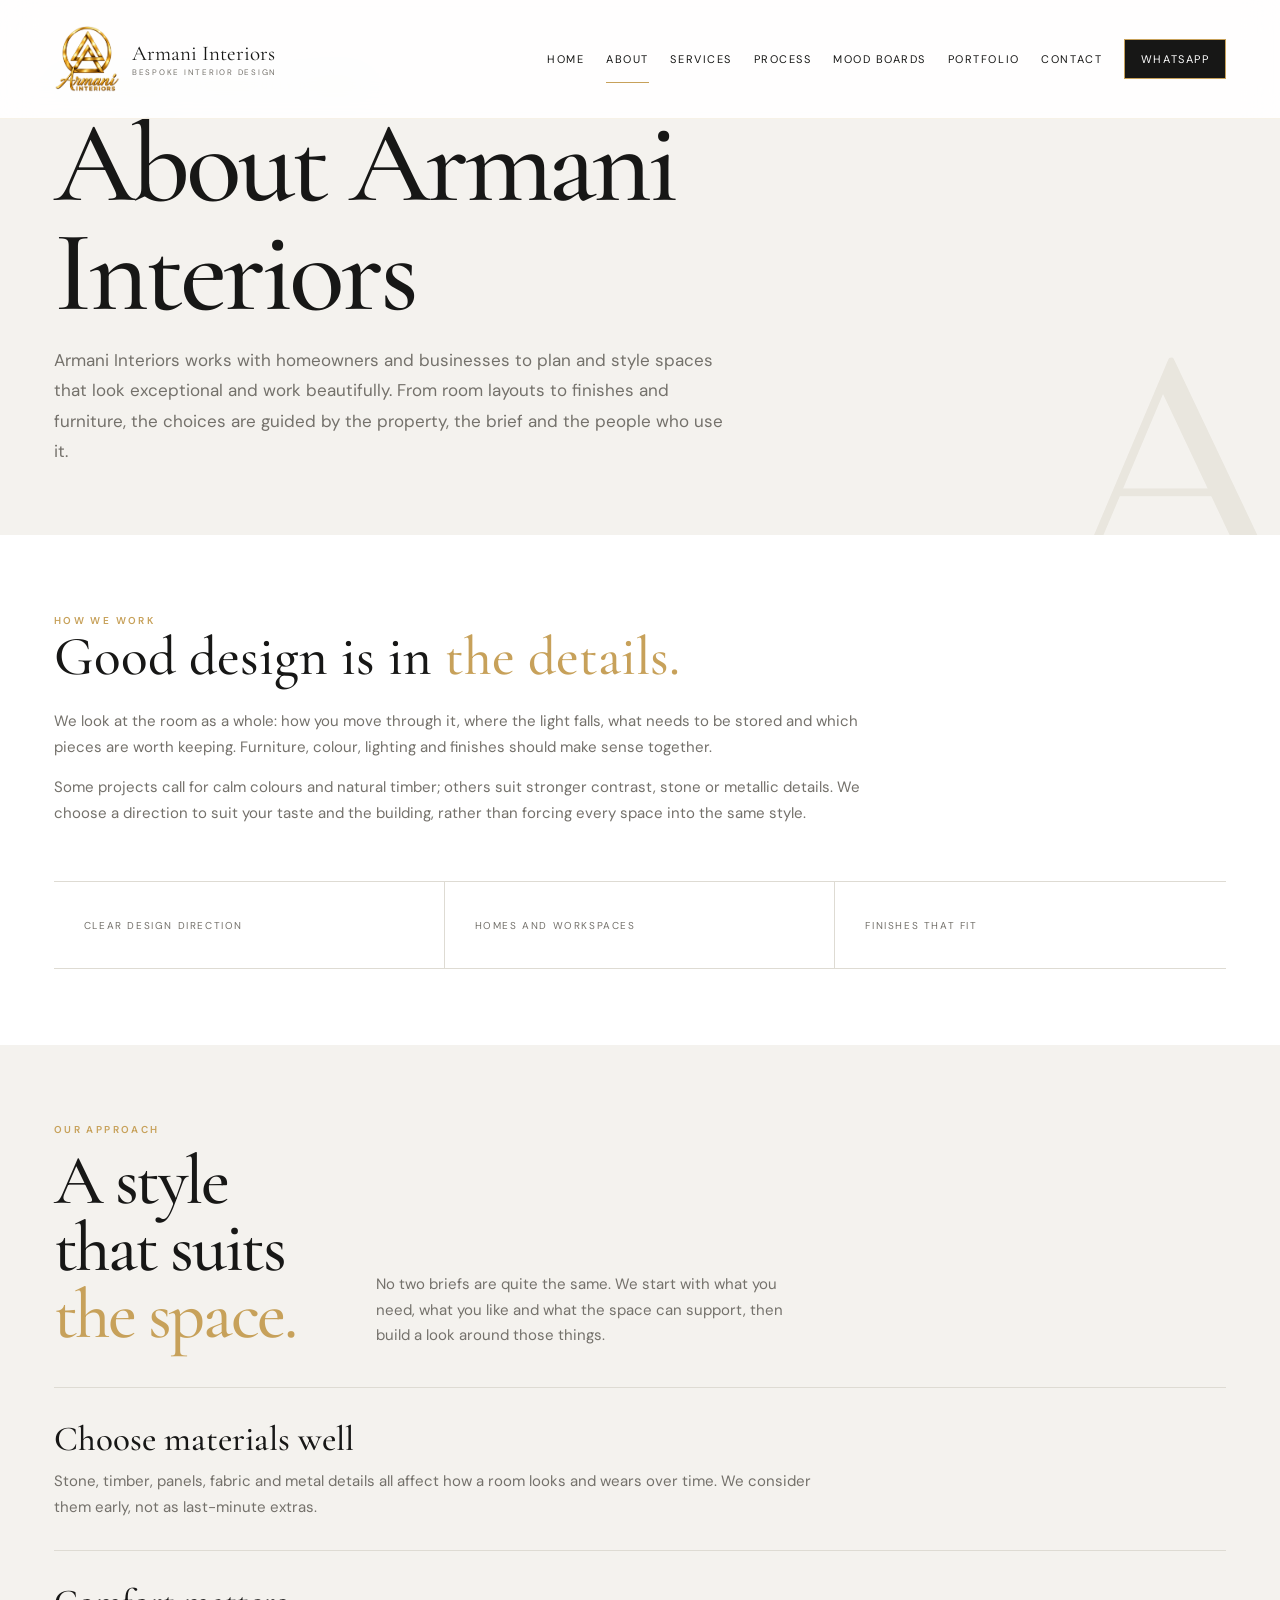
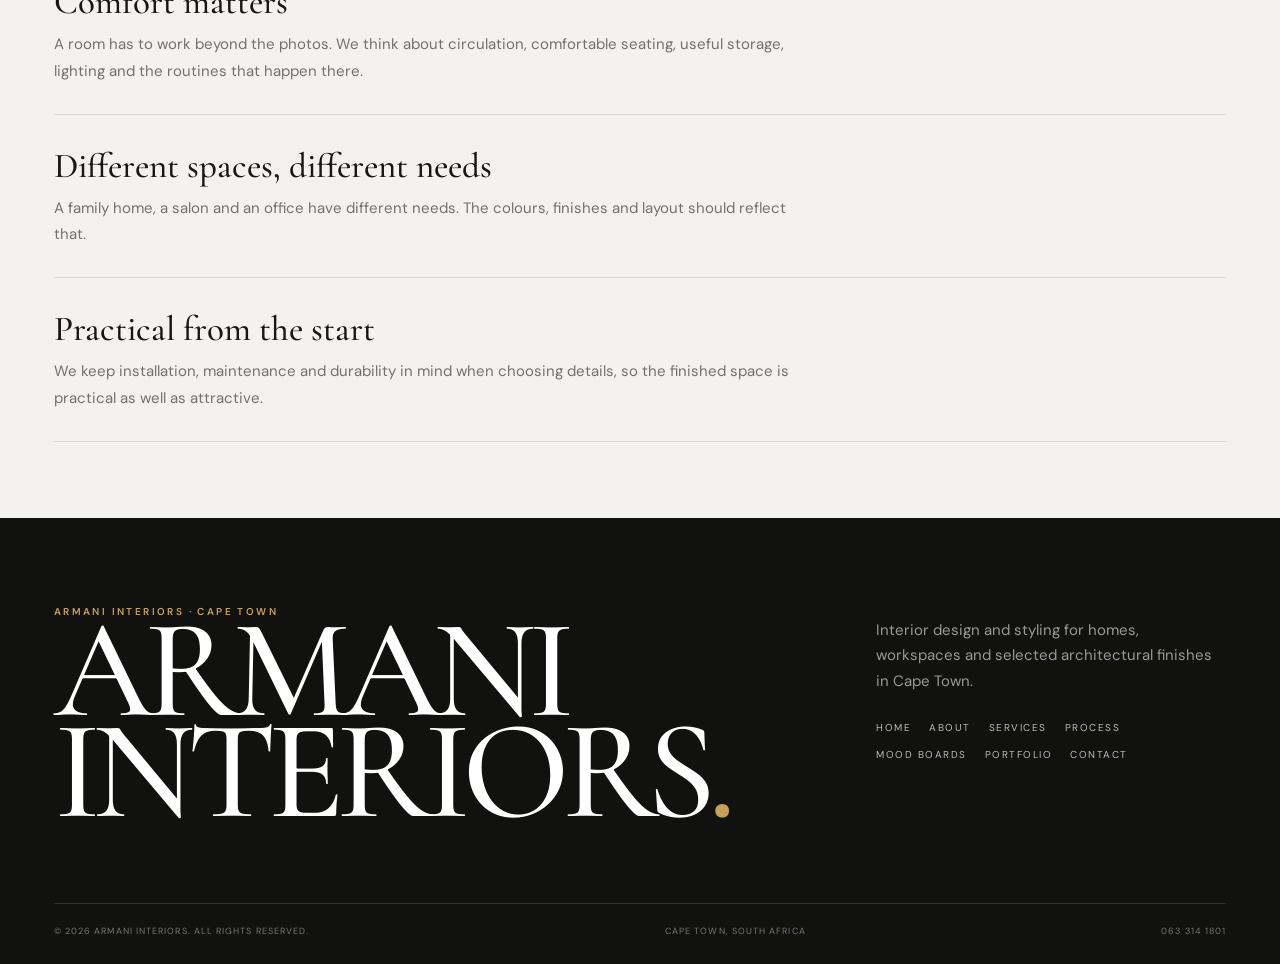
==== about.html @ ec84c80f "Add files via upload" ====
<!doctype html><html lang="en"><head><meta charset="utf-8"><meta name="viewport" content="width=device-width,initial-scale=1"><meta name="theme-color" content="#171716">
<link rel="stylesheet" href="styles.css"><link rel="icon" href="assets/armani-logo-gold.png">
<title>About | Armani Interiors</title><meta name="description" content="Meet Armani Interiors, premium residential and commercial interior design, considered finishes and tailored spaces."></head><body><header class="site-header"><div class="wrap nav"><a class="brand" href="index.html" aria-label="Armani Interiors home"><img src="assets/armani-logo-gold.png" alt="Armani Interiors logo"><span class="brand-text">Armani Interiors<small>Bespoke Interior Design</small></span></a><nav class="nav-links" aria-label="Primary navigation"><a class="" href="index.html">Home</a><a class="active" href="about.html">About</a><a class="" href="services.html">Services</a><a class="" href="process.html">Process</a><a class="" href="mood-boards.html">Mood Boards</a><a class="" href="portfolio.html">Portfolio</a><a class="" href="contact.html">Contact</a><a class="nav-cta" data-whatsapp target="_blank" rel="noopener">WhatsApp</a></nav><button class="menu-btn" aria-label="Open menu" aria-expanded="false"><span></span><span></span></button></div><nav class="mobile-menu" aria-label="Mobile navigation"><a href="index.html">Home</a><a href="about.html">About</a><a href="services.html">Services</a><a href="process.html">Process</a><a href="mood-boards.html">Mood Boards</a><a href="portfolio.html">Portfolio</a><a href="contact.html">Contact</a><a data-whatsapp target="_blank" rel="noopener">WhatsApp</a></nav></header><main><section class="page-hero"><div class="wrap"><div class="eyebrow">Interior Design · Thoughtfully Designed</div><h1 class="display">About Armani Interiors</h1><p>Armani Interiors works with homeowners and businesses to plan and style spaces that look exceptional and work beautifully. From room layouts to finishes and furniture, the choices are guided by the property, the brief and the people who use it.</p></div><div class="ghost">A</div></section><section class="section"><div class="wrap"><div class="rich-copy reveal"><div class="eyebrow">How we work</div><h2>Good design is in <span class="gold">the details.</span></h2><p>We look at the room as a whole: how you move through it, where the light falls, what needs to be stored and which pieces are worth keeping. Furniture, colour, lighting and finishes should make sense together.</p><p>Some projects call for calm colours and natural timber; others suit stronger contrast, stone or metallic details. We choose a direction to suit your taste and the building, rather than forcing every space into the same style.</p></div><div class="stats"><div class="stat reveal"><span>Clear design direction</span></div><div class="stat reveal delay-1"><span>Homes and workspaces</span></div><div class="stat reveal delay-2"><span>Finishes that fit</span></div></div></div></section><section class="section-sm" style="background:var(--soft)"><div class="wrap"><div class="section-head reveal"><div><div class="eyebrow">Our approach</div><h2 class="display">A style that suits <span class="gold">the space.</span></h2></div><p>No two briefs are quite the same. We start with what you need, what you like and what the space can support, then build a look around those things.</p></div><div class="detail-list"><div class="detail-row reveal"><div><h3>Choose materials well</h3><p>Stone, timber, panels, fabric and metal details all affect how a room looks and wears over time. We consider them early, not as last-minute extras.</p></div></div><div class="detail-row reveal delay-1"><div><h3>Comfort matters</h3><p>A room has to work beyond the photos. We think about circulation, comfortable seating, useful storage, lighting and the routines that happen there.</p></div></div><div class="detail-row reveal delay-2"><div><h3>Different spaces, different needs</h3><p>A family home, a salon and an office have different needs. The colours, finishes and layout should reflect that.</p></div></div><div class="detail-row reveal delay-3"><div><h3>Practical from the start</h3><p>We keep installation, maintenance and durability in mind when choosing details, so the finished space is practical as well as attractive.</p></div></div></div></div></section></main><footer class="footer"><div class="wrap"><div class="footer-top"><div><div class="eyebrow">Armani Interiors · Cape Town</div><h2>ARMANI INTERIORS<span>.</span></h2></div><div class="footer-copy"><p>Interior design and styling for homes, workspaces and selected architectural finishes in Cape Town.</p><div class="footer-links"><a href="index.html">Home</a><a href="about.html">About</a><a href="services.html">Services</a><a href="process.html">Process</a><a href="mood-boards.html">Mood Boards</a><a href="portfolio.html">Portfolio</a><a href="contact.html">Contact</a></div></div></div><div class="footer-bottom"><span>© 2026 Armani Interiors. All rights reserved.</span><span>Cape Town, South Africa</span><span>063 314 1801</span></div></div></footer><script src="script.js"></script></body></html>
---- styles.css ----
@import url('https://fonts.googleapis.com/css2?family=Cormorant+Garamond:wght@400;500;600;700&family=DM+Sans:wght@400;500;600&display=swap');
:root{--gold:#c7a15a;--gold2:#e1c07b;--ink:#171716;--gray:#74716b;--soft:#f4f2ee;--line:#dedbd3;--white:#fff;--serif:'Cormorant Garamond',Georgia,serif;--sans:'DM Sans',Arial,sans-serif;--max:1320px}
*{box-sizing:border-box}html{scroll-behavior:smooth}body{margin:0;background:var(--white);color:var(--ink);font-family:var(--sans);font-size:15px;line-height:1.7}body:before{content:'';position:fixed;inset:0;pointer-events:none;z-index:9999;opacity:0;background:#fff;transition:opacity .45s}body.page-leave:before{opacity:1}img{max-width:100%;display:block}a{color:inherit;text-decoration:none}button,input,select,textarea{font:inherit}.wrap{width:min(calc(100% - 64px),var(--max));margin:auto}.eyebrow{font-size:10px;letter-spacing:.24em;text-transform:uppercase;color:var(--gold);font-weight:600}.display{font-family:var(--serif);font-weight:500;letter-spacing:-.035em;line-height:.95}.gold{color:var(--gold)}
.site-header{position:fixed;z-index:1000;top:0;left:0;right:0;padding:18px 0;background:rgba(255,255,255,.92);backdrop-filter:blur(18px);border-bottom:1px solid rgba(199,161,90,.14);transition:.35s}.site-header.scrolled{padding:10px 0;box-shadow:0 8px 30px rgba(0,0,0,.05)}.nav{display:flex;align-items:center;justify-content:space-between;gap:28px}.brand{display:flex;align-items:center;gap:12px}.brand img{width:66px;height:66px;object-fit:contain;flex-shrink:0}.brand-text{font-family:var(--serif);font-size:21px;line-height:1}.brand-text small{display:block;font-family:var(--sans);font-size:8px;letter-spacing:.22em;text-transform:uppercase;color:var(--gray);margin-top:4px}.nav-links{display:flex;gap:28px;align-items:center}.nav-links a{font-size:11px;text-transform:uppercase;letter-spacing:.14em;position:relative;padding:8px 0}.nav-links a:after{content:'';position:absolute;bottom:1px;left:0;width:0;height:1px;background:var(--gold);transition:.3s}.nav-links a:hover:after,.nav-links a.active:after{width:100%}.nav-cta{border:1px solid var(--gold);padding:10px 16px!important;background:var(--ink);color:#fff}.nav-cta:after{display:none!important}.menu-btn{display:none;background:none;border:0;width:42px;height:42px;position:relative}.menu-btn span{position:absolute;left:10px;width:22px;height:1px;background:var(--ink);transition:.3s}.menu-btn span:first-child{top:16px}.menu-btn span:last-child{top:25px}.mobile-menu{display:none}
.hero{min-height:82vh;position:relative;display:grid;align-items:end;overflow:hidden;padding:170px 0 78px;background:#222}.hero-media{position:absolute;inset:0}.hero-media img{width:100%;height:100%;object-fit:cover;filter:saturate(.82)}.hero:after{content:'';position:absolute;inset:0;background:linear-gradient(90deg,rgba(8,8,8,.76),rgba(8,8,8,.25) 58%,rgba(8,8,8,.25))}.hero-content{position:relative;z-index:2;color:white;max-width:780px}.hero h1{font-size:clamp(62px,9vw,138px);margin:15px 0 24px}.hero p{font-size:17px;max-width:570px;color:rgba(255,255,255,.82)}.hero-actions{display:flex;gap:12px;flex-wrap:wrap;margin-top:30px}.btn{display:inline-flex;align-items:center;justify-content:center;gap:10px;padding:13px 20px;border:1px solid var(--gold);font-size:10px;letter-spacing:.15em;text-transform:uppercase;transition:.3s;cursor:pointer}.btn.gold-btn{background:var(--gold);color:#171716}.btn.ghost{background:transparent;color:#fff;border-color:rgba(255,255,255,.45)}.btn:hover{transform:translateY(-2px);box-shadow:0 12px 24px rgba(0,0,0,.14)}.btn.gold-btn:hover{background:var(--gold2)}.hero-meta{position:absolute;z-index:3;right:32px;bottom:40px;color:#fff;writing-mode:vertical-rl;letter-spacing:.2em;text-transform:uppercase;font-size:9px;opacity:.75}
.section{padding:110px 0}.section-sm{padding:76px 0}.section-head{display:flex;justify-content:space-between;gap:40px;align-items:end;margin-bottom:46px}.section-head h2{font-size:clamp(44px,5.5vw,78px);margin:10px 0 0}.section-head p{max-width:470px;color:var(--gray);margin:0}.intro{display:grid;grid-template-columns:1.05fr .95fr;gap:80px;align-items:center}.intro h2{font-size:clamp(50px,6vw,86px);margin:14px 0 24px}.intro p{color:var(--gray);max-width:620px}.line{width:90px;height:1px;background:var(--gold);margin:24px 0}.image-frame{position:relative;overflow:hidden;background:#ddd}.image-frame:before{content:'';position:absolute;inset:0;border:1px solid rgba(255,255,255,.3);z-index:2;pointer-events:none}.image-frame img{width:100%;height:100%;object-fit:cover;transition:transform .8s cubic-bezier(.2,.7,.2,1)}.image-frame:hover img{transform:scale(1.035)}
.services-grid{display:grid;grid-template-columns:repeat(2,1fr);gap:1px;background:var(--line);border-top:1px solid var(--line);border-left:1px solid var(--line)}.service-card{background:#fff;min-height:330px;padding:34px;display:flex;flex-direction:column;justify-content:space-between;transition:.35s}.service-card:hover{background:#f9f7f2}.service-no{font-size:11px;color:var(--gold);letter-spacing:.2em}.service-card h3{font-family:var(--serif);font-size:39px;font-weight:500;margin:35px 0 10px}.service-card p{color:var(--gray);max-width:500px}.arrow{font-size:19px;color:var(--gold)}
.editorial{display:grid;grid-template-columns:1.2fr .8fr;gap:20px;align-items:stretch}.editorial .large{min-height:650px}.editorial .stack{display:grid;grid-template-rows:1fr 1fr;gap:20px}.editorial .small{min-height:315px}.caption{padding:15px 0;display:flex;justify-content:space-between;gap:20px;border-bottom:1px solid var(--line)}.caption span{font-size:10px;letter-spacing:.18em;text-transform:uppercase;color:var(--gray)}
.process{background:var(--ink);color:#fff}.process .section-head p{color:#aaa}.process-grid{display:grid;grid-template-columns:repeat(3,1fr);border-top:1px solid rgba(255,255,255,.18)}.process-item{padding:34px 28px 30px;border-right:1px solid rgba(255,255,255,.18)}.process-item:last-child{border-right:0}.process-item .num{font-family:var(--serif);font-size:48px;color:var(--gold)}.process-item h3{font-family:var(--serif);font-size:32px;font-weight:500;margin:10px 0}.process-item p{color:#aaa}
.mini-board{display:grid;grid-template-columns:1.1fr .9fr;gap:20px;align-items:center}.mini-board .board-visual{background:#ece9e1;padding:20px;display:grid;grid-template-columns:1.25fr .75fr;gap:10px}.mini-board .board-visual img{height:240px;object-fit:cover}.swatches{display:grid;grid-template-columns:repeat(3,1fr);gap:6px}.swatch{min-height:100px;padding:9px;display:flex;align-items:end;font-size:8px;letter-spacing:.12em;text-transform:uppercase;color:#fff}.cta-band{background:var(--soft);text-align:center;padding:100px 20px}.cta-band h2{font-size:clamp(52px,7vw,100px);margin:12px auto 25px;max-width:900px}.cta-band p{max-width:560px;margin:0 auto 30px;color:var(--gray)}
.page-hero{padding:190px 0 80px;background:var(--soft);position:relative;overflow:hidden}.page-hero .ghost{position:absolute;right:-30px;bottom:-80px;font-family:var(--serif);font-size:30vw;color:#e9e6de;line-height:.7;pointer-events:none}.page-hero h1{font-size:clamp(65px,9vw,130px);margin:15px 0}.page-hero p{max-width:610px;color:var(--gray);font-size:17px;position:relative;z-index:1}.page-hero-image{height:50vh;min-height:380px;margin-top:55px;position:relative;overflow:hidden}.page-hero-image img{width:100%;height:100%;object-fit:cover}
.rich-copy{max-width:820px}.rich-copy h2{font-family:var(--serif);font-size:55px;font-weight:500;line-height:1;margin:0 0 25px}.rich-copy p{color:var(--gray)}.stats{display:grid;grid-template-columns:repeat(3,1fr);border-top:1px solid var(--line);border-bottom:1px solid var(--line);margin-top:55px}.stat{padding:30px;border-right:1px solid var(--line)}.stat:last-child{border-right:0}.stat strong{font-family:var(--serif);font-size:48px;color:var(--gold);font-weight:500;display:block}.stat span{font-size:10px;text-transform:uppercase;letter-spacing:.16em;color:var(--gray)}
.detail-list{display:grid;grid-template-columns:1fr 1fr;gap:0;border-top:1px solid var(--line)}.detail-row{padding:28px 0;border-bottom:1px solid var(--line);display:grid;grid-template-columns:80px 1fr;gap:18px}.detail-row .no{color:var(--gold);font-size:10px;letter-spacing:.15em}.detail-row h3{font-family:var(--serif);font-size:35px;font-weight:500;margin:0 0 5px}.detail-row p{color:var(--gray);margin:0;max-width:520px}
.filters{display:flex;gap:8px;flex-wrap:wrap;margin-bottom:35px}.filter{border:1px solid var(--line);background:#fff;padding:10px 14px;font-size:9px;letter-spacing:.16em;text-transform:uppercase;cursor:pointer;transition:.25s}.filter.active,.filter:hover{border-color:var(--gold);background:var(--ink);color:#fff}.portfolio-grid{display:grid;grid-template-columns:repeat(12,1fr);gap:16px}.portfolio-card{grid-column:span 4;position:relative;overflow:hidden;cursor:pointer}.portfolio-card:nth-child(3n+1){grid-column:span 7}.portfolio-card:nth-child(3n+2){grid-column:span 5}.portfolio-card:nth-child(5n){grid-column:span 6}.portfolio-card .image-frame{height:440px}.portfolio-card:nth-child(3n+1) .image-frame{height:610px}.portfolio-card:nth-child(5n) .image-frame{height:520px}.portfolio-card img{filter:saturate(.9)}.portfolio-overlay{position:absolute;inset:auto 0 0;padding:26px;color:#fff;background:linear-gradient(transparent,rgba(0,0,0,.8));transform:translateY(25px);transition:.35s}.portfolio-card:hover .portfolio-overlay{transform:translateY(0)}.portfolio-overlay small{font-size:9px;letter-spacing:.15em;text-transform:uppercase;color:var(--gold2)}.portfolio-overlay h3{font-family:var(--serif);font-size:33px;font-weight:500;margin:3px 0}.portfolio-card.hidden{display:none}
.boards-intro{display:grid;grid-template-columns:.8fr 1.2fr;gap:80px;align-items:end}.boards-intro h2{font-family:var(--serif);font-size:70px;font-weight:500;line-height:.95;margin:0}.boards-intro p{color:var(--gray);max-width:620px}.boards-grid{display:grid;grid-template-columns:repeat(3,1fr);gap:20px}.board-card{background:#f0eee8;border:1px solid #e2dfd7;padding:14px;cursor:pointer;transition:.35s}.board-card:hover{transform:translateY(-5px);box-shadow:0 22px 50px rgba(0,0,0,.08)}.board-art{height:330px;display:grid;grid-template-columns:1.1fr .9fr;grid-template-rows:1fr .65fr;gap:7px;position:relative;overflow:hidden;background:#ddd}.board-art img{width:100%;height:100%;object-fit:cover}.board-art .a{grid-row:span 2}.board-art .b{height:100%}.board-art .swatch-stack{display:grid;grid-template-columns:repeat(3,1fr);gap:5px}.board-meta{padding:18px 3px 5px}.board-meta .eyebrow{font-size:8px}.board-meta h3{font-family:var(--serif);font-size:29px;font-weight:500;margin:5px 0}.board-meta p{font-size:12px;color:var(--gray);margin:0}.board-palette{display:flex;gap:5px;margin-top:13px}.board-palette span{width:24px;height:24px;border-radius:50%;border:1px solid rgba(0,0,0,.1)}
.modal{position:fixed;inset:0;z-index:2000;background:rgba(12,12,11,.88);display:none;align-items:center;justify-content:center;padding:30px}.modal.open{display:flex}.modal-panel{background:#f4f2ec;max-width:1100px;width:100%;max-height:90vh;overflow:auto;position:relative;padding:24px}.modal-close{position:absolute;right:18px;top:16px;border:0;background:var(--ink);color:#fff;width:38px;height:38px;cursor:pointer;z-index:2}.modal-board{display:grid;grid-template-columns:1.15fr .85fr;gap:20px}.modal-board .visual{display:grid;grid-template-columns:1.1fr .9fr;gap:8px;background:#e8e5dc;padding:15px}.modal-board .visual img{height:100%;min-height:420px;object-fit:cover}.modal-board .side{display:grid;grid-template-rows:auto 1fr;gap:20px}.material-list{display:grid;grid-template-columns:1fr 1fr;gap:8px}.material{padding:13px;background:#fff;border:1px solid #e2dfd7}.material strong{font-family:var(--serif);font-size:22px;font-weight:500;display:block}.material span{font-size:9px;color:var(--gray);text-transform:uppercase;letter-spacing:.1em}.modal h2{font-family:var(--serif);font-size:50px;font-weight:500;margin:0 0 10px}.modal p{color:var(--gray)}
.contact-grid{display:grid;grid-template-columns:.8fr 1.2fr;gap:90px}.contact-info h2{font-family:var(--serif);font-size:70px;font-weight:500;line-height:.9;margin:12px 0 30px}.contact-info p{color:var(--gray);max-width:470px}.contact-link{display:flex;gap:15px;align-items:center;padding:18px 0;border-bottom:1px solid var(--line)}.contact-link .icon{width:38px;height:38px;border:1px solid var(--gold);display:grid;place-items:center;color:var(--gold)}.contact-link span{font-size:11px;text-transform:uppercase;letter-spacing:.14em}.form{display:grid;grid-template-columns:1fr 1fr;gap:22px}.field{position:relative}.field.full{grid-column:1/-1}.field label{display:block;font-size:9px;text-transform:uppercase;letter-spacing:.14em;color:var(--gray);margin-bottom:8px}.field input,.field select,.field textarea{width:100%;border:0;border-bottom:1px solid #cfcac0;padding:12px 0;background:transparent;outline:0;border-radius:0}.field input:focus,.field select:focus,.field textarea:focus{border-color:var(--gold)}.field textarea{min-height:130px;resize:vertical}.form-status{grid-column:1/-1;font-size:12px;color:var(--gray);min-height:20px}.form .btn{justify-self:start}
.footer{background:#11110f;color:#fff;padding:85px 0 25px;overflow:hidden}.footer-top{display:flex;justify-content:space-between;gap:40px}.footer h2{font-family:var(--serif);font-size:clamp(60px,11vw,170px);font-weight:500;line-height:.72;letter-spacing:-.06em;margin:0;color:#fff}.footer h2 span{color:var(--gold)}.footer-copy{max-width:350px;color:#999}.footer-links{display:grid;grid-template-columns:repeat(2,1fr);gap:8px 45px;margin-top:25px}.footer-links a{font-size:10px;text-transform:uppercase;letter-spacing:.15em;color:#bbb}.footer-links a:hover{color:var(--gold)}.footer-bottom{margin-top:80px;border-top:1px solid #30302c;padding-top:20px;display:flex;justify-content:space-between;gap:20px;color:#777;font-size:9px;text-transform:uppercase;letter-spacing:.12em}
.reveal{opacity:0;transform:translateY(24px);transition:opacity .7s ease,transform .7s ease}.reveal.in{opacity:1;transform:none}.reveal.delay-1{transition-delay:.08s}.reveal.delay-2{transition-delay:.16s}.reveal.delay-3{transition-delay:.24s}
@media(max-width:900px){.wrap{width:min(calc(100% - 38px),var(--max))}.nav-links,.nav .nav-cta{display:none}.menu-btn{display:block}.mobile-menu{position:absolute;top:100%;left:0;right:0;background:#fff;border-bottom:1px solid var(--line);padding:12px 19px 20px;display:none}.mobile-menu.open{display:block}.mobile-menu a{display:block;padding:12px 0;border-bottom:1px solid #eee;font-size:11px;letter-spacing:.15em;text-transform:uppercase}.intro,.contact-grid,.boards-intro{grid-template-columns:1fr;gap:45px}.editorial{grid-template-columns:1fr}.editorial .large,.editorial .small{min-height:430px}.process-grid{grid-template-columns:1fr}.process-item{border-right:0;border-bottom:1px solid rgba(255,255,255,.18)}.services-grid{grid-template-columns:1fr}.boards-grid{grid-template-columns:1fr 1fr}.portfolio-grid{grid-template-columns:1fr 1fr}.portfolio-card,.portfolio-card:nth-child(3n+1),.portfolio-card:nth-child(3n+2),.portfolio-card:nth-child(5n){grid-column:span 1}.portfolio-card .image-frame,.portfolio-card:nth-child(3n+1) .image-frame,.portfolio-card:nth-child(5n) .image-frame{height:390px}.detail-list{grid-template-columns:1fr}.modal-board{grid-template-columns:1fr}.modal-board .visual img{min-height:300px}.hero{min-height:76vh;padding-bottom:55px}.hero h1{font-size:70px}.stats{grid-template-columns:1fr}.stat{border-right:0;border-bottom:1px solid var(--line)}.stat:last-child{border-bottom:0}.footer-top{flex-direction:column}.footer-bottom{flex-direction:column}}
@media(max-width:560px){.wrap{width:calc(100% - 28px)}.site-header{padding:10px 0}.brand img{width:54px;height:54px}.brand-text{font-size:18px}.hero{padding-top:140px}.hero h1{font-size:57px}.hero p{font-size:15px}.section{padding:75px 0}.section-head{display:block}.section-head p{margin-top:20px}.service-card{min-height:280px;padding:25px}.service-card h3{font-size:34px}.boards-grid,.portfolio-grid{grid-template-columns:1fr}.portfolio-card .image-frame,.portfolio-card:nth-child(3n+1) .image-frame,.portfolio-card:nth-child(5n) .image-frame{height:430px}.mini-board{grid-template-columns:1fr}.mini-board .board-visual{grid-template-columns:1fr}.mini-board .board-visual img{height:220px}.form{grid-template-columns:1fr}.field.full{grid-column:auto}.form-status{grid-column:auto}.page-hero{padding:145px 0 50px}.page-hero h1{font-size:65px}.page-hero-image{height:330px;min-height:0}.boards-intro h2,.contact-info h2{font-size:55px}.modal{padding:10px}.modal-panel{padding:14px}.modal h2{font-size:39px}.modal-board .visual{grid-template-columns:1fr 1fr}.modal-board .visual img{min-height:260px}.footer{padding-top:65px}.footer h2{font-size:86px}.hero-meta{display:none}}
@media(prefers-reduced-motion:reduce){html{scroll-behavior:auto}*,*:before,*:after{animation:none!important;transition:none!important}.reveal{opacity:1;transform:none}}
.home-intro{display:grid;grid-template-columns:1.1fr .9fr auto;gap:55px;align-items:end}.home-intro p{max-width:520px;color:var(--gray);margin:0}.home-gallery-section{padding:100px 0;background:var(--soft)}.home-gallery{display:grid;grid-template-columns:1.15fr .85fr .85fr;grid-template-rows:340px 340px;gap:16px}.home-gallery-item{position:relative;overflow:hidden;margin:0;background:#ddd}.home-gallery-item.tall{grid-row:span 2}.home-gallery-item.wide{grid-column:span 2}.home-gallery-item img{width:100%;height:100%;object-fit:cover;transition:transform .7s ease}.home-gallery-item:hover img{transform:scale(1.035)}.home-gallery-item figcaption,.coastal-grid figcaption,.commercial-grid figcaption{position:absolute;left:0;right:0;bottom:0;padding:55px 22px 20px;color:#fff;background:linear-gradient(transparent,rgba(0,0,0,.78))}.home-gallery-item figcaption strong,.coastal-grid figcaption strong,.commercial-grid figcaption strong{display:block;font-family:var(--serif);font-size:26px;font-weight:500}.home-gallery-item figcaption span,.coastal-grid figcaption span,.commercial-grid figcaption span{font-size:9px;letter-spacing:.14em;text-transform:uppercase;color:var(--gold2)}.coastal-grid,.commercial-grid{display:grid;grid-template-columns:1.35fr .65fr;gap:16px}.coastal-grid figure,.commercial-grid figure{position:relative;overflow:hidden;margin:0;min-height:590px;background:#ddd}.coastal-grid figure img,.commercial-grid figure img{width:100%;height:100%;min-height:590px;object-fit:cover;transition:transform .7s ease}.coastal-grid figure:hover img,.commercial-grid figure:hover img{transform:scale(1.025)}.coastal-side img,.commercial-side img{object-position:center}.home-commercial{background:#fff}
@media(max-width:900px){.home-intro{grid-template-columns:1fr;gap:22px}.home-gallery{grid-template-columns:1fr 1fr;grid-template-rows:340px 340px 340px}.home-gallery-item.tall{grid-row:span 2}.home-gallery-item.wide{grid-column:span 2}.coastal-grid,.commercial-grid{grid-template-columns:1fr}.coastal-grid figure,.commercial-grid figure,.coastal-grid figure img,.commercial-grid figure img{min-height:440px;height:440px}}
@media(max-width:560px){.home-gallery{display:grid;grid-template-columns:1fr;grid-template-rows:repeat(4,330px)}.home-gallery-item.tall,.home-gallery-item.wide{grid-column:auto;grid-row:auto}.home-gallery-item figcaption strong,.coastal-grid figcaption strong,.commercial-grid figcaption strong{font-size:23px}.coastal-grid figure,.commercial-grid figure,.coastal-grid figure img,.commercial-grid figure img{min-height:360px;height:360px}}
.coastal-grid-three{grid-template-columns:1.25fr .875fr .875fr}
.coastal-grid-three .coastal-main,.coastal-grid-three .coastal-side{min-height:560px}
.coastal-grid-three figure img{height:100%;object-fit:cover}
.sample-art{grid-template-columns:1.12fr .88fr;grid-template-rows:1fr 48px;gap:7px;padding:0;background:#ddd8cc}
.sample-art .a{grid-row:span 2}
.sample-art .b{grid-row:auto}
.sample-strip{grid-column:2;display:grid;grid-template-columns:repeat(3,1fr);gap:5px;background:#eeeae1;padding:5px}
.sample-strip span{display:block;min-width:0}
@media(max-width:900px){.coastal-grid-three{grid-template-columns:1fr 1fr}.coastal-grid-three .coastal-main{grid-column:span 2}.coastal-grid-three .coastal-main,.coastal-grid-three .coastal-side{min-height:440px}}
@media(max-width:560px){.coastal-grid-three{grid-template-columns:1fr}.coastal-grid-three .coastal-main{grid-column:auto}.coastal-grid-three .coastal-main,.coastal-grid-three .coastal-side{min-height:420px}}

/* Photographed material-board presentation */
.boards-grid{display:grid;grid-template-columns:repeat(3,1fr);gap:42px 24px}
.photographic-board{cursor:pointer}
.physical-board{background:#ece8de;padding:12px 12px 16px;box-shadow:0 18px 45px rgba(25,24,21,.10);transition:transform .45s ease,box-shadow .45s ease;position:relative}
.photographic-board:hover .physical-board,.photographic-board:focus-visible .physical-board{transform:translateY(-7px) rotate(-.25deg);box-shadow:0 28px 55px rgba(25,24,21,.16)}
.board-photo-wrap{height:330px;background:#d9d3c8;position:relative;overflow:hidden}
.board-photo{width:100%;height:100%;object-fit:cover;display:block;transition:transform .7s ease}
.photographic-board:hover .board-photo{transform:scale(1.035)}
.board-photo-wrap.image-fallback{background:linear-gradient(135deg,#e7dfd1,#b9a991 48%,#61574c);}
.board-stamp{position:absolute;right:12px;top:12px;background:rgba(255,255,255,.92);padding:7px 9px;font-size:7px;letter-spacing:.16em;text-transform:uppercase;color:#4e493f}
.board-paper{background:#f7f4ec;padding:20px 18px 16px;border-top:1px solid rgba(0,0,0,.06)}
.board-paper-top{display:flex;justify-content:space-between;gap:12px;font-size:7px;letter-spacing:.16em;text-transform:uppercase;color:#8b8275;margin-bottom:18px}
.board-paper h3{font-family:var(--serif);font-size:31px;line-height:1;margin:0 0 9px;font-weight:500}
.board-paper p{font-size:11px;line-height:1.55;color:var(--gray);margin:0 0 17px;min-height:52px}
.swatch-row{display:grid;grid-template-columns:repeat(4,1fr);height:38px;gap:3px;margin-bottom:10px}
.swatch-row span{display:block}
.material-labels{display:grid;grid-template-columns:repeat(2,1fr);gap:5px 12px;font-size:7px;letter-spacing:.1em;text-transform:uppercase;color:#756d61}
.material-labels span{border-top:1px solid #ddd7cb;padding-top:6px}
.modal-board .visual{display:block;background:#e8e5dc;padding:14px}
.modal-photo-wrap{position:relative;background:#d8d2c7;min-height:540px;overflow:hidden}
.modal-photo-wrap img{width:100%;height:540px;object-fit:cover;display:block}
.modal-photo-wrap.image-fallback{background:linear-gradient(135deg,#e7dfd1,#b9a991 48%,#61574c)}
.modal-photo-wrap>span{position:absolute;left:16px;bottom:16px;background:rgba(255,255,255,.92);padding:8px 10px;font-size:8px;letter-spacing:.16em;color:#514b42}
@media(max-width:900px){.boards-grid{grid-template-columns:repeat(2,1fr)}.board-photo-wrap{height:300px}}
@media(max-width:560px){.boards-grid{grid-template-columns:1fr}.board-photo-wrap{height:350px}.modal-photo-wrap,.modal-photo-wrap img{min-height:340px;height:340px}}
/* Mood board refinement: one image per board, editorial material-study presentation. */
.photographic-board .physical-board{background:#ece8df;padding:0;box-shadow:0 18px 45px rgba(0,0,0,.07)}
.photographic-board .board-photo-wrap{height:390px;position:relative;overflow:hidden;background:#d9d4ca}
.photographic-board .board-photo{width:100%;height:100%;object-fit:cover;display:block;transition:transform .7s cubic-bezier(.2,.7,.2,1)}
.photographic-board:hover .board-photo{transform:scale(1.035)}
.photographic-board .board-stamp{position:absolute;left:16px;bottom:15px;background:rgba(255,255,255,.9);padding:8px 10px;font-size:8px;letter-spacing:.16em;text-transform:uppercase;color:#302d28}
.photographic-board .board-paper{padding:20px 18px 18px;background:#f5f1e8}
.photographic-board .board-paper-top{display:flex;justify-content:space-between;gap:12px;font-size:8px;letter-spacing:.13em;text-transform:uppercase;color:#81786d}
.photographic-board .board-paper h3{margin:12px 0 7px;font-family:var(--serif);font-size:30px;font-weight:500}
.photographic-board .board-paper p{font-size:12px;line-height:1.6;color:var(--gray);margin:0;min-height:58px}
.photographic-board .swatch-row{display:flex;gap:5px;margin-top:16px}
.photographic-board .swatch-row span{height:24px;flex:1;border:1px solid rgba(0,0,0,.08)}
.photographic-board .material-labels{display:grid;grid-template-columns:1fr 1fr;gap:5px 12px;margin-top:13px}
.photographic-board .material-labels span{font-size:8px;letter-spacing:.1em;text-transform:uppercase;color:#736b61}
.modal-board{grid-template-columns:1fr .55fr}
.modal-board .visual{display:block;padding:0;background:#e8e5dc}
.modal-photo-wrap{height:100%;min-height:500px;position:relative;overflow:hidden}
.modal-photo-wrap img{width:100%;height:100%;min-height:500px;object-fit:cover;display:block}
.modal-photo-wrap>span{position:absolute;left:16px;bottom:16px;background:rgba(255,255,255,.92);padding:9px 11px;font-size:8px;letter-spacing:.14em;text-transform:uppercase}
@media(max-width:900px){.modal-board{grid-template-columns:1fr}.modal-photo-wrap,.modal-photo-wrap img{min-height:380px;height:380px}}
@media(max-width:560px){.photographic-board .board-photo-wrap{height:350px}.modal-photo-wrap,.modal-photo-wrap img{min-height:300px;height:300px}}


/* Final mood-board correction: one image only per board. No paper, collage, swatches, stamps or secondary imagery. */
.boards-grid{grid-template-columns:repeat(3,minmax(0,1fr));gap:54px 28px}
.photographic-board{background:transparent!important;border:0!important;padding:0!important;box-shadow:none!important}
.photographic-board .physical-board,.photographic-board .board-paper,.photographic-board .board-stamp,.photographic-board .board-paper-top,.photographic-board .swatch-row,.photographic-board .material-labels{display:none!important}
.board-single-image{height:420px;position:relative;overflow:hidden;background:#e8e4db}
.board-single-image .board-photo{width:100%;height:100%;display:block;object-fit:cover;transition:transform .8s cubic-bezier(.2,.7,.2,1)}
.photographic-board:hover .board-single-image .board-photo{transform:scale(1.025)}
.board-open{position:absolute;right:14px;bottom:14px;background:rgba(255,255,255,.94);padding:8px 10px;font-size:8px;letter-spacing:.14em;text-transform:uppercase;color:#39352f;opacity:0;transform:translateY(5px);transition:.35s}
.photographic-board:hover .board-open,.photographic-board:focus-visible .board-open{opacity:1;transform:none}
.board-meta-single{padding:19px 0 0}
.board-meta-single h3{font-family:var(--serif);font-size:30px;line-height:1.05;font-weight:500;margin:0 0 8px}
.board-meta-single p{font-size:12px;line-height:1.6;color:var(--gray);max-width:520px;margin:0 0 9px}
.board-palette-text{font-size:9px;line-height:1.5;text-transform:uppercase;letter-spacing:.12em;color:#7a7267}
.modal-board{display:grid;grid-template-columns:1fr;gap:18px}
.modal-board .visual{display:block;background:transparent;padding:0}
.modal-board .side{display:none!important}
.modal-photo-wrap{min-height:0!important;background:#e8e4db}
.modal-photo-wrap img{width:100%;height:min(64vh,680px)!important;min-height:0!important;object-fit:cover;display:block}
.modal-board-copy{padding:2px 4px 12px}
.modal-palette-text{font-size:11px;line-height:1.6;color:var(--gray);margin:0!important}
.modal-palette-text strong{font-size:8px;text-transform:uppercase;letter-spacing:.14em;color:#7a7267}
@media(max-width:900px){.boards-grid{grid-template-columns:repeat(2,minmax(0,1fr))}.board-single-image{height:360px}}
@media(max-width:560px){.boards-grid{grid-template-columns:1fr;gap:42px}.board-single-image{height:390px}.modal-photo-wrap img{height:52vh!important}}

/* Single-image mood boards: image first, colour shown only as visual swatches. */
.board-single-image{height:420px;position:relative;overflow:hidden;background:#ddd}.board-single-image .board-photo{width:100%;height:100%;object-fit:cover;display:block}.board-meta-single{padding:18px 3px 6px}.board-meta-single h3{font-family:var(--serif);font-size:29px;font-weight:500;margin:5px 0}.board-meta-single p{font-size:12px;color:var(--gray);margin:0;max-width:42ch}.palette-swatches,.modal-palette-swatches{display:flex;gap:6px;margin-top:14px}.palette-swatch{width:24px;height:24px;border-radius:50%;display:block;border:1px solid rgba(0,0,0,.12);box-shadow:inset 0 0 0 1px rgba(255,255,255,.12)}.modal-palette-swatches .palette-swatch{width:34px;height:34px}.modal-board-copy{padding-top:10px}.modal-palette-text,.board-palette-text{display:none}.modal-board-copy .eyebrow{display:none}
@media(max-width:900px){.board-single-image{height:360px}}
@media(max-width:620px){.board-single-image{height:300px}.board-meta-single h3{font-size:25px}}

/* Mood-board palette: visual colour only — no colour-name labels. */
.photographic-board .board-meta-single{padding-top:18px}
.photographic-board .palette-swatches{display:flex;gap:5px;margin-top:16px;width:100%;height:30px}
.photographic-board .palette-swatch{flex:1;width:auto;height:30px;border-radius:0;border:1px solid rgba(0,0,0,.09);box-shadow:none}
.photographic-board .palette-swatch:first-child{border-left:0}
.photographic-board .palette-swatch:last-child{border-right:0}
.modal-palette-swatches{display:flex;gap:5px;margin-top:14px;height:38px}
.modal-palette-swatches .palette-swatch{flex:1;width:auto;height:38px;border-radius:0;border:1px solid rgba(0,0,0,.09);box-shadow:none}
@media(max-width:620px){.photographic-board .palette-swatches{height:26px}.photographic-board .palette-swatch{height:26px}.modal-palette-swatches,.modal-palette-swatches .palette-swatch{height:32px}}

/* Armani interaction refinement — richer motion without changing the existing visual system. */
@media (hover:hover) and (pointer:fine){
  .site-header .brand img{transition:transform .55s cubic-bezier(.2,.8,.2,1),filter .35s ease}
  .site-header .brand:hover img{transform:rotate(-3deg) scale(1.05);filter:drop-shadow(0 6px 12px rgba(199,161,90,.18))}
  .nav-links a{transition:color .3s ease,transform .3s ease}
  .nav-links a:hover{color:var(--gold);transform:translateY(-1px)}
  .nav-cta{position:relative;overflow:hidden;transition:transform .3s ease,box-shadow .3s ease,background .3s ease!important}
  .nav-cta:before,.btn:before{content:'';position:absolute;top:0;bottom:0;left:-120%;width:70%;background:linear-gradient(100deg,transparent,rgba(255,255,255,.28),transparent);transform:skewX(-18deg);transition:left .7s ease;pointer-events:none}
  .nav-cta:hover,.btn:hover{transform:translateY(-3px)!important;box-shadow:0 14px 30px rgba(0,0,0,.13)}
  .nav-cta:hover:before,.btn:hover:before{left:140%}
  .image-frame:after,.board-single-image:after{content:'';position:absolute;inset:0;background:linear-gradient(115deg,transparent 20%,rgba(255,255,255,.12) 48%,transparent 62%);transform:translateX(-120%);transition:transform .9s ease;pointer-events:none;z-index:3}
  .image-frame:hover:after,.board-single-image:hover:after{transform:translateX(120%)}
  .service-card{position:relative;overflow:hidden;transform:translateZ(0);transition:transform .45s cubic-bezier(.2,.8,.2,1),background .35s ease,box-shadow .45s ease}
  .service-card:after{content:'';position:absolute;left:0;bottom:0;width:100%;height:2px;background:var(--gold);transform:scaleX(0);transform-origin:left;transition:transform .45s ease}
  .service-card:hover{transform:translateY(-7px);box-shadow:0 20px 42px rgba(0,0,0,.08);z-index:2}
  .service-card:hover:after{transform:scaleX(1)}
  .service-card h3,.service-card .arrow{transition:transform .4s ease,color .3s ease}
  .service-card:hover h3{transform:translateX(5px)}
  .service-card:hover .arrow{transform:translateX(7px)}
  .portfolio-card{transition:transform .5s cubic-bezier(.2,.8,.2,1),box-shadow .5s ease}
  .portfolio-card:hover{transform:translateY(-7px);box-shadow:0 24px 48px rgba(0,0,0,.12);z-index:2}
  .portfolio-card .image-frame img{transition:transform 1s cubic-bezier(.2,.8,.2,1),filter .6s ease}
  .portfolio-card:hover .image-frame img{transform:scale(1.055);filter:saturate(1)}
  .portfolio-overlay{transition:transform .45s cubic-bezier(.2,.8,.2,1),padding .45s ease}
  .portfolio-card:hover .portfolio-overlay{padding-bottom:32px}
  .contact-link{transition:transform .35s ease,border-color .35s ease}
  .contact-link:hover{transform:translateX(7px);border-color:var(--gold)}
  .contact-link .icon{transition:transform .35s ease,background .35s ease,color .35s ease}
  .contact-link:hover .icon{transform:rotate(5deg) scale(1.06);background:var(--gold);color:var(--ink)}
  .filter{transition:transform .3s ease,background .25s ease,border-color .25s ease,color .25s ease}
  .filter:hover{transform:translateY(-2px)}
  .footer-links a{transition:color .3s ease,transform .3s ease}
  .footer-links a:hover{transform:translateX(5px)}
  .page-hero-image{transition:transform .7s cubic-bezier(.2,.8,.2,1)}
  .page-hero-image:hover{transform:translateY(-4px)}
}

/* Subtle ambient motion used only where it strengthens the existing cinematic feel. */
.hero-media img{animation:heroBreath 12s ease-in-out infinite alternate}
@keyframes heroBreath{from{transform:scale(1.015)}to{transform:scale(1.045)}}
.hero-content .gold{display:inline-block;animation:goldFloat 4s ease-in-out infinite}
@keyframes goldFloat{0%,100%{transform:translateY(0)}50%{transform:translateY(-2px)}}
.reveal.in{animation:revealSettle .75s cubic-bezier(.2,.8,.2,1) both}
@keyframes revealSettle{from{filter:blur(2px)}to{filter:blur(0)}}
@media(prefers-reduced-motion:reduce){.hero-media img,.hero-content .gold,.reveal.in{animation:none!important}}


/* Final interaction pass — stronger feedback, same layout and visual language. */
@media (hover:hover) and (pointer:fine){
  .home-gallery-item,.coastal-grid figure,.commercial-grid figure,.image-frame,.page-hero-image{
    isolation:isolate;
  }
  .home-gallery-item:before,.coastal-grid figure:before,.commercial-grid figure:before,.image-frame:before,.page-hero-image:before{
    content:'';position:absolute;inset:0;border:1px solid transparent;z-index:4;pointer-events:none;transition:border-color .45s ease,box-shadow .45s ease;
  }
  .home-gallery-item:hover:before,.coastal-grid figure:hover:before,.commercial-grid figure:hover:before,.image-frame:hover:before,.page-hero-image:hover:before{
    border-color:rgba(201,166,95,.48);box-shadow:inset 0 0 0 1px rgba(255,255,255,.08);
  }
  .home-gallery-item figcaption,.coastal-grid figcaption,.commercial-grid figcaption{
    transform:translateY(10px);opacity:.86;transition:transform .45s cubic-bezier(.2,.8,.2,1),opacity .45s ease;
  }
  .home-gallery-item:hover figcaption,.coastal-grid figure:hover figcaption,.commercial-grid figure:hover figcaption{
    transform:translateY(0);opacity:1;
  }
  .home-gallery-item:hover,.coastal-grid figure:hover,.commercial-grid figure:hover{
    box-shadow:0 18px 42px rgba(0,0,0,.12);transform:translateY(-4px);transition:transform .5s cubic-bezier(.2,.8,.2,1),box-shadow .5s ease;
  }
  .home-gallery-item:not(:hover),.coastal-grid figure:not(:hover),.commercial-grid figure:not(:hover){transition:transform .5s cubic-bezier(.2,.8,.2,1),box-shadow .5s ease}
  .home-gallery-item img,.coastal-grid figure img,.commercial-grid figure img{transition:transform 1s cubic-bezier(.16,.8,.2,1),filter .6s ease}
  .home-gallery-item:hover img,.coastal-grid figure:hover img,.commercial-grid figure:hover img{transform:scale(1.065);filter:saturate(1.06)}
  .nav-links a:not(.nav-cta){position:relative}
  .nav-links a:not(.nav-cta):after{content:'';position:absolute;left:0;right:100%;bottom:-7px;height:1px;background:var(--gold);transition:right .35s ease}
  .nav-links a:not(.nav-cta):hover:after,.nav-links a.active:not(.nav-cta):after{right:0}
  .filter.active{box-shadow:0 7px 20px rgba(0,0,0,.08)}
  .board-card{transition:transform .5s cubic-bezier(.2,.8,.2,1),box-shadow .5s ease}
  .board-card:hover{transform:translateY(-8px);box-shadow:0 20px 40px rgba(0,0,0,.09)}
  .board-card .board-meta-single{transition:transform .45s ease}
  .board-card:hover .board-meta-single{transform:translateY(-2px)}
  .board-single-image .board-photo{transition:transform 1s cubic-bezier(.16,.8,.2,1),filter .6s ease}
  .board-card:hover .board-photo{transform:scale(1.055);filter:saturate(1.05)}
}

/* Gentle cinematic entrance for sections while preserving the existing geometry. */
.section,.section-sm,.home-gallery-section,.cta-band{animation:sectionAppear .9s ease both;}
@keyframes sectionAppear{from{opacity:.72}to{opacity:1}}
@media(prefers-reduced-motion:reduce){.section,.section-sm,.home-gallery-section,.cta-band{animation:none!important}}

/* Coastal visual-content enhancement — additive only; existing geometry and components remain unchanged. */
.coastal-inset{
  position:absolute;
  z-index:3;
  width:clamp(145px,23%,260px);
  aspect-ratio:1.38;
  right:18px;
  top:18px;
  overflow:hidden;
  border:1px solid rgba(255,255,255,.72);
  box-shadow:0 14px 34px rgba(0,0,0,.24);
  background:#fff;
  transform:translateY(0);
  transition:transform .5s cubic-bezier(.2,.8,.2,1),box-shadow .5s ease;
}
.coastal-inset img{display:block;width:100%!important;height:100%!important;min-height:0!important;object-fit:cover;transition:transform .7s ease}
.coastal-inset span{
  position:absolute;left:0;right:0;bottom:0;
  padding:24px 10px 8px;
  color:#fff;font-size:8px;letter-spacing:.12em;text-transform:uppercase;
  background:linear-gradient(transparent,rgba(0,0,0,.72));
}
.coastal-main:hover .coastal-inset,.coastal-side:hover .coastal-inset{transform:translateY(-4px);box-shadow:0 20px 42px rgba(0,0,0,.3)}
.coastal-main:hover .coastal-inset img,.coastal-side:hover .coastal-inset img{transform:scale(1.045)}
.patio-inset{width:clamp(180px,30%,330px);aspect-ratio:1.5;top:20px;right:20px}
.service-image-inset,.portfolio-image-inset{
  position:absolute;z-index:3;right:18px;bottom:18px;
  width:clamp(150px,25%,270px);aspect-ratio:1.38;overflow:hidden;
  border:1px solid rgba(255,255,255,.8);box-shadow:0 14px 34px rgba(0,0,0,.22);
  background:#fff;transition:transform .5s cubic-bezier(.2,.8,.2,1),box-shadow .5s ease;
}
.service-image-inset img,.portfolio-image-inset img{width:100%!important;height:100%!important;object-fit:cover;display:block;transition:transform .7s ease}
.service-image-inset span,.portfolio-image-inset span{
  position:absolute;left:0;right:0;bottom:0;padding:22px 9px 7px;
  color:#fff;font-size:8px;letter-spacing:.12em;text-transform:uppercase;
  background:linear-gradient(transparent,rgba(0,0,0,.72));
}
.service-image-inset:hover,.portfolio-image-inset:hover{transform:translateY(-5px);box-shadow:0 20px 42px rgba(0,0,0,.28)}
.service-image-inset:hover img,.portfolio-image-inset:hover img{transform:scale(1.05)}
@media(max-width:560px){
  .coastal-inset{width:42%;right:10px;top:10px}
  .patio-inset{width:52%}
  .service-image-inset,.portfolio-image-inset{width:42%;right:10px;bottom:10px}
}


/* About page: mobile readability fix for Design Language detail rows. */
@media (max-width: 560px) {
  .detail-list { grid-template-columns: minmax(0, 1fr); width: 100%; min-width: 0; }
  .detail-row { grid-template-columns: minmax(0, 1fr); gap: 8px; padding: 22px 0; min-width: 0; }
  .detail-row > div { min-width: 0; width: 100%; }
  .detail-row h3 { font-size: clamp(27px, 7vw, 32px); line-height: 1.18; overflow-wrap: anywhere; }
  .detail-row p { max-width: none; width: 100%; font-size: 15px; line-height: 1.7; overflow-wrap: break-word; word-break: normal; }
}


/* Robust mobile layout correction for About > Design Language. */
@media screen and (max-width: 600px) {
  .detail-list {
    display: grid !important;
    grid-template-columns: minmax(0, 1fr) !important;
    gap: 0 !important;
    width: 100% !important;
    max-width: 100% !important;
    min-width: 0 !important;
  }
  .detail-list .detail-row {
    display: block !important;
    grid-template-columns: minmax(0, 1fr) !important;
    width: 100% !important;
    max-width: 100% !important;
    min-width: 0 !important;
    height: auto !important;
    min-height: 0 !important;
    padding: 20px 0 !important;
    overflow: visible !important;
  }
  .detail-list .detail-row > div,
  .detail-list .detail-row h3,
  .detail-list .detail-row p {
    display: block !important;
    width: 100% !important;
    max-width: 100% !important;
    min-width: 0 !important;
    height: auto !important;
    white-space: normal !important;
    overflow: visible !important;
    text-overflow: clip !important;
    word-break: normal !important;
    overflow-wrap: anywhere !important;
  }
  .detail-list .detail-row h3 {
    font-size: clamp(25px, 7vw, 31px) !important;
    line-height: 1.2 !important;
    margin: 0 0 8px !important;
  }
  .detail-list .detail-row p {
    font-size: 15px !important;
    line-height: 1.7 !important;
    margin: 0 !important;
  }
  .detail-list .detail-row::before,
  .detail-list .detail-row::after { max-width: 100%; }
}

/* Keep the copyright notice readable and visible in every page footer on phones. */
@media screen and (max-width: 600px) {
  .footer-bottom { display:flex; flex-wrap:wrap; gap:10px 16px; align-items:center; }
  .footer-bottom span { max-width:100%; white-space:normal; overflow-wrap:anywhere; }
}

/* Process page */
.process-grid{display:grid;grid-template-columns:repeat(3,minmax(0,1fr));gap:18px;margin-top:34px}
.process-step{min-width:0;padding:26px;border:1px solid rgba(184,145,77,.28);background:rgba(255,255,255,.025)}
.step-number{display:inline-block;color:var(--gold,#b9955b);font-size:13px;letter-spacing:.16em;margin-bottom:22px}
.process-step h3{font-size:clamp(20px,2vw,27px);line-height:1.25;margin:0 0 12px}
.process-step p,.fee-panel p,.fee-panel li{line-height:1.75}
.process-fee-section{padding-top:10px}
.fee-panel{display:grid;grid-template-columns:minmax(0,1.6fr) minmax(220px,.8fr);gap:36px;align-items:center;padding:clamp(24px,5vw,54px);background:#f1eee8;color:#252421}
.fee-panel h2{margin:10px 0 14px}.fee-panel ul{padding-left:20px}.fee-note{font-size:13px;opacity:.78}.fee-price{display:flex;flex-direction:column;gap:12px;padding:26px;border-left:1px solid rgba(0,0,0,.16)}
.fee-price span{font-size:13px;text-transform:uppercase;letter-spacing:.12em}.fee-price strong{font-size:clamp(38px,5vw,56px);font-weight:500;line-height:1.1}.fee-price .btn{align-self:flex-start}.closing-panel{display:flex;justify-content:space-between;align-items:center;gap:24px;padding:30px 0}.closing-panel p{max-width:600px}
@media(max-width:800px){.process-grid{grid-template-columns:repeat(2,minmax(0,1fr))}.fee-panel{grid-template-columns:1fr;gap:18px}.fee-price{border-left:0;border-top:1px solid rgba(0,0,0,.16);padding:22px 0 0}.closing-panel{align-items:flex-start;flex-direction:column}}
@media(max-width:520px){.process-grid{grid-template-columns:minmax(0,1fr);gap:12px}.process-step{padding:22px}.step-number{margin-bottom:12px}.fee-panel{padding:22px}.fee-price .btn{width:100%;justify-content:center}.closing-panel{padding:12px 0}}

/* Services page: detailed service lists, matching the existing editorial system */
.service-detail-grid{grid-template-columns:repeat(2,minmax(0,1fr));gap:1px}
.service-detail-card{min-height:0;padding:34px;justify-content:space-between}
.service-detail-card h3{font-size:clamp(30px,3vw,39px);line-height:1.15;margin:24px 0 22px;max-width:520px}
.service-includes{list-style:none;margin:0;padding:0;border-top:1px solid var(--line)}
.service-includes li{position:relative;padding:10px 0 10px 19px;border-bottom:1px solid var(--line);font-size:14px;line-height:1.5;color:var(--gray)}
.service-includes li:before{content:'—';position:absolute;left:0;color:var(--gold)}
.service-card-link{display:flex;align-items:center;justify-content:space-between;gap:18px;margin-top:25px;padding-top:16px;border-top:1px solid var(--line);font-size:11px;letter-spacing:.15em;text-transform:uppercase}
.service-card-link .arrow{font-size:19px}
@media(max-width:900px){.service-detail-grid{grid-template-columns:1fr}}


/* Refinement: About page design-language copy must read as full-width editorial rows
   on desktop and mobile. This overrides legacy grid rules without changing the site theme. */
.detail-list {
  display: grid;
  grid-template-columns: minmax(0, 1fr);
  width: 100%;
  max-width: 100%;
  min-width: 0;
}
.detail-list .detail-row {
  display: block;
  width: 100%;
  max-width: 100%;
  min-width: 0;
  padding: clamp(20px, 2.5vw, 30px) 0;
}
.detail-list .detail-row > div {
  width: 100%;
  max-width: 100%;
  min-width: 0;
}
.detail-list .detail-row h3 {
  max-width: 100%;
  font-size: clamp(27px, 3vw, 35px);
  line-height: 1.2;
  margin: 0 0 8px;
  overflow-wrap: normal;
  word-break: normal;
}
.detail-list .detail-row p {
  width: 100%;
  max-width: 760px;
  font-size: 15px;
  line-height: 1.75;
  margin: 0;
  overflow-wrap: break-word;
  word-break: normal;
}
@media (max-width: 760px) {
  .detail-list { grid-template-columns: minmax(0, 1fr); }
  .detail-list .detail-row { padding: 20px 0; }
  .detail-list .detail-row h3 { font-size: clamp(25px, 6vw, 31px); }
  .detail-list .detail-row p { font-size: 15px; line-height: 1.7; }
}
@media (max-width: 420px) {
  .detail-list .detail-row h3 { font-size: 25px; }
  .detail-list .detail-row p { font-size: 14px; line-height: 1.7; }
}


/* October 2026 responsive portfolio refinements */
img { max-width: 100%; }
.portfolio-grid, .portfolio-gallery, .home-gallery, .home-gallery-grid { min-width: 0; }
.portfolio-card { min-width: 0; overflow: hidden; }
.portfolio-card img { display: block; width: 100%; height: 100%; object-fit: cover; }
@media (max-width: 760px) {
  .portfolio-grid { grid-template-columns: repeat(2, minmax(0, 1fr)); gap: 12px; }
  .portfolio-card { width: 100%; min-width: 0; }
  .portfolio-card h3 { overflow-wrap: anywhere; }
}
@media (max-width: 420px) {
  .portfolio-grid { grid-template-columns: minmax(0, 1fr); }
}

/* Portfolio layout correction: consistent image frames prevent cards from colliding. */
.portfolio-grid { align-items: stretch; }
.portfolio-card { min-width: 0; isolation: isolate; }
.portfolio-card .image-frame,
.portfolio-card:nth-child(3n+1) .image-frame,
.portfolio-card:nth-child(5n) .image-frame { height: 390px; }
.portfolio-card .image-frame img { display:block; width:100%; height:100%; object-fit:cover; object-position:center; }
.portfolio-overlay { z-index: 4; padding: 22px; transform: none; }
.portfolio-overlay h3 { font-size: clamp(23px, 2.3vw, 32px); line-height: 1.15; overflow-wrap: anywhere; }
@media (max-width: 900px) {
  .portfolio-grid { grid-template-columns: repeat(2, minmax(0, 1fr)); gap: 14px; }
  .portfolio-card,
  .portfolio-card:nth-child(3n+1),
  .portfolio-card:nth-child(3n+2),
  .portfolio-card:nth-child(5n) { grid-column: span 1; }
  .portfolio-card .image-frame,
  .portfolio-card:nth-child(3n+1) .image-frame,
  .portfolio-card:nth-child(5n) .image-frame { height: 270px; }
  .portfolio-overlay { padding: 14px; }
  .portfolio-overlay h3 { font-size: clamp(19px, 2.5vw, 25px); }
}
@media (max-width: 560px) {
  .portfolio-grid { grid-template-columns: repeat(2, minmax(0, 1fr)); gap: 10px; }
  .portfolio-card .image-frame,
  .portfolio-card:nth-child(3n+1) .image-frame,
  .portfolio-card:nth-child(5n) .image-frame { height: clamp(145px, 43vw, 205px); }
  .portfolio-overlay { padding: 10px; background: linear-gradient(transparent 0%, rgba(0,0,0,.78) 100%); }
  .portfolio-overlay small { font-size: 8px; letter-spacing: .09em; }
  .portfolio-overlay h3 { font-size: clamp(15px, 4vw, 19px); line-height: 1.12; }
  .filters { gap: 6px; margin-bottom: 20px; }
  .filter { padding: 9px 10px; font-size: 8px; }
  .section:has(.portfolio-grid) { padding-top: 32px; }
}
@media (max-width: 360px) {
  .portfolio-grid { grid-template-columns: minmax(0, 1fr); }
  .portfolio-card .image-frame,
  .portfolio-card:nth-child(3n+1) .image-frame,
  .portfolio-card:nth-child(5n) .image-frame { height: 220px; }
}


/* Site-wide layout refinement: more editorial spacing, consistent cards and responsive media */
:root { --layout-gutter: clamp(18px, 4.2vw, 68px); }
html { scroll-padding-top: 90px; }
body { overflow-x: clip; }
.wrap { width: min(1280px, calc(100% - var(--layout-gutter)*2)); }
.site-header { backdrop-filter: blur(16px); }
.nav { min-height: 82px; gap: clamp(14px, 2vw, 30px); }
.brand img { max-height: 66px; width: auto; object-fit: contain; }
.nav-links { gap: clamp(12px, 1.7vw, 27px); }
.nav-links a { white-space: nowrap; }
.page-hero { padding: clamp(40px, 6vw, 82px) 0 clamp(28px, 4vw, 54px); }
.page-hero .wrap { position: relative; z-index: 1; }
.page-hero h1, .hero h1 { max-width: 900px; text-wrap: balance; }
.page-hero p, .lead { max-width: 680px; line-height: 1.8; }
.page-hero-image { margin-top: clamp(24px, 4vw, 46px); max-height: 390px; overflow: hidden; border-radius: 3px; }
.page-hero-image img { width: 100%; height: clamp(190px, 29vw, 390px); object-fit: cover; display:block; }
.section { padding-block: clamp(42px, 6vw, 84px); }
.section-head { max-width: 760px; margin-bottom: clamp(22px, 3vw, 38px); }
.editorial, .hero { gap: clamp(24px, 4vw, 64px); }
.service-card, .process-item, .board-card, .portfolio-card { min-width: 0; }
.service-card { padding: clamp(18px, 2.5vw, 30px); }
.service-card img, .service-card .image-frame img { display:block; width:100%; object-fit:cover; }
.commercial-grid, .boards-grid, .process-grid { gap: clamp(12px, 2vw, 24px); }
.portfolio-grid { display:grid; grid-template-columns: repeat(3, minmax(0,1fr)); gap: clamp(14px, 2vw, 26px); align-items:stretch; }
.portfolio-card { position:relative; display:flex; flex-direction:column; overflow:hidden; background:#f3f0eb; }
.portfolio-card .image-frame { aspect-ratio: 4 / 3; height:auto; overflow:hidden; margin:0; }
.portfolio-card .image-frame img { width:100%; height:100%; object-fit:cover; object-position:center; display:block; transition:transform .55s ease; }
.portfolio-card:hover .image-frame img { transform:scale(1.035); }
.portfolio-overlay { position:relative; inset:auto; padding:14px 16px 17px; background:#f7f5f1; color:#1b1a18; }
.portfolio-overlay small { color:#9b6b24; letter-spacing:.14em; }
.portfolio-overlay h3 { margin:5px 0 0; font-size:clamp(16px, 1.35vw, 21px); line-height:1.25; }
/* Dedicated bedroom framing: keep the headboard and fluted wall in frame; title stays outside the image. */
.bedroom-feature-image { aspect-ratio: 4 / 3 !important; }
.bedroom-feature-image img { object-position:center 52% !important; }
.filters { display:flex; flex-wrap:wrap; gap:10px; margin-bottom:clamp(22px,3vw,34px); }
.filter { min-height:40px; padding:10px 18px; }
.footer { margin-top:0; }
.footer-top { gap:clamp(24px,4vw,60px); }
.footer-links { display:flex; flex-wrap:wrap; gap:10px 18px; }
.form, .contact-info { min-width:0; }
input, textarea, select { max-width:100%; }
img { max-width:100%; }
@media (min-width: 1200px) {
 .portfolio-grid { grid-template-columns:repeat(3,minmax(0,1fr)); }
 .portfolio-card:first-child, .portfolio-card:nth-child(2), .portfolio-card:nth-child(3) { grid-column:auto; }
}
@media (max-width: 900px) {
 .wrap { width:calc(100% - 36px); }
 .nav { min-height:72px; }
 .brand img { max-height:56px; }
 .portfolio-grid { grid-template-columns:repeat(2,minmax(0,1fr)); gap:14px; }
 .portfolio-card .image-frame { aspect-ratio: 5 / 4; }
 .portfolio-overlay { padding:11px 12px 13px; }
 .portfolio-overlay h3 { font-size:clamp(15px,2.1vw,19px); }
 .hero, .editorial { grid-template-columns:1fr; }
 .home-gallery { gap:12px; }
 .footer-top { grid-template-columns:1fr; }
}
@media (max-width: 560px) {
 :root { --layout-gutter: 16px; }
 .wrap { width:calc(100% - 32px); }
 .nav { min-height:64px; }
 .brand img { max-height:48px; }
 .brand-text { display:none; }
 .page-hero { padding:30px 0 24px; }
 .page-hero-image { margin-top:20px; }
 .page-hero-image img { height:180px; }
 .section { padding-block:34px; }
 .section-head { margin-bottom:20px; }
 .portfolio-grid { grid-template-columns:repeat(2,minmax(0,1fr)); gap:10px; }
 .portfolio-card .image-frame { aspect-ratio: 1 / 1; }
 .portfolio-overlay { padding:9px 9px 11px; }
 .portfolio-overlay small { font-size:9px; letter-spacing:.09em; }
 .portfolio-overlay h3 { font-size:14px; line-height:1.2; }
 .filters { gap:7px; margin-bottom:18px; }
 .filter { min-height:34px; padding:8px 10px; font-size:10px; }
 .service-card { padding:16px; }
 .process-grid, .boards-grid, .commercial-grid { gap:12px; }
 .contact-info, .form { width:100%; }
 .footer { padding-top:32px; }
 .footer-bottom { display:flex; flex-wrap:wrap; gap:8px 14px; }
}
@media (max-width: 360px) {
 .portfolio-grid { grid-template-columns:1fr; }
 .portfolio-card .image-frame { aspect-ratio: 4 / 3; }
 .portfolio-overlay h3 { font-size:16px; }
}


/* Homepage-only mobile compact layout: preserve desktop and all other pages. */
@media (max-width: 560px) {
  .home-page .hero { min-height: 570px; padding: 112px 0 38px; }
  .home-page .hero h1 { font-size: clamp(42px, 11vw, 54px); line-height: 1.02; margin: 10px 0 14px; }
  .home-page .hero p { font-size: 14px; line-height: 1.55; max-width: 330px; }
  .home-page .hero-actions { gap: 8px; margin-top: 18px; }
  .home-page .hero-actions .btn { padding: 10px 12px; font-size: 9px; letter-spacing: .1em; }
  .home-page .hero-meta { display: none; }
  .home-page .section-sm { padding-block: 30px; }
  .home-page .home-intro { gap: 12px; }
  .home-page .home-intro .display,
  .home-page .section-head .display { font-size: clamp(30px, 8vw, 40px); line-height: 1.12; }
  .home-page .home-intro p,
  .home-page .section-head p { font-size: 13px; line-height: 1.6; margin-top: 10px; }
  .home-page .home-intro .btn { justify-self: start; padding: 10px 13px; }
  .home-page .home-gallery-section { padding: 34px 0; }
  .home-page .home-gallery { grid-template-columns: repeat(2, minmax(0, 1fr)); grid-template-rows: none; grid-auto-rows: 148px; gap: 9px; }
  .home-page .home-gallery-item.tall,
  .home-page .home-gallery-item.wide { grid-column: auto; grid-row: auto; }
  .home-page .home-gallery-item img { min-height: 0; }
  .home-page .home-gallery-item figcaption { padding: 30px 9px 9px; }
  .home-page .home-gallery-item figcaption strong { font-size: 13px; line-height: 1.2; }
  .home-page .editorial { gap: 10px; }
  .home-page .editorial .large,
  .home-page .editorial .small { min-height: 0; height: 185px; }
  .home-page .editorial .image-frame img { height: 100%; object-fit: cover; }
  .home-page .image-led-home { gap: 9px; }
  .home-page .home-commercial { padding-block: 32px; }
  .home-page .commercial-grid { gap: 10px; }
  .home-page .commercial-grid figure,
  .home-page .commercial-grid figure img { min-height: 0; height: 205px; }
  .home-page .commercial-grid figcaption { padding: 36px 12px 12px; }
  .home-page .commercial-grid figcaption strong { font-size: 16px; }
  .home-page .mini-board { gap: 20px; }
  .home-page .mini-board .board-visual { gap: 8px; }
  .home-page .mini-board .board-visual img { height: 175px; }
  .home-page .mini-board h2.display { font-size: clamp(34px, 9vw, 46px) !important; line-height: 1.1; }
  .home-page .cta-band { padding: 38px 18px; }
  .home-page .cta-band h2 { font-size: clamp(31px, 8vw, 42px); line-height: 1.12; }
  .home-page .cta-band p { font-size: 13px; }
}
@media (max-width: 380px) {
  .home-page .hero { min-height: 530px; }
  .home-page .hero-actions .btn { padding: 9px 10px; font-size: 8px; }
  .home-page .home-gallery { grid-auto-rows: 128px; }
  .home-page .home-gallery-item figcaption strong { font-size: 12px; }
  .home-page .editorial .large,
  .home-page .editorial .small { height: 155px; }
  .home-page .commercial-grid figure,
  .home-page .commercial-grid figure img { height: 175px; }
}
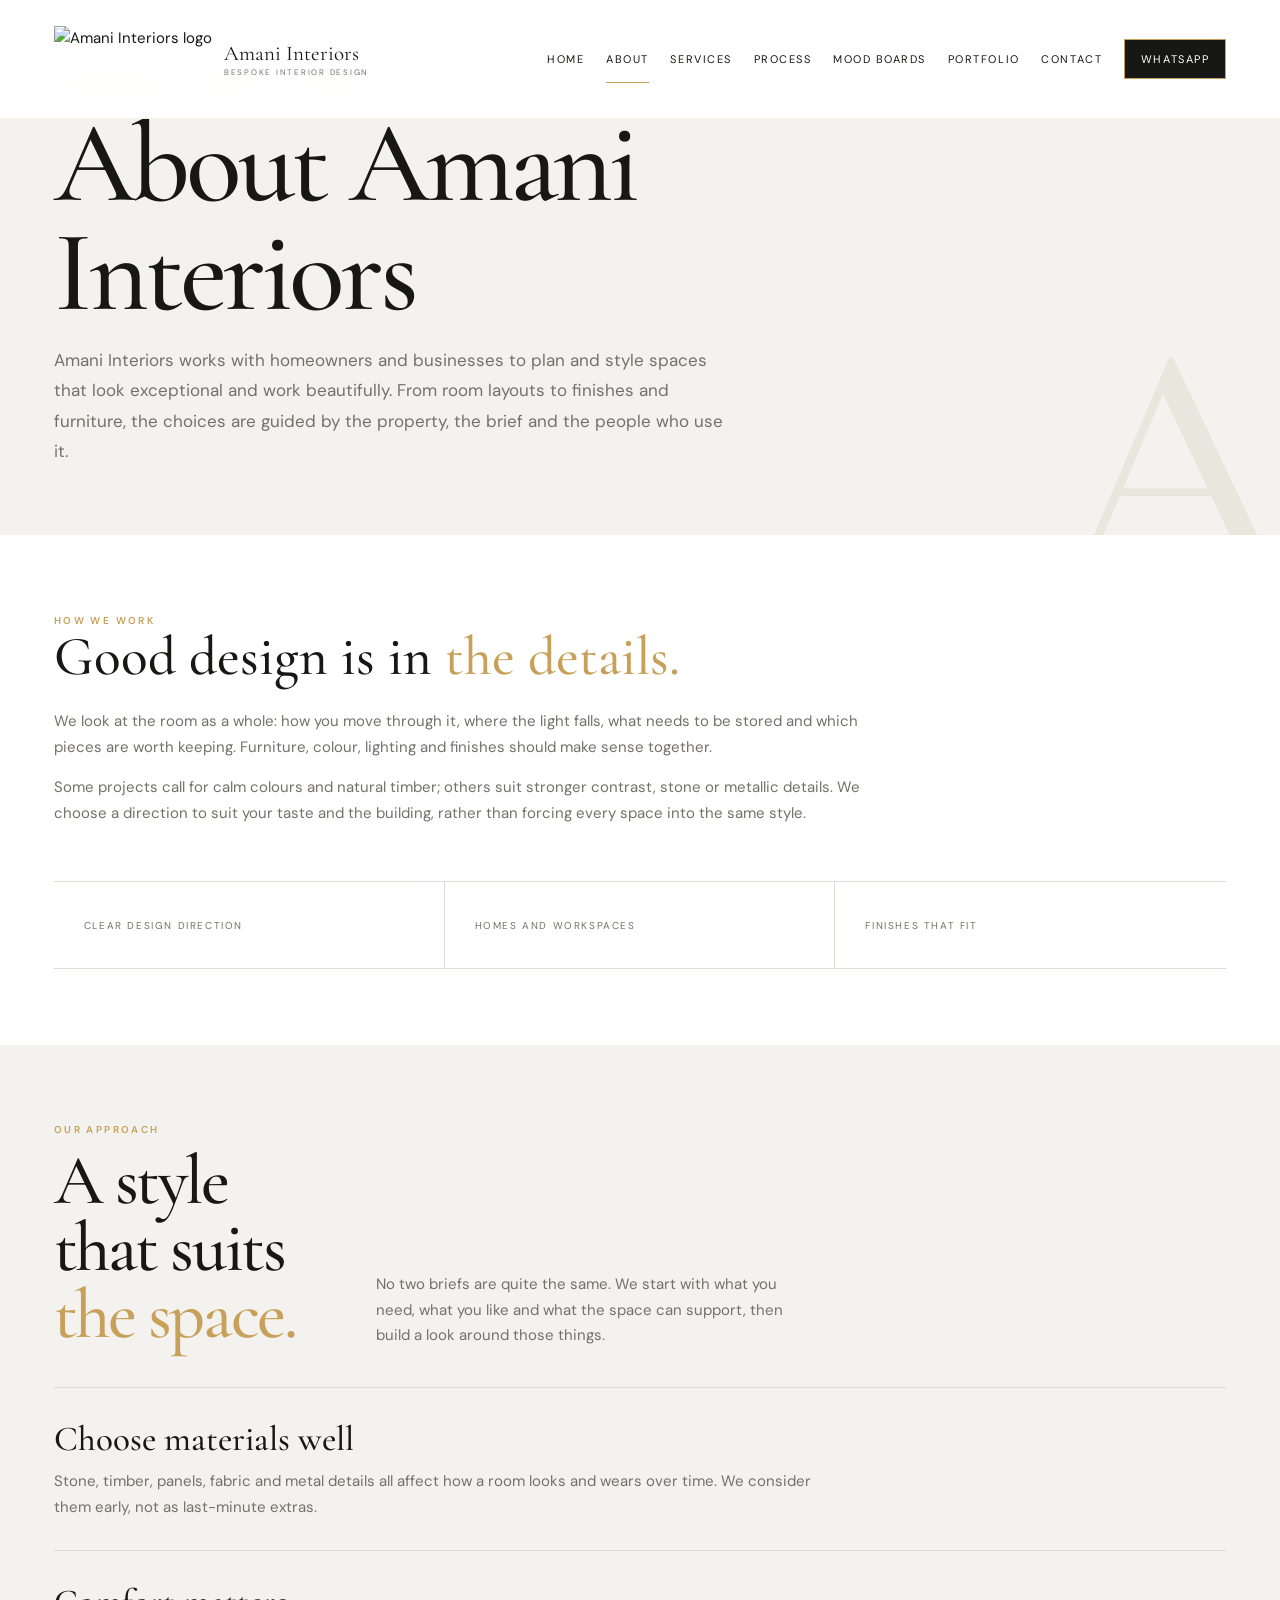
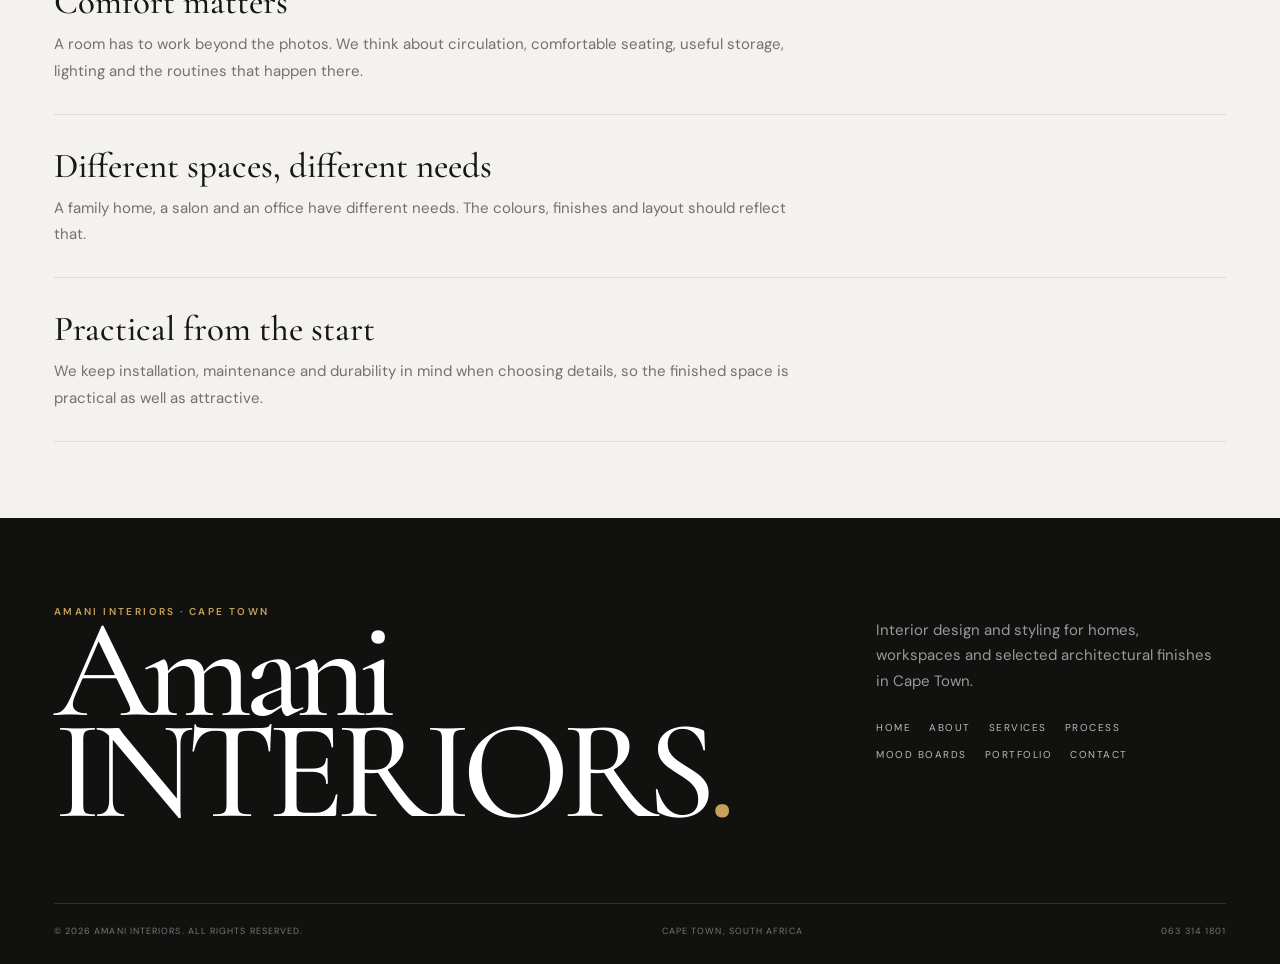
==== commit b71c7849: "Add files via upload" ====
--- a/about.html
+++ b/about.html
@@ -1,3 +1,3 @@
 <!doctype html><html lang="en"><head><meta charset="utf-8"><meta name="viewport" content="width=device-width,initial-scale=1"><meta name="theme-color" content="#171716">
-<link rel="stylesheet" href="styles.css"><link rel="icon" href="assets/armani-logo-gold.png">
-<title>About | Armani Interiors</title><meta name="description" content="Meet Armani Interiors, premium residential and commercial interior design, considered finishes and tailored spaces."></head><body><header class="site-header"><div class="wrap nav"><a class="brand" href="index.html" aria-label="Armani Interiors home"><img src="assets/armani-logo-gold.png" alt="Armani Interiors logo"><span class="brand-text">Armani Interiors<small>Bespoke Interior Design</small></span></a><nav class="nav-links" aria-label="Primary navigation"><a class="" href="index.html">Home</a><a class="active" href="about.html">About</a><a class="" href="services.html">Services</a><a class="" href="process.html">Process</a><a class="" href="mood-boards.html">Mood Boards</a><a class="" href="portfolio.html">Portfolio</a><a class="" href="contact.html">Contact</a><a class="nav-cta" data-whatsapp target="_blank" rel="noopener">WhatsApp</a></nav><button class="menu-btn" aria-label="Open menu" aria-expanded="false"><span></span><span></span></button></div><nav class="mobile-menu" aria-label="Mobile navigation"><a href="index.html">Home</a><a href="about.html">About</a><a href="services.html">Services</a><a href="process.html">Process</a><a href="mood-boards.html">Mood Boards</a><a href="portfolio.html">Portfolio</a><a href="contact.html">Contact</a><a data-whatsapp target="_blank" rel="noopener">WhatsApp</a></nav></header><main><section class="page-hero"><div class="wrap"><div class="eyebrow">Interior Design · Thoughtfully Designed</div><h1 class="display">About Armani Interiors</h1><p>Armani Interiors works with homeowners and businesses to plan and style spaces that look exceptional and work beautifully. From room layouts to finishes and furniture, the choices are guided by the property, the brief and the people who use it.</p></div><div class="ghost">A</div></section><section class="section"><div class="wrap"><div class="rich-copy reveal"><div class="eyebrow">How we work</div><h2>Good design is in <span class="gold">the details.</span></h2><p>We look at the room as a whole: how you move through it, where the light falls, what needs to be stored and which pieces are worth keeping. Furniture, colour, lighting and finishes should make sense together.</p><p>Some projects call for calm colours and natural timber; others suit stronger contrast, stone or metallic details. We choose a direction to suit your taste and the building, rather than forcing every space into the same style.</p></div><div class="stats"><div class="stat reveal"><span>Clear design direction</span></div><div class="stat reveal delay-1"><span>Homes and workspaces</span></div><div class="stat reveal delay-2"><span>Finishes that fit</span></div></div></div></section><section class="section-sm" style="background:var(--soft)"><div class="wrap"><div class="section-head reveal"><div><div class="eyebrow">Our approach</div><h2 class="display">A style that suits <span class="gold">the space.</span></h2></div><p>No two briefs are quite the same. We start with what you need, what you like and what the space can support, then build a look around those things.</p></div><div class="detail-list"><div class="detail-row reveal"><div><h3>Choose materials well</h3><p>Stone, timber, panels, fabric and metal details all affect how a room looks and wears over time. We consider them early, not as last-minute extras.</p></div></div><div class="detail-row reveal delay-1"><div><h3>Comfort matters</h3><p>A room has to work beyond the photos. We think about circulation, comfortable seating, useful storage, lighting and the routines that happen there.</p></div></div><div class="detail-row reveal delay-2"><div><h3>Different spaces, different needs</h3><p>A family home, a salon and an office have different needs. The colours, finishes and layout should reflect that.</p></div></div><div class="detail-row reveal delay-3"><div><h3>Practical from the start</h3><p>We keep installation, maintenance and durability in mind when choosing details, so the finished space is practical as well as attractive.</p></div></div></div></div></section></main><footer class="footer"><div class="wrap"><div class="footer-top"><div><div class="eyebrow">Armani Interiors · Cape Town</div><h2>ARMANI INTERIORS<span>.</span></h2></div><div class="footer-copy"><p>Interior design and styling for homes, workspaces and selected architectural finishes in Cape Town.</p><div class="footer-links"><a href="index.html">Home</a><a href="about.html">About</a><a href="services.html">Services</a><a href="process.html">Process</a><a href="mood-boards.html">Mood Boards</a><a href="portfolio.html">Portfolio</a><a href="contact.html">Contact</a></div></div></div><div class="footer-bottom"><span>© 2026 Armani Interiors. All rights reserved.</span><span>Cape Town, South Africa</span><span>063 314 1801</span></div></div></footer><script src="script.js"></script></body></html>+<link rel="stylesheet" href="styles.css"><link rel="icon" href="assets/amani-logo-gold.png">
+<title>About | Amani Interiors</title><meta name="description" content="Meet Amani Interiors, premium residential and commercial interior design, considered finishes and tailored spaces."></head><body><header class="site-header"><div class="wrap nav"><a class="brand" href="index.html" aria-label="Amani Interiors home"><img src="assets/amani-logo-gold.png" alt="Amani Interiors logo"><span class="brand-text">Amani Interiors<small>Bespoke Interior Design</small></span></a><nav class="nav-links" aria-label="Primary navigation"><a class="" href="index.html">Home</a><a class="active" href="about.html">About</a><a class="" href="services.html">Services</a><a class="" href="process.html">Process</a><a class="" href="mood-boards.html">Mood Boards</a><a class="" href="portfolio.html">Portfolio</a><a class="" href="contact.html">Contact</a><a class="nav-cta" data-whatsapp target="_blank" rel="noopener">WhatsApp</a></nav><button class="menu-btn" aria-label="Open menu" aria-expanded="false"><span></span><span></span></button></div><nav class="mobile-menu" aria-label="Mobile navigation"><a href="index.html">Home</a><a href="about.html">About</a><a href="services.html">Services</a><a href="process.html">Process</a><a href="mood-boards.html">Mood Boards</a><a href="portfolio.html">Portfolio</a><a href="contact.html">Contact</a><a data-whatsapp target="_blank" rel="noopener">WhatsApp</a></nav></header><main><section class="page-hero"><div class="wrap"><div class="eyebrow">Interior Design · Thoughtfully Designed</div><h1 class="display">About Amani Interiors</h1><p>Amani Interiors works with homeowners and businesses to plan and style spaces that look exceptional and work beautifully. From room layouts to finishes and furniture, the choices are guided by the property, the brief and the people who use it.</p></div><div class="ghost">A</div></section><section class="section"><div class="wrap"><div class="rich-copy reveal"><div class="eyebrow">How we work</div><h2>Good design is in <span class="gold">the details.</span></h2><p>We look at the room as a whole: how you move through it, where the light falls, what needs to be stored and which pieces are worth keeping. Furniture, colour, lighting and finishes should make sense together.</p><p>Some projects call for calm colours and natural timber; others suit stronger contrast, stone or metallic details. We choose a direction to suit your taste and the building, rather than forcing every space into the same style.</p></div><div class="stats"><div class="stat reveal"><span>Clear design direction</span></div><div class="stat reveal delay-1"><span>Homes and workspaces</span></div><div class="stat reveal delay-2"><span>Finishes that fit</span></div></div></div></section><section class="section-sm" style="background:var(--soft)"><div class="wrap"><div class="section-head reveal"><div><div class="eyebrow">Our approach</div><h2 class="display">A style that suits <span class="gold">the space.</span></h2></div><p>No two briefs are quite the same. We start with what you need, what you like and what the space can support, then build a look around those things.</p></div><div class="detail-list"><div class="detail-row reveal"><div><h3>Choose materials well</h3><p>Stone, timber, panels, fabric and metal details all affect how a room looks and wears over time. We consider them early, not as last-minute extras.</p></div></div><div class="detail-row reveal delay-1"><div><h3>Comfort matters</h3><p>A room has to work beyond the photos. We think about circulation, comfortable seating, useful storage, lighting and the routines that happen there.</p></div></div><div class="detail-row reveal delay-2"><div><h3>Different spaces, different needs</h3><p>A family home, a salon and an office have different needs. The colours, finishes and layout should reflect that.</p></div></div><div class="detail-row reveal delay-3"><div><h3>Practical from the start</h3><p>We keep installation, maintenance and durability in mind when choosing details, so the finished space is practical as well as attractive.</p></div></div></div></div></section></main><footer class="footer"><div class="wrap"><div class="footer-top"><div><div class="eyebrow">Amani Interiors · Cape Town</div><h2>Amani INTERIORS<span>.</span></h2></div><div class="footer-copy"><p>Interior design and styling for homes, workspaces and selected architectural finishes in Cape Town.</p><div class="footer-links"><a href="index.html">Home</a><a href="about.html">About</a><a href="services.html">Services</a><a href="process.html">Process</a><a href="mood-boards.html">Mood Boards</a><a href="portfolio.html">Portfolio</a><a href="contact.html">Contact</a></div></div></div><div class="footer-bottom"><span>© 2026 Amani Interiors. All rights reserved.</span><span>Cape Town, South Africa</span><span>063 314 1801</span></div></div></footer><script src="script.js"></script></body></html>
--- a/styles.css
+++ b/styles.css
@@ -121,7 +121,7 @@
 .modal-palette-swatches .palette-swatch{flex:1;width:auto;height:38px;border-radius:0;border:1px solid rgba(0,0,0,.09);box-shadow:none}
 @media(max-width:620px){.photographic-board .palette-swatches{height:26px}.photographic-board .palette-swatch{height:26px}.modal-palette-swatches,.modal-palette-swatches .palette-swatch{height:32px}}
 
-/* Armani interaction refinement — richer motion without changing the existing visual system. */
+/* Amani interaction refinement — richer motion without changing the existing visual system. */
 @media (hover:hover) and (pointer:fine){
   .site-header .brand img{transition:transform .55s cubic-bezier(.2,.8,.2,1),filter .35s ease}
   .site-header .brand:hover img{transform:rotate(-3deg) scale(1.05);filter:drop-shadow(0 6px 12px rgba(199,161,90,.18))}
@@ -589,3 +589,12 @@
   .home-page .commercial-grid figure,
   .home-page .commercial-grid figure img { height: 175px; }
 }
+
+/* Premium homepage image treatment refresh */
+.home-gallery-item, .image-frame, .commercial-grid figure { box-shadow: 0 18px 42px rgba(30,24,18,.09); }
+.home-gallery-item img, .image-frame img, .commercial-grid figure img { filter: saturate(1.04) contrast(1.02); }
+.home-gallery-item:after { content:""; position:absolute; inset:0; pointer-events:none; background:linear-gradient(180deg,rgba(20,17,13,.02) 35%,rgba(20,17,13,.22)); opacity:.8; transition:opacity .45s ease; }
+.home-gallery-item:hover:after { opacity:.35; }
+.home-gallery-item figcaption { z-index:1; }
+@media(min-width:901px){ .home-gallery { grid-template-rows:minmax(300px, 29vw) minmax(260px, 24vw); gap:18px; } .home-gallery-item img { object-position:center; } }
+@media(max-width:560px){ .home-gallery-item { border-radius:2px; } .home-gallery-item figcaption { padding:38px 12px 11px; } .home-gallery-item figcaption strong { font-size:14px; } }
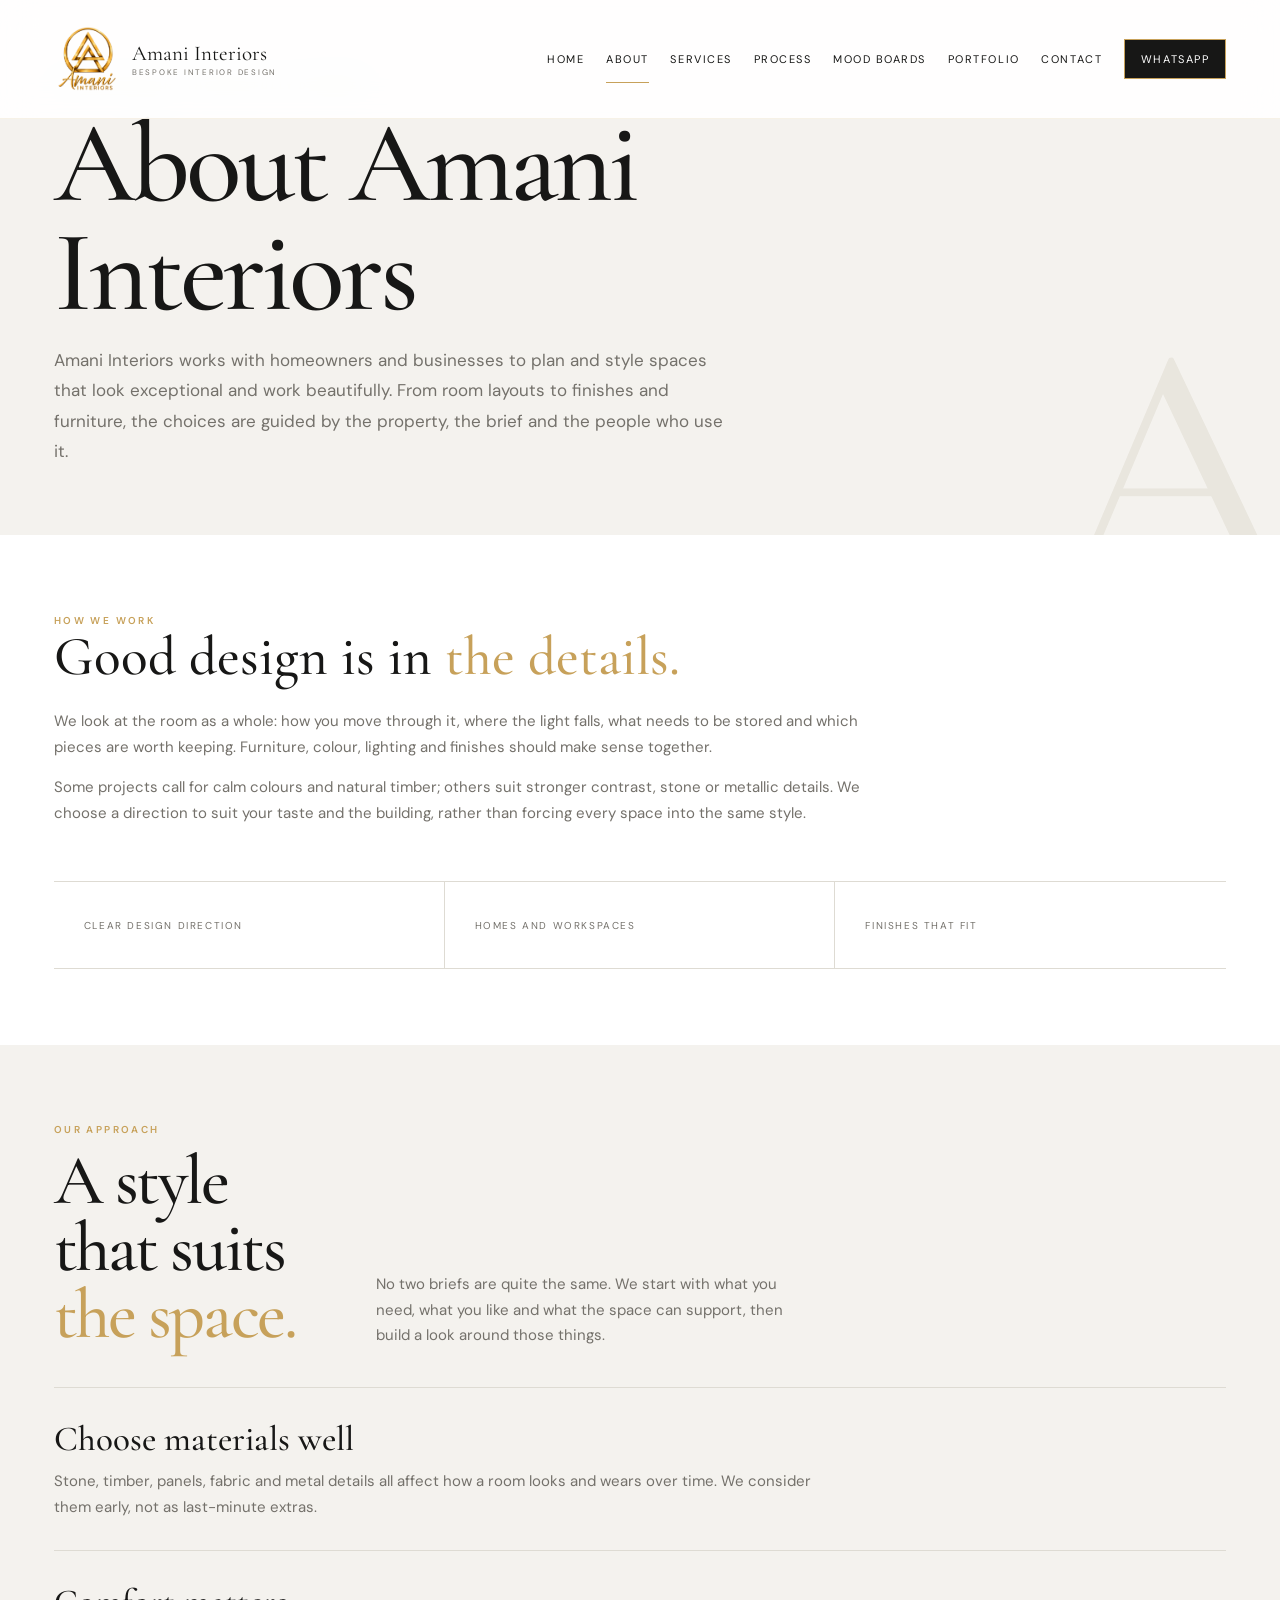
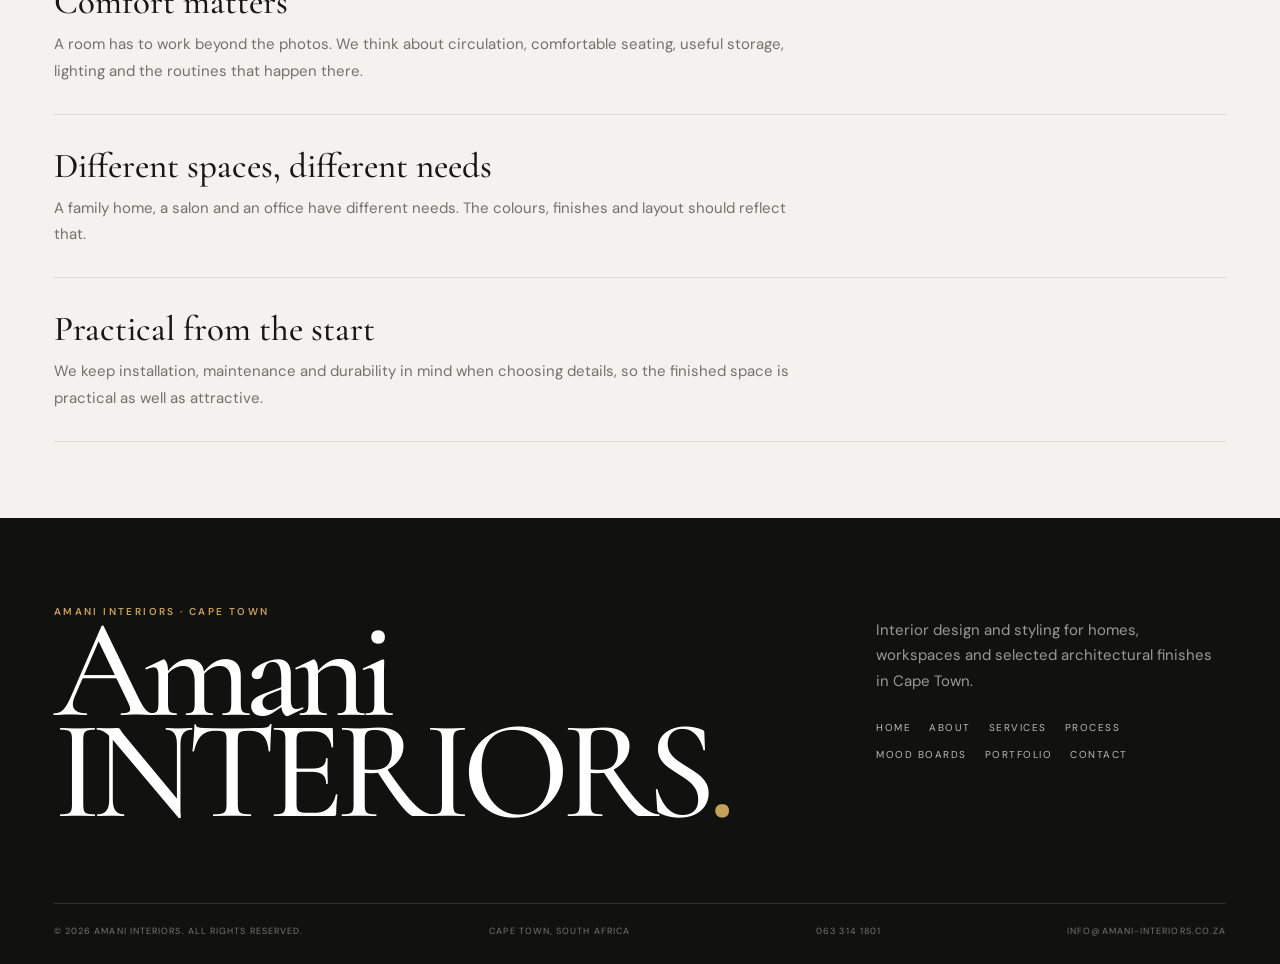
==== commit 380ec347: "Add files via upload" ====
--- a/about.html
+++ b/about.html
@@ -1,3 +1,17 @@
 <!doctype html><html lang="en"><head><meta charset="utf-8"><meta name="viewport" content="width=device-width,initial-scale=1"><meta name="theme-color" content="#171716">
 <link rel="stylesheet" href="styles.css"><link rel="icon" href="assets/amani-logo-gold.png">
-<title>About | Amani Interiors</title><meta name="description" content="Meet Amani Interiors, premium residential and commercial interior design, considered finishes and tailored spaces."></head><body><header class="site-header"><div class="wrap nav"><a class="brand" href="index.html" aria-label="Amani Interiors home"><img src="assets/amani-logo-gold.png" alt="Amani Interiors logo"><span class="brand-text">Amani Interiors<small>Bespoke Interior Design</small></span></a><nav class="nav-links" aria-label="Primary navigation"><a class="" href="index.html">Home</a><a class="active" href="about.html">About</a><a class="" href="services.html">Services</a><a class="" href="process.html">Process</a><a class="" href="mood-boards.html">Mood Boards</a><a class="" href="portfolio.html">Portfolio</a><a class="" href="contact.html">Contact</a><a class="nav-cta" data-whatsapp target="_blank" rel="noopener">WhatsApp</a></nav><button class="menu-btn" aria-label="Open menu" aria-expanded="false"><span></span><span></span></button></div><nav class="mobile-menu" aria-label="Mobile navigation"><a href="index.html">Home</a><a href="about.html">About</a><a href="services.html">Services</a><a href="process.html">Process</a><a href="mood-boards.html">Mood Boards</a><a href="portfolio.html">Portfolio</a><a href="contact.html">Contact</a><a data-whatsapp target="_blank" rel="noopener">WhatsApp</a></nav></header><main><section class="page-hero"><div class="wrap"><div class="eyebrow">Interior Design · Thoughtfully Designed</div><h1 class="display">About Amani Interiors</h1><p>Amani Interiors works with homeowners and businesses to plan and style spaces that look exceptional and work beautifully. From room layouts to finishes and furniture, the choices are guided by the property, the brief and the people who use it.</p></div><div class="ghost">A</div></section><section class="section"><div class="wrap"><div class="rich-copy reveal"><div class="eyebrow">How we work</div><h2>Good design is in <span class="gold">the details.</span></h2><p>We look at the room as a whole: how you move through it, where the light falls, what needs to be stored and which pieces are worth keeping. Furniture, colour, lighting and finishes should make sense together.</p><p>Some projects call for calm colours and natural timber; others suit stronger contrast, stone or metallic details. We choose a direction to suit your taste and the building, rather than forcing every space into the same style.</p></div><div class="stats"><div class="stat reveal"><span>Clear design direction</span></div><div class="stat reveal delay-1"><span>Homes and workspaces</span></div><div class="stat reveal delay-2"><span>Finishes that fit</span></div></div></div></section><section class="section-sm" style="background:var(--soft)"><div class="wrap"><div class="section-head reveal"><div><div class="eyebrow">Our approach</div><h2 class="display">A style that suits <span class="gold">the space.</span></h2></div><p>No two briefs are quite the same. We start with what you need, what you like and what the space can support, then build a look around those things.</p></div><div class="detail-list"><div class="detail-row reveal"><div><h3>Choose materials well</h3><p>Stone, timber, panels, fabric and metal details all affect how a room looks and wears over time. We consider them early, not as last-minute extras.</p></div></div><div class="detail-row reveal delay-1"><div><h3>Comfort matters</h3><p>A room has to work beyond the photos. We think about circulation, comfortable seating, useful storage, lighting and the routines that happen there.</p></div></div><div class="detail-row reveal delay-2"><div><h3>Different spaces, different needs</h3><p>A family home, a salon and an office have different needs. The colours, finishes and layout should reflect that.</p></div></div><div class="detail-row reveal delay-3"><div><h3>Practical from the start</h3><p>We keep installation, maintenance and durability in mind when choosing details, so the finished space is practical as well as attractive.</p></div></div></div></div></section></main><footer class="footer"><div class="wrap"><div class="footer-top"><div><div class="eyebrow">Amani Interiors · Cape Town</div><h2>Amani INTERIORS<span>.</span></h2></div><div class="footer-copy"><p>Interior design and styling for homes, workspaces and selected architectural finishes in Cape Town.</p><div class="footer-links"><a href="index.html">Home</a><a href="about.html">About</a><a href="services.html">Services</a><a href="process.html">Process</a><a href="mood-boards.html">Mood Boards</a><a href="portfolio.html">Portfolio</a><a href="contact.html">Contact</a></div></div></div><div class="footer-bottom"><span>© 2026 Amani Interiors. All rights reserved.</span><span>Cape Town, South Africa</span><span>063 314 1801</span></div></div></footer><script src="script.js"></script></body></html>+<title>About Amani Interiors | Bespoke Interior Design Cape Town</title><meta name="description" content="Learn about Amani Interiors, a Cape Town interior design studio creating refined residential and workspace interiors with considered materials and finishes.">
+<link rel="canonical" href="https://amani-interiors.co.za/about.html">
+<meta property="og:type" content="website">
+<meta property="og:site_name" content="Amani Interiors">
+<meta property="og:title" content="About Amani Interiors | Bespoke Interior Design Cape Town">
+<meta property="og:description" content="Learn about Amani Interiors, a Cape Town interior design studio creating refined residential and workspace interiors with considered materials and finishes.">
+<meta property="og:url" content="https://amani-interiors.co.za/about.html">
+<meta property="og:image" content="https://amani-interiors.co.za/assets/amani-logo-gold.png">
+<meta name="twitter:card" content="summary_large_image">
+<meta name="twitter:title" content="About Amani Interiors | Bespoke Interior Design Cape Town">
+<meta name="twitter:description" content="Learn about Amani Interiors, a Cape Town interior design studio creating refined residential and workspace interiors with considered materials and finishes.">
+<meta name="twitter:image" content="https://amani-interiors.co.za/assets/amani-logo-gold.png">
+<meta name="robots" content="index, follow, max-image-preview:large">
+<script type="application/ld+json">{"@context":"https://schema.org","@type":"ProfessionalService","name":"Amani Interiors","url":"https://amani-interiors.co.za","email":"info@amani-interiors.co.za","telephone":"+27 63 314 1801","areaServed":{"@type":"City","name":"Cape Town"},"description":"Learn about Amani Interiors, a Cape Town interior design studio creating refined residential and workspace interiors with considered materials and finishes.","image":"https://amani-interiors.co.za/assets/amani-logo-gold.png","mainEntityOfPage":"https://amani-interiors.co.za/about.html"}</script>
+</head><body><header class="site-header"><div class="wrap nav"><a class="brand" href="index.html" aria-label="Amani Interiors home"><img src="assets/amani-logo-gold.png" alt="Amani Interiors logo"><span class="brand-text">Amani Interiors<small>Bespoke Interior Design</small></span></a><nav class="nav-links" aria-label="Primary navigation"><a class="" href="index.html">Home</a><a class="active" href="about.html">About</a><a class="" href="services.html">Services</a><a class="" href="process.html">Process</a><a class="" href="mood-boards.html">Mood Boards</a><a class="" href="portfolio.html">Portfolio</a><a class="" href="contact.html">Contact</a><a class="nav-cta" data-whatsapp target="_blank" rel="noopener">WhatsApp</a></nav><button class="menu-btn" aria-label="Open menu" aria-expanded="false"><span></span><span></span></button></div><nav class="mobile-menu" aria-label="Mobile navigation"><a href="index.html">Home</a><a href="about.html">About</a><a href="services.html">Services</a><a href="process.html">Process</a><a href="mood-boards.html">Mood Boards</a><a href="portfolio.html">Portfolio</a><a href="contact.html">Contact</a><a data-whatsapp target="_blank" rel="noopener">WhatsApp</a></nav></header><main><section class="page-hero"><div class="wrap"><div class="eyebrow">Interior Design · Thoughtfully Designed</div><h1 class="display">About Amani Interiors</h1><p>Amani Interiors works with homeowners and businesses to plan and style spaces that look exceptional and work beautifully. From room layouts to finishes and furniture, the choices are guided by the property, the brief and the people who use it.</p></div><div class="ghost">A</div></section><section class="section"><div class="wrap"><div class="rich-copy reveal"><div class="eyebrow">How we work</div><h2>Good design is in <span class="gold">the details.</span></h2><p>We look at the room as a whole: how you move through it, where the light falls, what needs to be stored and which pieces are worth keeping. Furniture, colour, lighting and finishes should make sense together.</p><p>Some projects call for calm colours and natural timber; others suit stronger contrast, stone or metallic details. We choose a direction to suit your taste and the building, rather than forcing every space into the same style.</p></div><div class="stats"><div class="stat reveal"><span>Clear design direction</span></div><div class="stat reveal delay-1"><span>Homes and workspaces</span></div><div class="stat reveal delay-2"><span>Finishes that fit</span></div></div></div></section><section class="section-sm" style="background:var(--soft)"><div class="wrap"><div class="section-head reveal"><div><div class="eyebrow">Our approach</div><h2 class="display">A style that suits <span class="gold">the space.</span></h2></div><p>No two briefs are quite the same. We start with what you need, what you like and what the space can support, then build a look around those things.</p></div><div class="detail-list"><div class="detail-row reveal"><div><h3>Choose materials well</h3><p>Stone, timber, panels, fabric and metal details all affect how a room looks and wears over time. We consider them early, not as last-minute extras.</p></div></div><div class="detail-row reveal delay-1"><div><h3>Comfort matters</h3><p>A room has to work beyond the photos. We think about circulation, comfortable seating, useful storage, lighting and the routines that happen there.</p></div></div><div class="detail-row reveal delay-2"><div><h3>Different spaces, different needs</h3><p>A family home, a salon and an office have different needs. The colours, finishes and layout should reflect that.</p></div></div><div class="detail-row reveal delay-3"><div><h3>Practical from the start</h3><p>We keep installation, maintenance and durability in mind when choosing details, so the finished space is practical as well as attractive.</p></div></div></div></div></section></main><footer class="footer"><div class="wrap"><div class="footer-top"><div><div class="eyebrow">Amani Interiors · Cape Town</div><h2>Amani INTERIORS<span>.</span></h2></div><div class="footer-copy"><p>Interior design and styling for homes, workspaces and selected architectural finishes in Cape Town.</p><div class="footer-links"><a href="index.html">Home</a><a href="about.html">About</a><a href="services.html">Services</a><a href="process.html">Process</a><a href="mood-boards.html">Mood Boards</a><a href="portfolio.html">Portfolio</a><a href="contact.html">Contact</a></div></div></div><div class="footer-bottom"><span>© 2026 Amani Interiors. All rights reserved.</span><span>Cape Town, South Africa</span><span>063 314 1801</span><span><a href="mailto:info@amani-interiors.co.za">info@amani-interiors.co.za</a></span></div></div></footer><script src="script.js"></script></body></html>
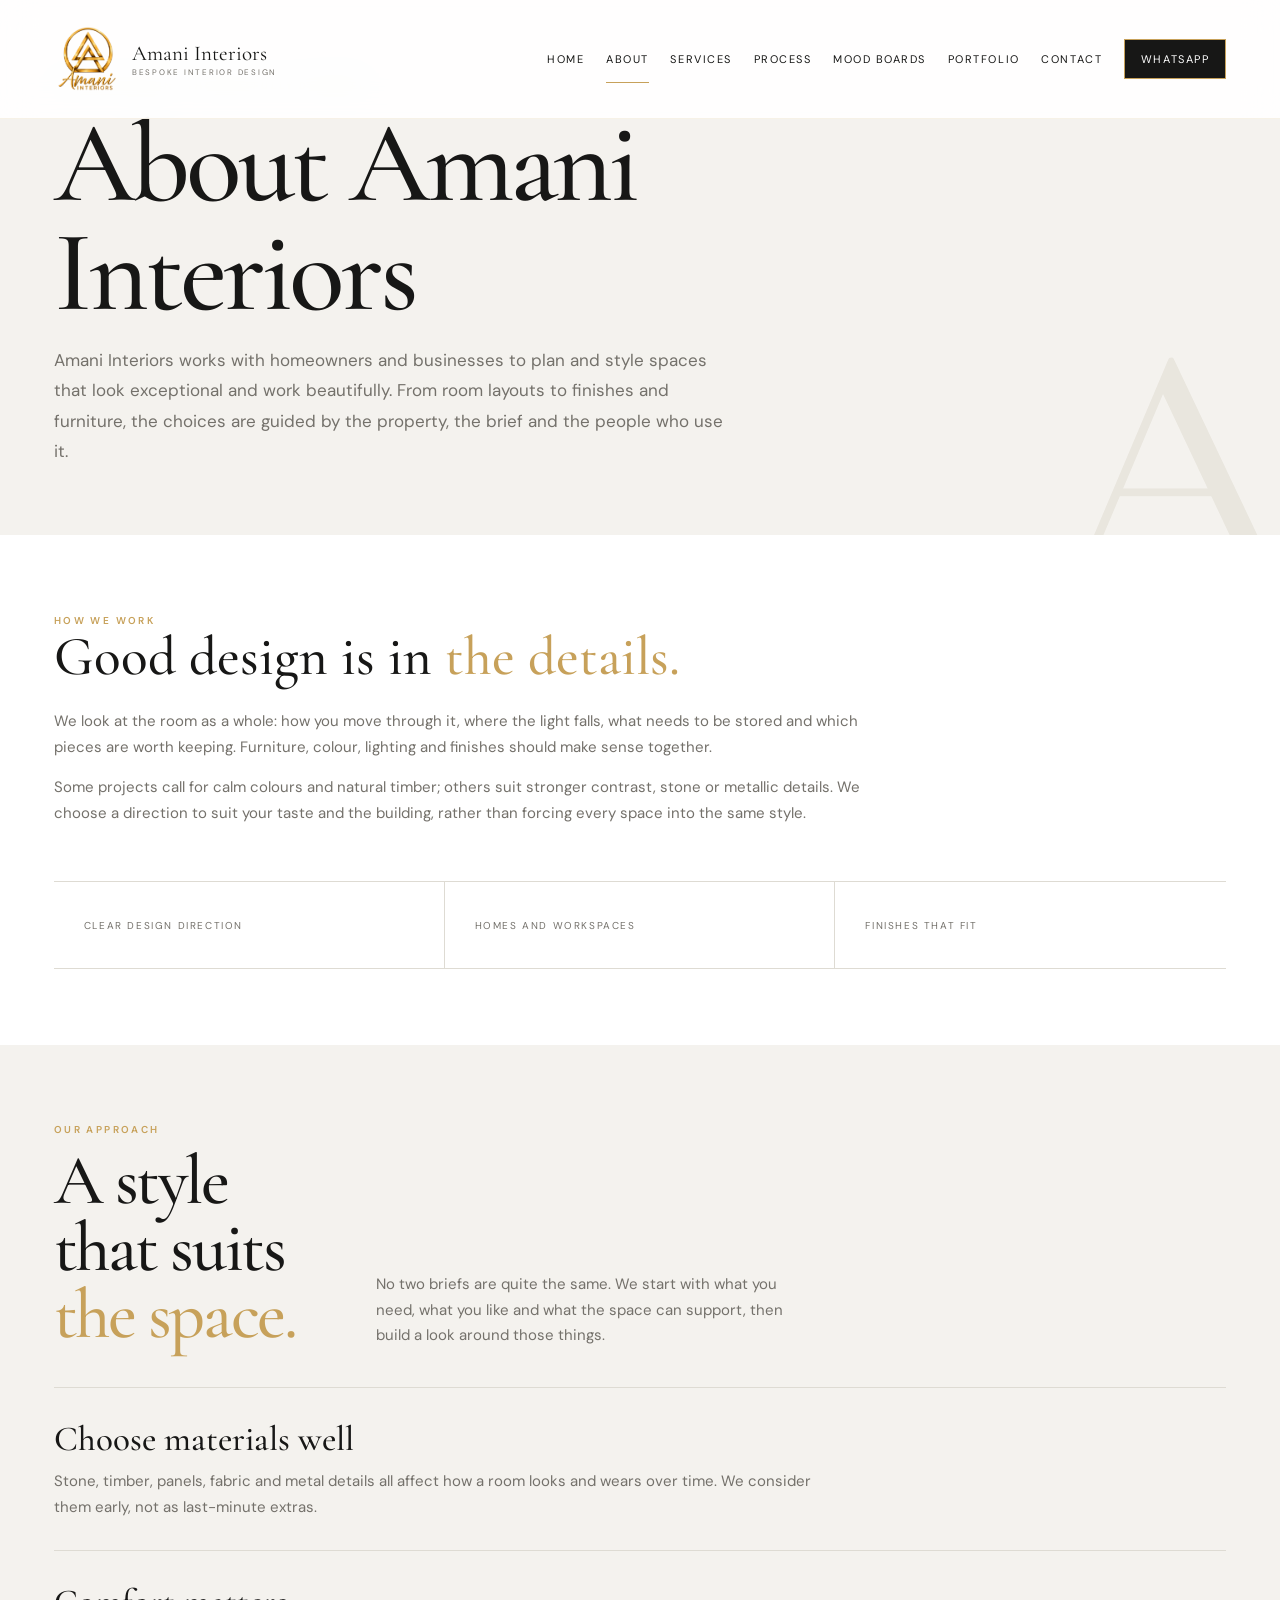
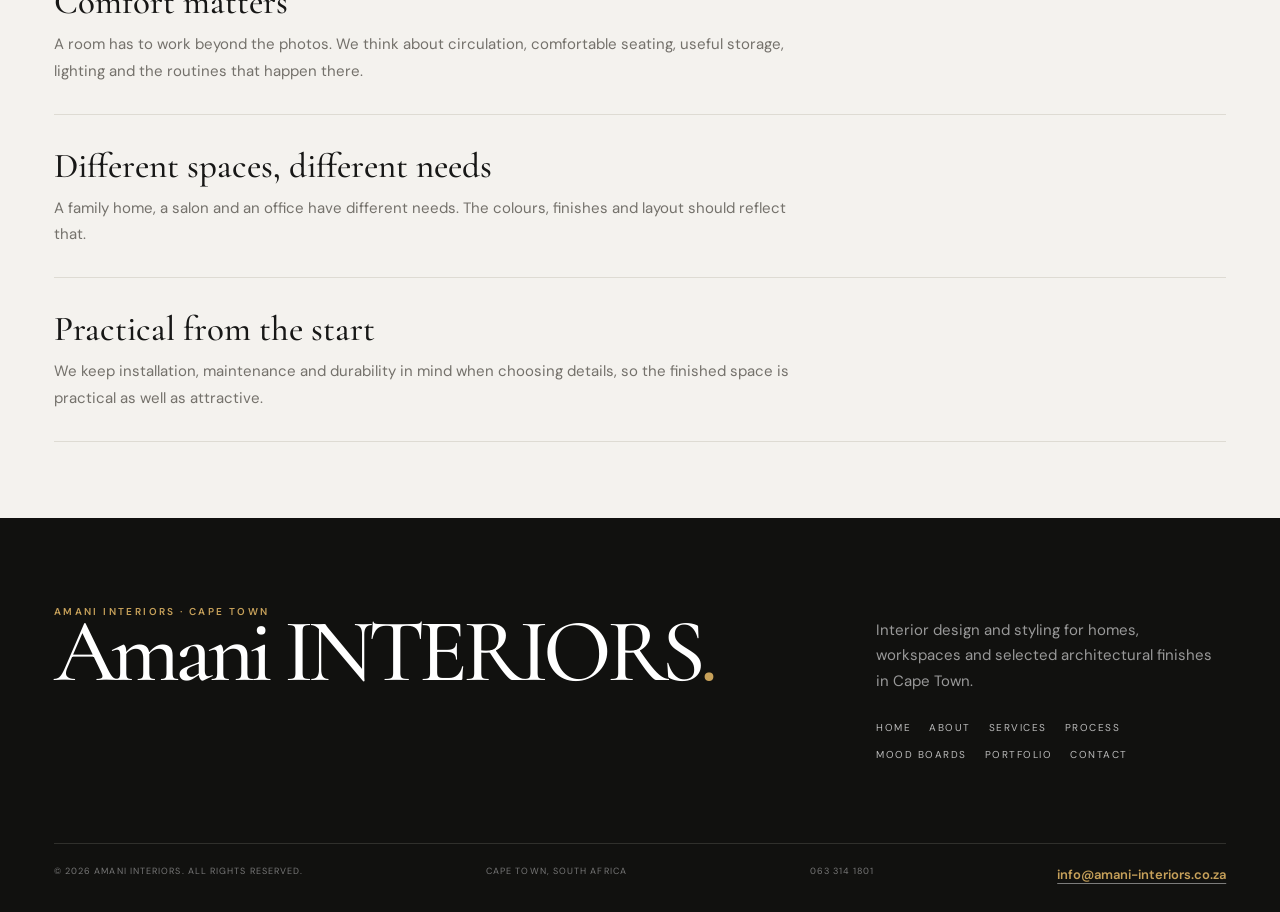
==== commit 38beaf52: "Add files via upload" ====
--- a/about.html
+++ b/about.html
@@ -14,4 +14,4 @@
 <meta name="twitter:image" content="https://amani-interiors.co.za/assets/amani-logo-gold.png">
 <meta name="robots" content="index, follow, max-image-preview:large">
 <script type="application/ld+json">{"@context":"https://schema.org","@type":"ProfessionalService","name":"Amani Interiors","url":"https://amani-interiors.co.za","email":"info@amani-interiors.co.za","telephone":"+27 63 314 1801","areaServed":{"@type":"City","name":"Cape Town"},"description":"Learn about Amani Interiors, a Cape Town interior design studio creating refined residential and workspace interiors with considered materials and finishes.","image":"https://amani-interiors.co.za/assets/amani-logo-gold.png","mainEntityOfPage":"https://amani-interiors.co.za/about.html"}</script>
-</head><body><header class="site-header"><div class="wrap nav"><a class="brand" href="index.html" aria-label="Amani Interiors home"><img src="assets/amani-logo-gold.png" alt="Amani Interiors logo"><span class="brand-text">Amani Interiors<small>Bespoke Interior Design</small></span></a><nav class="nav-links" aria-label="Primary navigation"><a class="" href="index.html">Home</a><a class="active" href="about.html">About</a><a class="" href="services.html">Services</a><a class="" href="process.html">Process</a><a class="" href="mood-boards.html">Mood Boards</a><a class="" href="portfolio.html">Portfolio</a><a class="" href="contact.html">Contact</a><a class="nav-cta" data-whatsapp target="_blank" rel="noopener">WhatsApp</a></nav><button class="menu-btn" aria-label="Open menu" aria-expanded="false"><span></span><span></span></button></div><nav class="mobile-menu" aria-label="Mobile navigation"><a href="index.html">Home</a><a href="about.html">About</a><a href="services.html">Services</a><a href="process.html">Process</a><a href="mood-boards.html">Mood Boards</a><a href="portfolio.html">Portfolio</a><a href="contact.html">Contact</a><a data-whatsapp target="_blank" rel="noopener">WhatsApp</a></nav></header><main><section class="page-hero"><div class="wrap"><div class="eyebrow">Interior Design · Thoughtfully Designed</div><h1 class="display">About Amani Interiors</h1><p>Amani Interiors works with homeowners and businesses to plan and style spaces that look exceptional and work beautifully. From room layouts to finishes and furniture, the choices are guided by the property, the brief and the people who use it.</p></div><div class="ghost">A</div></section><section class="section"><div class="wrap"><div class="rich-copy reveal"><div class="eyebrow">How we work</div><h2>Good design is in <span class="gold">the details.</span></h2><p>We look at the room as a whole: how you move through it, where the light falls, what needs to be stored and which pieces are worth keeping. Furniture, colour, lighting and finishes should make sense together.</p><p>Some projects call for calm colours and natural timber; others suit stronger contrast, stone or metallic details. We choose a direction to suit your taste and the building, rather than forcing every space into the same style.</p></div><div class="stats"><div class="stat reveal"><span>Clear design direction</span></div><div class="stat reveal delay-1"><span>Homes and workspaces</span></div><div class="stat reveal delay-2"><span>Finishes that fit</span></div></div></div></section><section class="section-sm" style="background:var(--soft)"><div class="wrap"><div class="section-head reveal"><div><div class="eyebrow">Our approach</div><h2 class="display">A style that suits <span class="gold">the space.</span></h2></div><p>No two briefs are quite the same. We start with what you need, what you like and what the space can support, then build a look around those things.</p></div><div class="detail-list"><div class="detail-row reveal"><div><h3>Choose materials well</h3><p>Stone, timber, panels, fabric and metal details all affect how a room looks and wears over time. We consider them early, not as last-minute extras.</p></div></div><div class="detail-row reveal delay-1"><div><h3>Comfort matters</h3><p>A room has to work beyond the photos. We think about circulation, comfortable seating, useful storage, lighting and the routines that happen there.</p></div></div><div class="detail-row reveal delay-2"><div><h3>Different spaces, different needs</h3><p>A family home, a salon and an office have different needs. The colours, finishes and layout should reflect that.</p></div></div><div class="detail-row reveal delay-3"><div><h3>Practical from the start</h3><p>We keep installation, maintenance and durability in mind when choosing details, so the finished space is practical as well as attractive.</p></div></div></div></div></section></main><footer class="footer"><div class="wrap"><div class="footer-top"><div><div class="eyebrow">Amani Interiors · Cape Town</div><h2>Amani INTERIORS<span>.</span></h2></div><div class="footer-copy"><p>Interior design and styling for homes, workspaces and selected architectural finishes in Cape Town.</p><div class="footer-links"><a href="index.html">Home</a><a href="about.html">About</a><a href="services.html">Services</a><a href="process.html">Process</a><a href="mood-boards.html">Mood Boards</a><a href="portfolio.html">Portfolio</a><a href="contact.html">Contact</a></div></div></div><div class="footer-bottom"><span>© 2026 Amani Interiors. All rights reserved.</span><span>Cape Town, South Africa</span><span>063 314 1801</span><span><a href="mailto:info@amani-interiors.co.za">info@amani-interiors.co.za</a></span></div></div></footer><script src="script.js"></script></body></html>+</head><body><header class="site-header"><div class="wrap nav"><a class="brand" href="index.html" aria-label="Amani Interiors home"><img src="assets/amani-logo-gold.png" alt="Amani Interiors logo"><span class="brand-text">Amani Interiors<small>Bespoke Interior Design</small></span></a><nav class="nav-links" aria-label="Primary navigation"><a class="" href="index.html">Home</a><a class="active" href="about.html">About</a><a class="" href="services.html">Services</a><a class="" href="process.html">Process</a><a class="" href="mood-boards.html">Mood Boards</a><a class="" href="portfolio.html">Portfolio</a><a class="" href="contact.html">Contact</a><a class="nav-cta" data-whatsapp target="_blank" rel="noopener">WhatsApp</a></nav><button class="menu-btn" aria-label="Open menu" aria-expanded="false"><span></span><span></span></button></div><nav class="mobile-menu" aria-label="Mobile navigation"><a href="index.html">Home</a><a href="about.html">About</a><a href="services.html">Services</a><a href="process.html">Process</a><a href="mood-boards.html">Mood Boards</a><a href="portfolio.html">Portfolio</a><a href="contact.html">Contact</a><a data-whatsapp target="_blank" rel="noopener">WhatsApp</a></nav></header><main><section class="page-hero"><div class="wrap"><div class="eyebrow">Interior Design · Thoughtfully Designed</div><h1 class="display">About Amani Interiors</h1><p>Amani Interiors works with homeowners and businesses to plan and style spaces that look exceptional and work beautifully. From room layouts to finishes and furniture, the choices are guided by the property, the brief and the people who use it.</p></div><div class="ghost">A</div></section><section class="section"><div class="wrap"><div class="rich-copy reveal"><div class="eyebrow">How we work</div><h2>Good design is in <span class="gold">the details.</span></h2><p>We look at the room as a whole: how you move through it, where the light falls, what needs to be stored and which pieces are worth keeping. Furniture, colour, lighting and finishes should make sense together.</p><p>Some projects call for calm colours and natural timber; others suit stronger contrast, stone or metallic details. We choose a direction to suit your taste and the building, rather than forcing every space into the same style.</p></div><div class="stats"><div class="stat reveal"><span>Clear design direction</span></div><div class="stat reveal delay-1"><span>Homes and workspaces</span></div><div class="stat reveal delay-2"><span>Finishes that fit</span></div></div></div></section><section class="section-sm" style="background:var(--soft)"><div class="wrap"><div class="section-head reveal"><div><div class="eyebrow">Our approach</div><h2 class="display">A style that suits <span class="gold">the space.</span></h2></div><p>No two briefs are quite the same. We start with what you need, what you like and what the space can support, then build a look around those things.</p></div><div class="detail-list"><div class="detail-row reveal"><div><h3>Choose materials well</h3><p>Stone, timber, panels, fabric and metal details all affect how a room looks and wears over time. We consider them early, not as last-minute extras.</p></div></div><div class="detail-row reveal delay-1"><div><h3>Comfort matters</h3><p>A room has to work beyond the photos. We think about circulation, comfortable seating, useful storage, lighting and the routines that happen there.</p></div></div><div class="detail-row reveal delay-2"><div><h3>Different spaces, different needs</h3><p>A family home, a salon and an office have different needs. The colours, finishes and layout should reflect that.</p></div></div><div class="detail-row reveal delay-3"><div><h3>Practical from the start</h3><p>We keep installation, maintenance and durability in mind when choosing details, so the finished space is practical as well as attractive.</p></div></div></div></div></section></main><footer class="footer"><div class="wrap"><div class="footer-top"><div><div class="eyebrow">Amani Interiors · Cape Town</div><h2>Amani INTERIORS<span>.</span></h2></div><div class="footer-copy"><p>Interior design and styling for homes, workspaces and selected architectural finishes in Cape Town.</p><div class="footer-links"><a href="index.html">Home</a><a href="about.html">About</a><a href="services.html">Services</a><a href="process.html">Process</a><a href="mood-boards.html">Mood Boards</a><a href="portfolio.html">Portfolio</a><a href="contact.html">Contact</a></div></div></div><div class="footer-bottom"><span>© 2026 Amani Interiors. All rights reserved.</span><span>Cape Town, South Africa</span><span>063 314 1801</span><span><a class="footer-email" href="mailto:info@amani-interiors.co.za">info@amani-interiors.co.za</a></span></div></div></footer><script src="script.js"></script></body></html>
--- a/styles.css
+++ b/styles.css
@@ -15,10 +15,10 @@
 .boards-intro{display:grid;grid-template-columns:.8fr 1.2fr;gap:80px;align-items:end}.boards-intro h2{font-family:var(--serif);font-size:70px;font-weight:500;line-height:.95;margin:0}.boards-intro p{color:var(--gray);max-width:620px}.boards-grid{display:grid;grid-template-columns:repeat(3,1fr);gap:20px}.board-card{background:#f0eee8;border:1px solid #e2dfd7;padding:14px;cursor:pointer;transition:.35s}.board-card:hover{transform:translateY(-5px);box-shadow:0 22px 50px rgba(0,0,0,.08)}.board-art{height:330px;display:grid;grid-template-columns:1.1fr .9fr;grid-template-rows:1fr .65fr;gap:7px;position:relative;overflow:hidden;background:#ddd}.board-art img{width:100%;height:100%;object-fit:cover}.board-art .a{grid-row:span 2}.board-art .b{height:100%}.board-art .swatch-stack{display:grid;grid-template-columns:repeat(3,1fr);gap:5px}.board-meta{padding:18px 3px 5px}.board-meta .eyebrow{font-size:8px}.board-meta h3{font-family:var(--serif);font-size:29px;font-weight:500;margin:5px 0}.board-meta p{font-size:12px;color:var(--gray);margin:0}.board-palette{display:flex;gap:5px;margin-top:13px}.board-palette span{width:24px;height:24px;border-radius:50%;border:1px solid rgba(0,0,0,.1)}
 .modal{position:fixed;inset:0;z-index:2000;background:rgba(12,12,11,.88);display:none;align-items:center;justify-content:center;padding:30px}.modal.open{display:flex}.modal-panel{background:#f4f2ec;max-width:1100px;width:100%;max-height:90vh;overflow:auto;position:relative;padding:24px}.modal-close{position:absolute;right:18px;top:16px;border:0;background:var(--ink);color:#fff;width:38px;height:38px;cursor:pointer;z-index:2}.modal-board{display:grid;grid-template-columns:1.15fr .85fr;gap:20px}.modal-board .visual{display:grid;grid-template-columns:1.1fr .9fr;gap:8px;background:#e8e5dc;padding:15px}.modal-board .visual img{height:100%;min-height:420px;object-fit:cover}.modal-board .side{display:grid;grid-template-rows:auto 1fr;gap:20px}.material-list{display:grid;grid-template-columns:1fr 1fr;gap:8px}.material{padding:13px;background:#fff;border:1px solid #e2dfd7}.material strong{font-family:var(--serif);font-size:22px;font-weight:500;display:block}.material span{font-size:9px;color:var(--gray);text-transform:uppercase;letter-spacing:.1em}.modal h2{font-family:var(--serif);font-size:50px;font-weight:500;margin:0 0 10px}.modal p{color:var(--gray)}
 .contact-grid{display:grid;grid-template-columns:.8fr 1.2fr;gap:90px}.contact-info h2{font-family:var(--serif);font-size:70px;font-weight:500;line-height:.9;margin:12px 0 30px}.contact-info p{color:var(--gray);max-width:470px}.contact-link{display:flex;gap:15px;align-items:center;padding:18px 0;border-bottom:1px solid var(--line)}.contact-link .icon{width:38px;height:38px;border:1px solid var(--gold);display:grid;place-items:center;color:var(--gold)}.contact-link span{font-size:11px;text-transform:uppercase;letter-spacing:.14em}.form{display:grid;grid-template-columns:1fr 1fr;gap:22px}.field{position:relative}.field.full{grid-column:1/-1}.field label{display:block;font-size:9px;text-transform:uppercase;letter-spacing:.14em;color:var(--gray);margin-bottom:8px}.field input,.field select,.field textarea{width:100%;border:0;border-bottom:1px solid #cfcac0;padding:12px 0;background:transparent;outline:0;border-radius:0}.field input:focus,.field select:focus,.field textarea:focus{border-color:var(--gold)}.field textarea{min-height:130px;resize:vertical}.form-status{grid-column:1/-1;font-size:12px;color:var(--gray);min-height:20px}.form .btn{justify-self:start}
-.footer{background:#11110f;color:#fff;padding:85px 0 25px;overflow:hidden}.footer-top{display:flex;justify-content:space-between;gap:40px}.footer h2{font-family:var(--serif);font-size:clamp(60px,11vw,170px);font-weight:500;line-height:.72;letter-spacing:-.06em;margin:0;color:#fff}.footer h2 span{color:var(--gold)}.footer-copy{max-width:350px;color:#999}.footer-links{display:grid;grid-template-columns:repeat(2,1fr);gap:8px 45px;margin-top:25px}.footer-links a{font-size:10px;text-transform:uppercase;letter-spacing:.15em;color:#bbb}.footer-links a:hover{color:var(--gold)}.footer-bottom{margin-top:80px;border-top:1px solid #30302c;padding-top:20px;display:flex;justify-content:space-between;gap:20px;color:#777;font-size:9px;text-transform:uppercase;letter-spacing:.12em}
+.footer{background:#11110f;color:#fff;padding:85px 0 25px;overflow:hidden}.footer-top{display:flex;justify-content:space-between;gap:40px}.footer h2{font-family:var(--serif);font-size:clamp(44px,7vw,104px);font-weight:500;line-height:.72;letter-spacing:-.06em;margin:0;color:#fff}.footer h2 span{color:var(--gold)}.footer-copy{max-width:350px;color:#999}.footer-links{display:grid;grid-template-columns:repeat(2,1fr);gap:8px 45px;margin-top:25px}.footer-links a{font-size:10px;text-transform:uppercase;letter-spacing:.15em;color:#bbb}.footer-links a:hover{color:var(--gold)}.footer-bottom{margin-top:80px;border-top:1px solid #30302c;padding-top:20px;display:flex;justify-content:space-between;gap:20px;color:#777;font-size:9px;text-transform:uppercase;letter-spacing:.12em}
 .reveal{opacity:0;transform:translateY(24px);transition:opacity .7s ease,transform .7s ease}.reveal.in{opacity:1;transform:none}.reveal.delay-1{transition-delay:.08s}.reveal.delay-2{transition-delay:.16s}.reveal.delay-3{transition-delay:.24s}
 @media(max-width:900px){.wrap{width:min(calc(100% - 38px),var(--max))}.nav-links,.nav .nav-cta{display:none}.menu-btn{display:block}.mobile-menu{position:absolute;top:100%;left:0;right:0;background:#fff;border-bottom:1px solid var(--line);padding:12px 19px 20px;display:none}.mobile-menu.open{display:block}.mobile-menu a{display:block;padding:12px 0;border-bottom:1px solid #eee;font-size:11px;letter-spacing:.15em;text-transform:uppercase}.intro,.contact-grid,.boards-intro{grid-template-columns:1fr;gap:45px}.editorial{grid-template-columns:1fr}.editorial .large,.editorial .small{min-height:430px}.process-grid{grid-template-columns:1fr}.process-item{border-right:0;border-bottom:1px solid rgba(255,255,255,.18)}.services-grid{grid-template-columns:1fr}.boards-grid{grid-template-columns:1fr 1fr}.portfolio-grid{grid-template-columns:1fr 1fr}.portfolio-card,.portfolio-card:nth-child(3n+1),.portfolio-card:nth-child(3n+2),.portfolio-card:nth-child(5n){grid-column:span 1}.portfolio-card .image-frame,.portfolio-card:nth-child(3n+1) .image-frame,.portfolio-card:nth-child(5n) .image-frame{height:390px}.detail-list{grid-template-columns:1fr}.modal-board{grid-template-columns:1fr}.modal-board .visual img{min-height:300px}.hero{min-height:76vh;padding-bottom:55px}.hero h1{font-size:70px}.stats{grid-template-columns:1fr}.stat{border-right:0;border-bottom:1px solid var(--line)}.stat:last-child{border-bottom:0}.footer-top{flex-direction:column}.footer-bottom{flex-direction:column}}
-@media(max-width:560px){.wrap{width:calc(100% - 28px)}.site-header{padding:10px 0}.brand img{width:54px;height:54px}.brand-text{font-size:18px}.hero{padding-top:140px}.hero h1{font-size:57px}.hero p{font-size:15px}.section{padding:75px 0}.section-head{display:block}.section-head p{margin-top:20px}.service-card{min-height:280px;padding:25px}.service-card h3{font-size:34px}.boards-grid,.portfolio-grid{grid-template-columns:1fr}.portfolio-card .image-frame,.portfolio-card:nth-child(3n+1) .image-frame,.portfolio-card:nth-child(5n) .image-frame{height:430px}.mini-board{grid-template-columns:1fr}.mini-board .board-visual{grid-template-columns:1fr}.mini-board .board-visual img{height:220px}.form{grid-template-columns:1fr}.field.full{grid-column:auto}.form-status{grid-column:auto}.page-hero{padding:145px 0 50px}.page-hero h1{font-size:65px}.page-hero-image{height:330px;min-height:0}.boards-intro h2,.contact-info h2{font-size:55px}.modal{padding:10px}.modal-panel{padding:14px}.modal h2{font-size:39px}.modal-board .visual{grid-template-columns:1fr 1fr}.modal-board .visual img{min-height:260px}.footer{padding-top:65px}.footer h2{font-size:86px}.hero-meta{display:none}}
+@media(max-width:560px){.wrap{width:calc(100% - 28px)}.site-header{padding:10px 0}.brand img{width:54px;height:54px}.brand-text{font-size:18px}.hero{padding-top:140px}.hero h1{font-size:57px}.hero p{font-size:15px}.section{padding:75px 0}.section-head{display:block}.section-head p{margin-top:20px}.service-card{min-height:280px;padding:25px}.service-card h3{font-size:34px}.boards-grid,.portfolio-grid{grid-template-columns:1fr}.portfolio-card .image-frame,.portfolio-card:nth-child(3n+1) .image-frame,.portfolio-card:nth-child(5n) .image-frame{height:430px}.mini-board{grid-template-columns:1fr}.mini-board .board-visual{grid-template-columns:1fr}.mini-board .board-visual img{height:220px}.form{grid-template-columns:1fr}.field.full{grid-column:auto}.form-status{grid-column:auto}.page-hero{padding:145px 0 50px}.page-hero h1{font-size:65px}.page-hero-image{height:330px;min-height:0}.boards-intro h2,.contact-info h2{font-size:55px}.modal{padding:10px}.modal-panel{padding:14px}.modal h2{font-size:39px}.modal-board .visual{grid-template-columns:1fr 1fr}.modal-board .visual img{min-height:260px}.footer{padding-top:65px}.footer h2{font-size:52px;line-height:.95;letter-spacing:-.04em}.hero-meta{display:none}}
 @media(prefers-reduced-motion:reduce){html{scroll-behavior:auto}*,*:before,*:after{animation:none!important;transition:none!important}.reveal{opacity:1;transform:none}}
 .home-intro{display:grid;grid-template-columns:1.1fr .9fr auto;gap:55px;align-items:end}.home-intro p{max-width:520px;color:var(--gray);margin:0}.home-gallery-section{padding:100px 0;background:var(--soft)}.home-gallery{display:grid;grid-template-columns:1.15fr .85fr .85fr;grid-template-rows:340px 340px;gap:16px}.home-gallery-item{position:relative;overflow:hidden;margin:0;background:#ddd}.home-gallery-item.tall{grid-row:span 2}.home-gallery-item.wide{grid-column:span 2}.home-gallery-item img{width:100%;height:100%;object-fit:cover;transition:transform .7s ease}.home-gallery-item:hover img{transform:scale(1.035)}.home-gallery-item figcaption,.coastal-grid figcaption,.commercial-grid figcaption{position:absolute;left:0;right:0;bottom:0;padding:55px 22px 20px;color:#fff;background:linear-gradient(transparent,rgba(0,0,0,.78))}.home-gallery-item figcaption strong,.coastal-grid figcaption strong,.commercial-grid figcaption strong{display:block;font-family:var(--serif);font-size:26px;font-weight:500}.home-gallery-item figcaption span,.coastal-grid figcaption span,.commercial-grid figcaption span{font-size:9px;letter-spacing:.14em;text-transform:uppercase;color:var(--gold2)}.coastal-grid,.commercial-grid{display:grid;grid-template-columns:1.35fr .65fr;gap:16px}.coastal-grid figure,.commercial-grid figure{position:relative;overflow:hidden;margin:0;min-height:590px;background:#ddd}.coastal-grid figure img,.commercial-grid figure img{width:100%;height:100%;min-height:590px;object-fit:cover;transition:transform .7s ease}.coastal-grid figure:hover img,.commercial-grid figure:hover img{transform:scale(1.025)}.coastal-side img,.commercial-side img{object-position:center}.home-commercial{background:#fff}
 @media(max-width:900px){.home-intro{grid-template-columns:1fr;gap:22px}.home-gallery{grid-template-columns:1fr 1fr;grid-template-rows:340px 340px 340px}.home-gallery-item.tall{grid-row:span 2}.home-gallery-item.wide{grid-column:span 2}.coastal-grid,.commercial-grid{grid-template-columns:1fr}.coastal-grid figure,.commercial-grid figure,.coastal-grid figure img,.commercial-grid figure img{min-height:440px;height:440px}}
@@ -598,3 +598,11 @@
 .home-gallery-item figcaption { z-index:1; }
 @media(min-width:901px){ .home-gallery { grid-template-rows:minmax(300px, 29vw) minmax(260px, 24vw); gap:18px; } .home-gallery-item img { object-position:center; } }
 @media(max-width:560px){ .home-gallery-item { border-radius:2px; } .home-gallery-item figcaption { padding:38px 12px 11px; } .home-gallery-item figcaption strong { font-size:14px; } }
+
+/* Keep the contact email in its intended lowercase form in the footer. */
+.footer-bottom a{ text-transform:none; letter-spacing:normal; }
+
+/* Footer refinements: reduce the oversized wordmark and make the contact email easy to spot. */
+.footer-email{display:inline-block;color:var(--gold)!important;font-size:13px;font-weight:600;letter-spacing:.02em;text-transform:none;text-decoration:underline;text-decoration-color:rgba(255,255,255,.45);text-underline-offset:4px;overflow-wrap:anywhere}
+.footer-email:hover{color:#fff!important;text-decoration-color:var(--gold)}
+@media(max-width:560px){.footer-email{font-size:14px}}
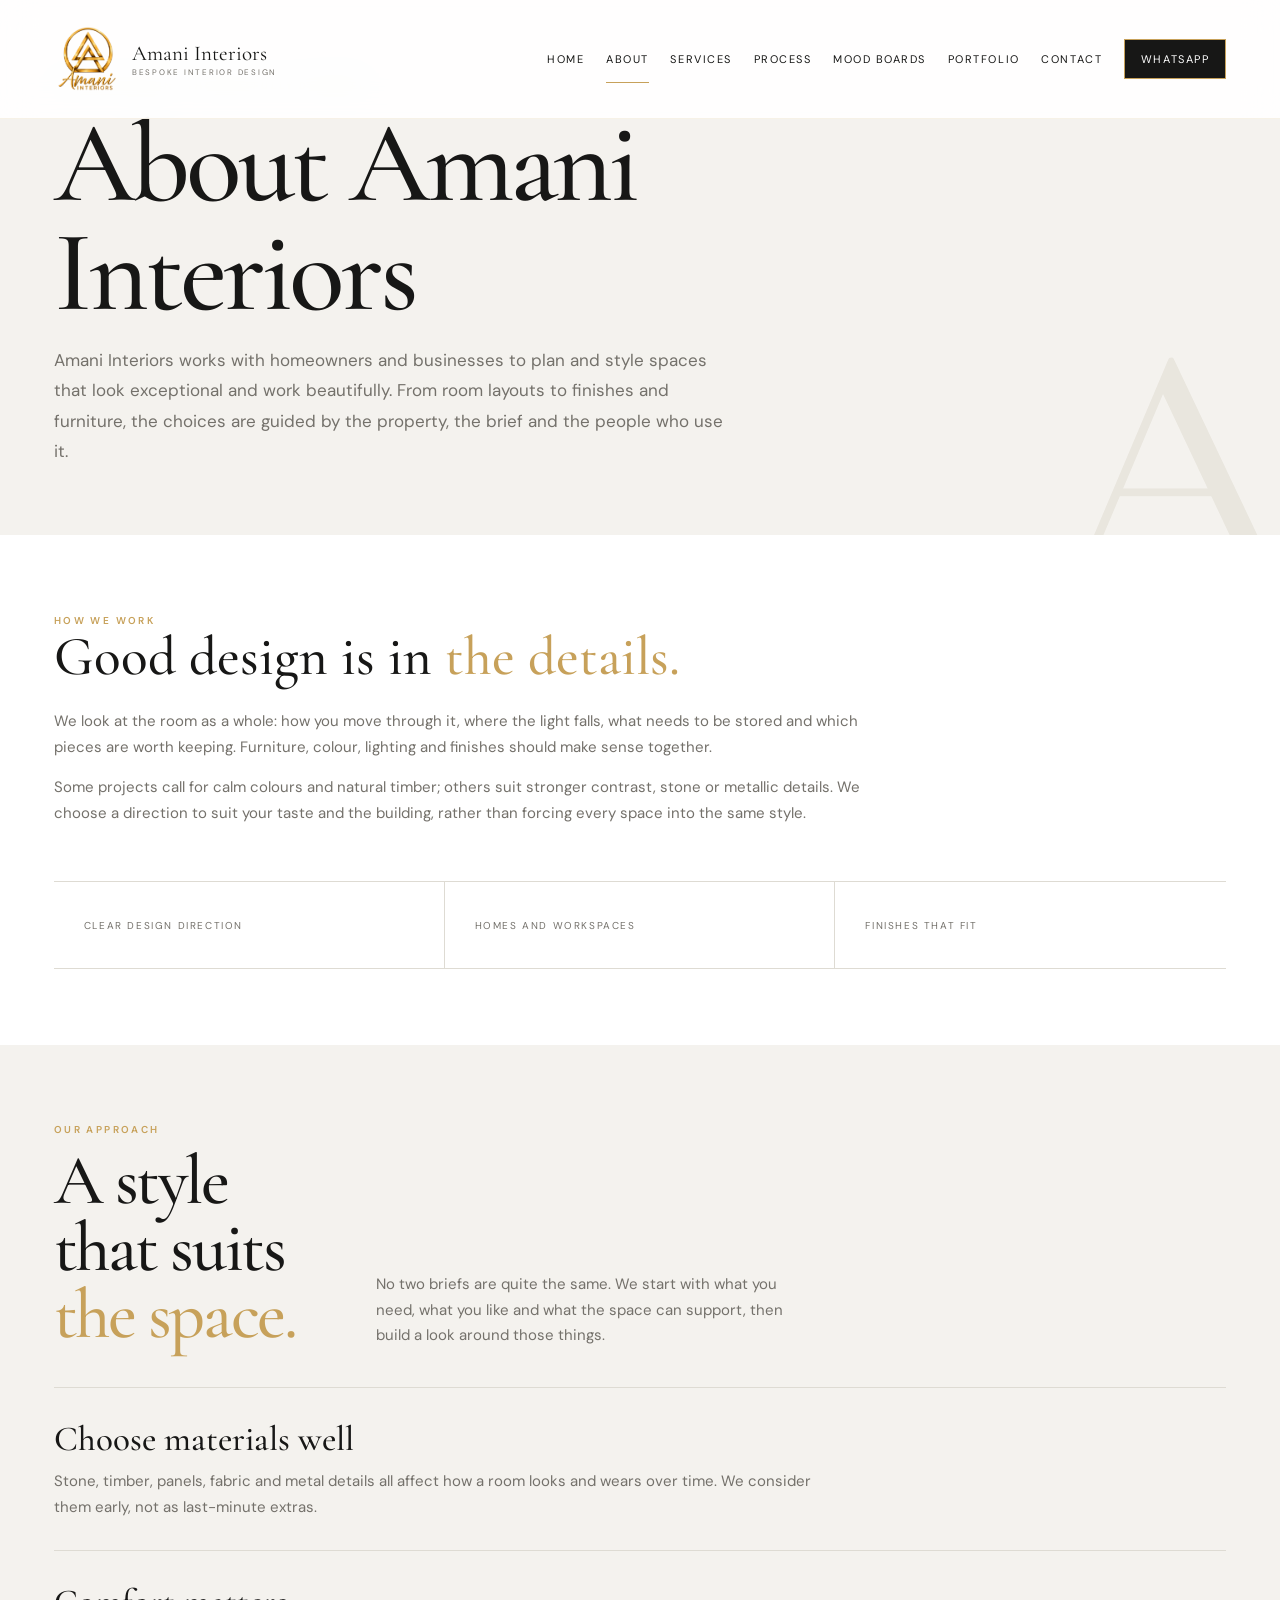
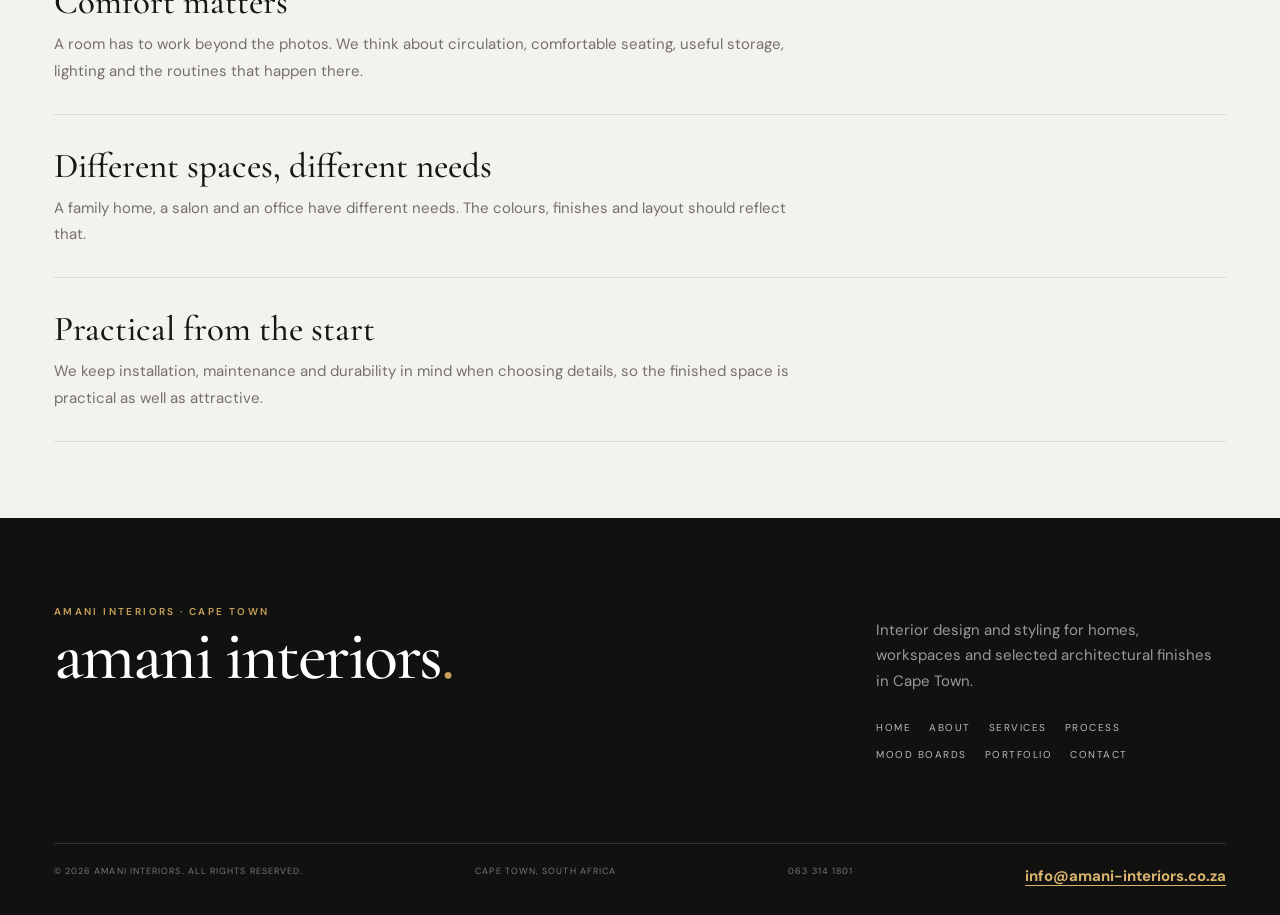
==== commit b11ba794: "Add files via upload" ====
--- a/about.html
+++ b/about.html
@@ -14,4 +14,4 @@
 <meta name="twitter:image" content="https://amani-interiors.co.za/assets/amani-logo-gold.png">
 <meta name="robots" content="index, follow, max-image-preview:large">
 <script type="application/ld+json">{"@context":"https://schema.org","@type":"ProfessionalService","name":"Amani Interiors","url":"https://amani-interiors.co.za","email":"info@amani-interiors.co.za","telephone":"+27 63 314 1801","areaServed":{"@type":"City","name":"Cape Town"},"description":"Learn about Amani Interiors, a Cape Town interior design studio creating refined residential and workspace interiors with considered materials and finishes.","image":"https://amani-interiors.co.za/assets/amani-logo-gold.png","mainEntityOfPage":"https://amani-interiors.co.za/about.html"}</script>
-</head><body><header class="site-header"><div class="wrap nav"><a class="brand" href="index.html" aria-label="Amani Interiors home"><img src="assets/amani-logo-gold.png" alt="Amani Interiors logo"><span class="brand-text">Amani Interiors<small>Bespoke Interior Design</small></span></a><nav class="nav-links" aria-label="Primary navigation"><a class="" href="index.html">Home</a><a class="active" href="about.html">About</a><a class="" href="services.html">Services</a><a class="" href="process.html">Process</a><a class="" href="mood-boards.html">Mood Boards</a><a class="" href="portfolio.html">Portfolio</a><a class="" href="contact.html">Contact</a><a class="nav-cta" data-whatsapp target="_blank" rel="noopener">WhatsApp</a></nav><button class="menu-btn" aria-label="Open menu" aria-expanded="false"><span></span><span></span></button></div><nav class="mobile-menu" aria-label="Mobile navigation"><a href="index.html">Home</a><a href="about.html">About</a><a href="services.html">Services</a><a href="process.html">Process</a><a href="mood-boards.html">Mood Boards</a><a href="portfolio.html">Portfolio</a><a href="contact.html">Contact</a><a data-whatsapp target="_blank" rel="noopener">WhatsApp</a></nav></header><main><section class="page-hero"><div class="wrap"><div class="eyebrow">Interior Design · Thoughtfully Designed</div><h1 class="display">About Amani Interiors</h1><p>Amani Interiors works with homeowners and businesses to plan and style spaces that look exceptional and work beautifully. From room layouts to finishes and furniture, the choices are guided by the property, the brief and the people who use it.</p></div><div class="ghost">A</div></section><section class="section"><div class="wrap"><div class="rich-copy reveal"><div class="eyebrow">How we work</div><h2>Good design is in <span class="gold">the details.</span></h2><p>We look at the room as a whole: how you move through it, where the light falls, what needs to be stored and which pieces are worth keeping. Furniture, colour, lighting and finishes should make sense together.</p><p>Some projects call for calm colours and natural timber; others suit stronger contrast, stone or metallic details. We choose a direction to suit your taste and the building, rather than forcing every space into the same style.</p></div><div class="stats"><div class="stat reveal"><span>Clear design direction</span></div><div class="stat reveal delay-1"><span>Homes and workspaces</span></div><div class="stat reveal delay-2"><span>Finishes that fit</span></div></div></div></section><section class="section-sm" style="background:var(--soft)"><div class="wrap"><div class="section-head reveal"><div><div class="eyebrow">Our approach</div><h2 class="display">A style that suits <span class="gold">the space.</span></h2></div><p>No two briefs are quite the same. We start with what you need, what you like and what the space can support, then build a look around those things.</p></div><div class="detail-list"><div class="detail-row reveal"><div><h3>Choose materials well</h3><p>Stone, timber, panels, fabric and metal details all affect how a room looks and wears over time. We consider them early, not as last-minute extras.</p></div></div><div class="detail-row reveal delay-1"><div><h3>Comfort matters</h3><p>A room has to work beyond the photos. We think about circulation, comfortable seating, useful storage, lighting and the routines that happen there.</p></div></div><div class="detail-row reveal delay-2"><div><h3>Different spaces, different needs</h3><p>A family home, a salon and an office have different needs. The colours, finishes and layout should reflect that.</p></div></div><div class="detail-row reveal delay-3"><div><h3>Practical from the start</h3><p>We keep installation, maintenance and durability in mind when choosing details, so the finished space is practical as well as attractive.</p></div></div></div></div></section></main><footer class="footer"><div class="wrap"><div class="footer-top"><div><div class="eyebrow">Amani Interiors · Cape Town</div><h2>Amani INTERIORS<span>.</span></h2></div><div class="footer-copy"><p>Interior design and styling for homes, workspaces and selected architectural finishes in Cape Town.</p><div class="footer-links"><a href="index.html">Home</a><a href="about.html">About</a><a href="services.html">Services</a><a href="process.html">Process</a><a href="mood-boards.html">Mood Boards</a><a href="portfolio.html">Portfolio</a><a href="contact.html">Contact</a></div></div></div><div class="footer-bottom"><span>© 2026 Amani Interiors. All rights reserved.</span><span>Cape Town, South Africa</span><span>063 314 1801</span><span><a class="footer-email" href="mailto:info@amani-interiors.co.za">info@amani-interiors.co.za</a></span></div></div></footer><script src="script.js"></script></body></html>+</head><body><header class="site-header"><div class="wrap nav"><a class="brand" href="index.html" aria-label="Amani Interiors home"><img src="assets/amani-logo-gold.png" alt="Amani Interiors logo"><span class="brand-text">Amani Interiors<small>Bespoke Interior Design</small></span></a><nav class="nav-links" aria-label="Primary navigation"><a class="" href="index.html">Home</a><a class="active" href="about.html">About</a><a class="" href="services.html">Services</a><a class="" href="process.html">Process</a><a class="" href="mood-boards.html">Mood Boards</a><a class="" href="portfolio.html">Portfolio</a><a class="" href="contact.html">Contact</a><a class="nav-cta" data-whatsapp target="_blank" rel="noopener">WhatsApp</a></nav><button class="menu-btn" aria-label="Open menu" aria-expanded="false"><span></span><span></span></button></div><nav class="mobile-menu" aria-label="Mobile navigation"><a href="index.html">Home</a><a href="about.html">About</a><a href="services.html">Services</a><a href="process.html">Process</a><a href="mood-boards.html">Mood Boards</a><a href="portfolio.html">Portfolio</a><a href="contact.html">Contact</a><a data-whatsapp target="_blank" rel="noopener">WhatsApp</a></nav></header><main><section class="page-hero"><div class="wrap"><div class="eyebrow">Interior Design · Thoughtfully Designed</div><h1 class="display">About Amani Interiors</h1><p>Amani Interiors works with homeowners and businesses to plan and style spaces that look exceptional and work beautifully. From room layouts to finishes and furniture, the choices are guided by the property, the brief and the people who use it.</p></div><div class="ghost">A</div></section><section class="section"><div class="wrap"><div class="rich-copy reveal"><div class="eyebrow">How we work</div><h2>Good design is in <span class="gold">the details.</span></h2><p>We look at the room as a whole: how you move through it, where the light falls, what needs to be stored and which pieces are worth keeping. Furniture, colour, lighting and finishes should make sense together.</p><p>Some projects call for calm colours and natural timber; others suit stronger contrast, stone or metallic details. We choose a direction to suit your taste and the building, rather than forcing every space into the same style.</p></div><div class="stats"><div class="stat reveal"><span>Clear design direction</span></div><div class="stat reveal delay-1"><span>Homes and workspaces</span></div><div class="stat reveal delay-2"><span>Finishes that fit</span></div></div></div></section><section class="section-sm" style="background:var(--soft)"><div class="wrap"><div class="section-head reveal"><div><div class="eyebrow">Our approach</div><h2 class="display">A style that suits <span class="gold">the space.</span></h2></div><p>No two briefs are quite the same. We start with what you need, what you like and what the space can support, then build a look around those things.</p></div><div class="detail-list"><div class="detail-row reveal"><div><h3>Choose materials well</h3><p>Stone, timber, panels, fabric and metal details all affect how a room looks and wears over time. We consider them early, not as last-minute extras.</p></div></div><div class="detail-row reveal delay-1"><div><h3>Comfort matters</h3><p>A room has to work beyond the photos. We think about circulation, comfortable seating, useful storage, lighting and the routines that happen there.</p></div></div><div class="detail-row reveal delay-2"><div><h3>Different spaces, different needs</h3><p>A family home, a salon and an office have different needs. The colours, finishes and layout should reflect that.</p></div></div><div class="detail-row reveal delay-3"><div><h3>Practical from the start</h3><p>We keep installation, maintenance and durability in mind when choosing details, so the finished space is practical as well as attractive.</p></div></div></div></div></section></main><footer class="footer"><div class="wrap"><div class="footer-top"><div><div class="eyebrow">Amani Interiors · Cape Town</div><h2>amani interiors<span>.</span></h2></div><div class="footer-copy"><p>Interior design and styling for homes, workspaces and selected architectural finishes in Cape Town.</p><div class="footer-links"><a href="index.html">Home</a><a href="about.html">About</a><a href="services.html">Services</a><a href="process.html">Process</a><a href="mood-boards.html">Mood Boards</a><a href="portfolio.html">Portfolio</a><a href="contact.html">Contact</a></div></div></div><div class="footer-bottom"><span>© 2026 Amani Interiors. All rights reserved.</span><span>Cape Town, South Africa</span><span>063 314 1801</span><span><a class="footer-email" href="mailto:info@amani-interiors.co.za">info@amani-interiors.co.za</a></span></div></div></footer><script src="script.js"></script></body></html>
--- a/styles.css
+++ b/styles.css
@@ -606,3 +606,14 @@
 .footer-email{display:inline-block;color:var(--gold)!important;font-size:13px;font-weight:600;letter-spacing:.02em;text-transform:none;text-decoration:underline;text-decoration-color:rgba(255,255,255,.45);text-underline-offset:4px;overflow-wrap:anywhere}
 .footer-email:hover{color:#fff!important;text-decoration-color:var(--gold)}
 @media(max-width:560px){.footer-email{font-size:14px}}
+
+
+/* FINAL FOOTER FIX: visibly smaller brand wordmark and prominent email link. */
+.footer h2 { font-size: clamp(34px, 5.5vw, 76px) !important; line-height: 1.02 !important; letter-spacing: -0.035em !important; overflow-wrap: anywhere; }
+.footer-bottom a.footer-email { color: #d9b46f !important; font-size: 15px !important; font-weight: 700 !important; letter-spacing: 0 !important; text-transform: none !important; text-decoration: underline !important; text-decoration-color: #d9b46f !important; text-underline-offset: 4px !important; }
+.footer-bottom a.footer-email:hover { color: #ffffff !important; }
+@media (max-width: 560px) { .footer h2 { font-size: clamp(32px, 9vw, 46px) !important; line-height: 1.05 !important; } .footer-bottom a.footer-email { font-size: 15px !important; } }
+
+
+/* Footer brand wordmark: preserve the requested lowercase styling. */
+.footer h2 { text-transform: none !important; }
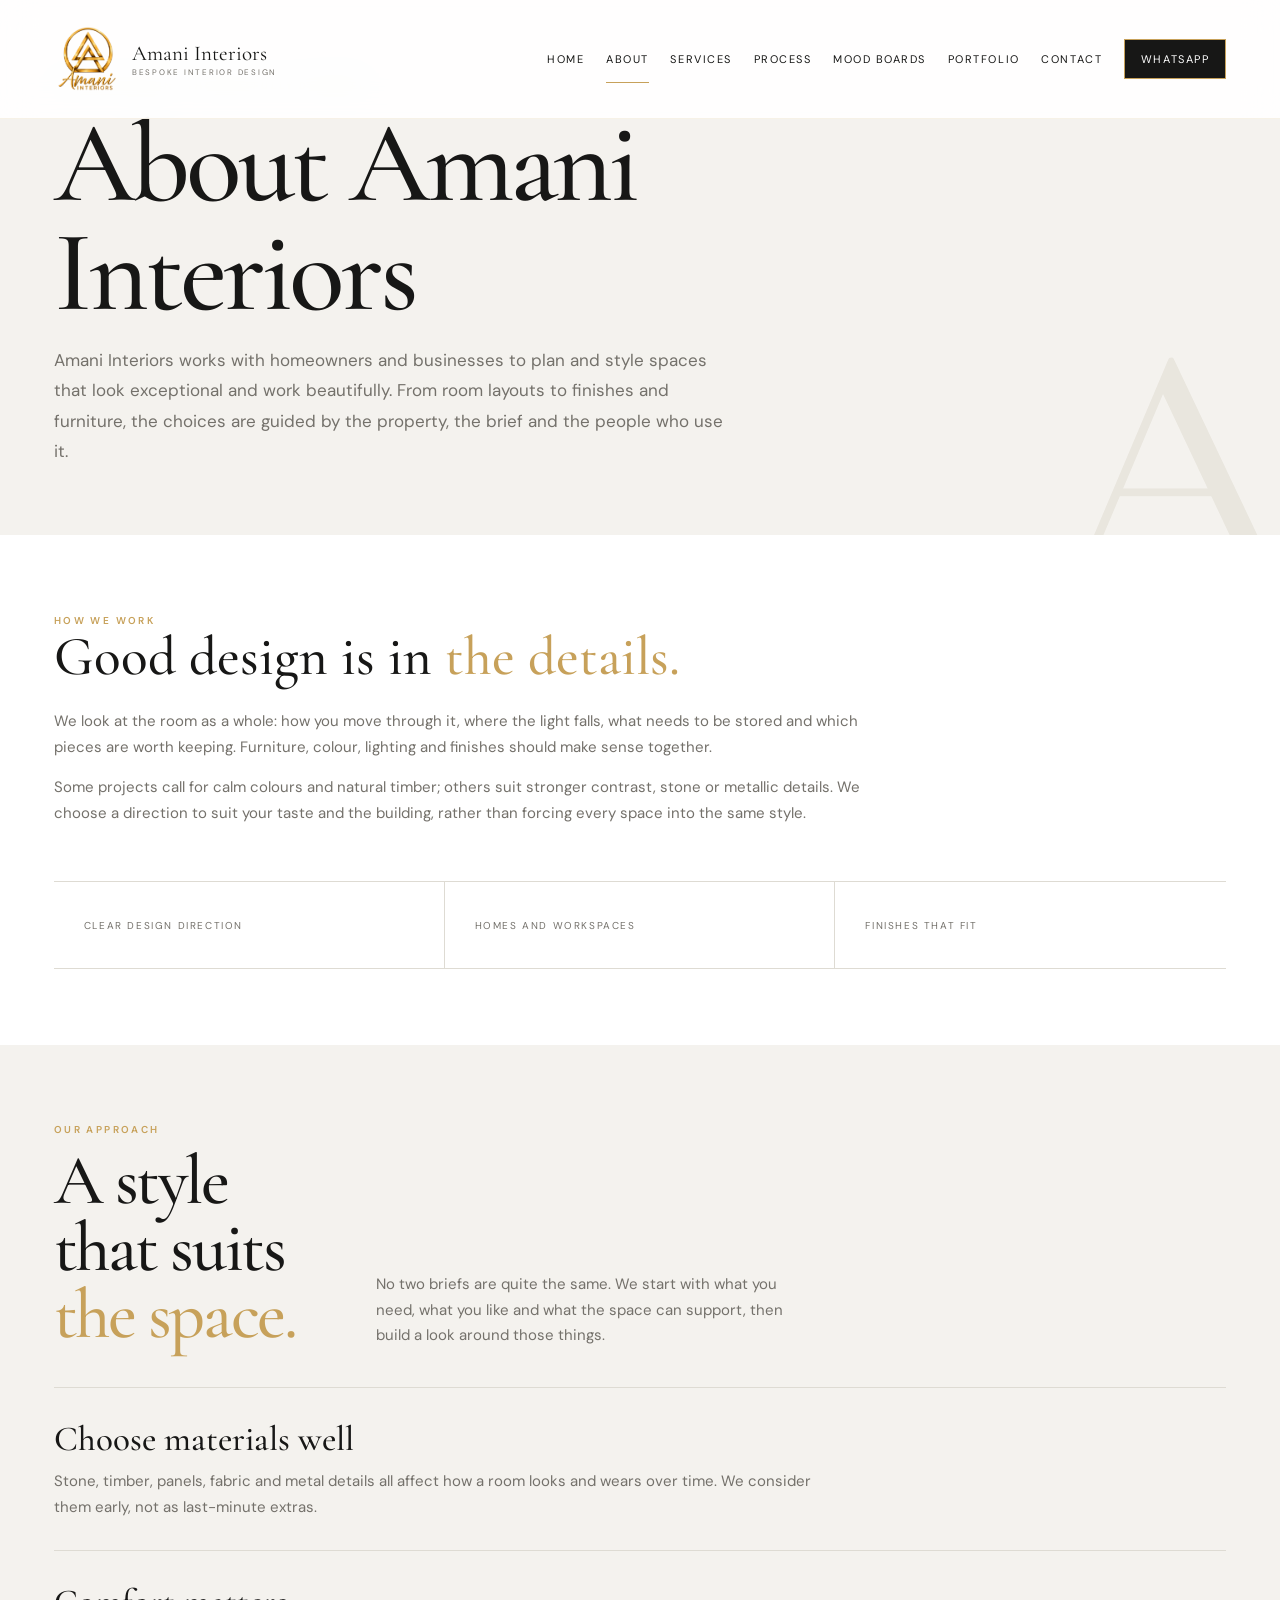
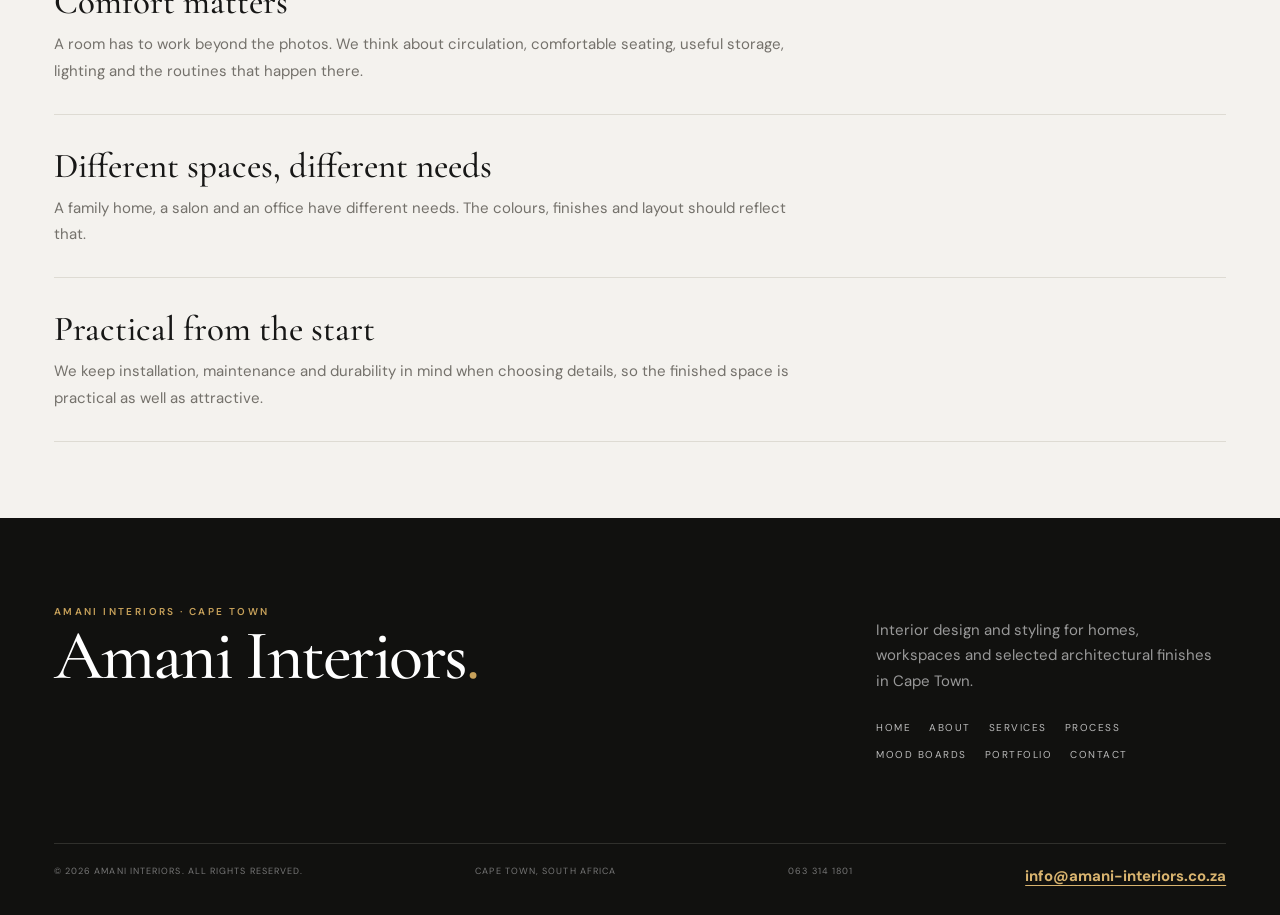
==== commit 55dbeb3a: "Add files via upload" ====
--- a/about.html
+++ b/about.html
@@ -14,4 +14,4 @@
 <meta name="twitter:image" content="https://amani-interiors.co.za/assets/amani-logo-gold.png">
 <meta name="robots" content="index, follow, max-image-preview:large">
 <script type="application/ld+json">{"@context":"https://schema.org","@type":"ProfessionalService","name":"Amani Interiors","url":"https://amani-interiors.co.za","email":"info@amani-interiors.co.za","telephone":"+27 63 314 1801","areaServed":{"@type":"City","name":"Cape Town"},"description":"Learn about Amani Interiors, a Cape Town interior design studio creating refined residential and workspace interiors with considered materials and finishes.","image":"https://amani-interiors.co.za/assets/amani-logo-gold.png","mainEntityOfPage":"https://amani-interiors.co.za/about.html"}</script>
-</head><body><header class="site-header"><div class="wrap nav"><a class="brand" href="index.html" aria-label="Amani Interiors home"><img src="assets/amani-logo-gold.png" alt="Amani Interiors logo"><span class="brand-text">Amani Interiors<small>Bespoke Interior Design</small></span></a><nav class="nav-links" aria-label="Primary navigation"><a class="" href="index.html">Home</a><a class="active" href="about.html">About</a><a class="" href="services.html">Services</a><a class="" href="process.html">Process</a><a class="" href="mood-boards.html">Mood Boards</a><a class="" href="portfolio.html">Portfolio</a><a class="" href="contact.html">Contact</a><a class="nav-cta" data-whatsapp target="_blank" rel="noopener">WhatsApp</a></nav><button class="menu-btn" aria-label="Open menu" aria-expanded="false"><span></span><span></span></button></div><nav class="mobile-menu" aria-label="Mobile navigation"><a href="index.html">Home</a><a href="about.html">About</a><a href="services.html">Services</a><a href="process.html">Process</a><a href="mood-boards.html">Mood Boards</a><a href="portfolio.html">Portfolio</a><a href="contact.html">Contact</a><a data-whatsapp target="_blank" rel="noopener">WhatsApp</a></nav></header><main><section class="page-hero"><div class="wrap"><div class="eyebrow">Interior Design · Thoughtfully Designed</div><h1 class="display">About Amani Interiors</h1><p>Amani Interiors works with homeowners and businesses to plan and style spaces that look exceptional and work beautifully. From room layouts to finishes and furniture, the choices are guided by the property, the brief and the people who use it.</p></div><div class="ghost">A</div></section><section class="section"><div class="wrap"><div class="rich-copy reveal"><div class="eyebrow">How we work</div><h2>Good design is in <span class="gold">the details.</span></h2><p>We look at the room as a whole: how you move through it, where the light falls, what needs to be stored and which pieces are worth keeping. Furniture, colour, lighting and finishes should make sense together.</p><p>Some projects call for calm colours and natural timber; others suit stronger contrast, stone or metallic details. We choose a direction to suit your taste and the building, rather than forcing every space into the same style.</p></div><div class="stats"><div class="stat reveal"><span>Clear design direction</span></div><div class="stat reveal delay-1"><span>Homes and workspaces</span></div><div class="stat reveal delay-2"><span>Finishes that fit</span></div></div></div></section><section class="section-sm" style="background:var(--soft)"><div class="wrap"><div class="section-head reveal"><div><div class="eyebrow">Our approach</div><h2 class="display">A style that suits <span class="gold">the space.</span></h2></div><p>No two briefs are quite the same. We start with what you need, what you like and what the space can support, then build a look around those things.</p></div><div class="detail-list"><div class="detail-row reveal"><div><h3>Choose materials well</h3><p>Stone, timber, panels, fabric and metal details all affect how a room looks and wears over time. We consider them early, not as last-minute extras.</p></div></div><div class="detail-row reveal delay-1"><div><h3>Comfort matters</h3><p>A room has to work beyond the photos. We think about circulation, comfortable seating, useful storage, lighting and the routines that happen there.</p></div></div><div class="detail-row reveal delay-2"><div><h3>Different spaces, different needs</h3><p>A family home, a salon and an office have different needs. The colours, finishes and layout should reflect that.</p></div></div><div class="detail-row reveal delay-3"><div><h3>Practical from the start</h3><p>We keep installation, maintenance and durability in mind when choosing details, so the finished space is practical as well as attractive.</p></div></div></div></div></section></main><footer class="footer"><div class="wrap"><div class="footer-top"><div><div class="eyebrow">Amani Interiors · Cape Town</div><h2>amani interiors<span>.</span></h2></div><div class="footer-copy"><p>Interior design and styling for homes, workspaces and selected architectural finishes in Cape Town.</p><div class="footer-links"><a href="index.html">Home</a><a href="about.html">About</a><a href="services.html">Services</a><a href="process.html">Process</a><a href="mood-boards.html">Mood Boards</a><a href="portfolio.html">Portfolio</a><a href="contact.html">Contact</a></div></div></div><div class="footer-bottom"><span>© 2026 Amani Interiors. All rights reserved.</span><span>Cape Town, South Africa</span><span>063 314 1801</span><span><a class="footer-email" href="mailto:info@amani-interiors.co.za">info@amani-interiors.co.za</a></span></div></div></footer><script src="script.js"></script></body></html>+</head><body><header class="site-header"><div class="wrap nav"><a class="brand" href="index.html" aria-label="Amani Interiors home"><img src="assets/amani-logo-gold.png" alt="Amani Interiors logo"><span class="brand-text">Amani Interiors<small>Bespoke Interior Design</small></span></a><nav class="nav-links" aria-label="Primary navigation"><a class="" href="index.html">Home</a><a class="active" href="about.html">About</a><a class="" href="services.html">Services</a><a class="" href="process.html">Process</a><a class="" href="mood-boards.html">Mood Boards</a><a class="" href="portfolio.html">Portfolio</a><a class="" href="contact.html">Contact</a><a class="nav-cta" data-whatsapp target="_blank" rel="noopener">WhatsApp</a></nav><button class="menu-btn" aria-label="Open menu" aria-expanded="false"><span></span><span></span></button></div><nav class="mobile-menu" aria-label="Mobile navigation"><a href="index.html">Home</a><a href="about.html">About</a><a href="services.html">Services</a><a href="process.html">Process</a><a href="mood-boards.html">Mood Boards</a><a href="portfolio.html">Portfolio</a><a href="contact.html">Contact</a><a data-whatsapp target="_blank" rel="noopener">WhatsApp</a></nav></header><main><section class="page-hero"><div class="wrap"><div class="eyebrow">Interior Design · Thoughtfully Designed</div><h1 class="display">About Amani Interiors</h1><p>Amani Interiors works with homeowners and businesses to plan and style spaces that look exceptional and work beautifully. From room layouts to finishes and furniture, the choices are guided by the property, the brief and the people who use it.</p></div><div class="ghost">A</div></section><section class="section"><div class="wrap"><div class="rich-copy reveal"><div class="eyebrow">How we work</div><h2>Good design is in <span class="gold">the details.</span></h2><p>We look at the room as a whole: how you move through it, where the light falls, what needs to be stored and which pieces are worth keeping. Furniture, colour, lighting and finishes should make sense together.</p><p>Some projects call for calm colours and natural timber; others suit stronger contrast, stone or metallic details. We choose a direction to suit your taste and the building, rather than forcing every space into the same style.</p></div><div class="stats"><div class="stat reveal"><span>Clear design direction</span></div><div class="stat reveal delay-1"><span>Homes and workspaces</span></div><div class="stat reveal delay-2"><span>Finishes that fit</span></div></div></div></section><section class="section-sm" style="background:var(--soft)"><div class="wrap"><div class="section-head reveal"><div><div class="eyebrow">Our approach</div><h2 class="display">A style that suits <span class="gold">the space.</span></h2></div><p>No two briefs are quite the same. We start with what you need, what you like and what the space can support, then build a look around those things.</p></div><div class="detail-list"><div class="detail-row reveal"><div><h3>Choose materials well</h3><p>Stone, timber, panels, fabric and metal details all affect how a room looks and wears over time. We consider them early, not as last-minute extras.</p></div></div><div class="detail-row reveal delay-1"><div><h3>Comfort matters</h3><p>A room has to work beyond the photos. We think about circulation, comfortable seating, useful storage, lighting and the routines that happen there.</p></div></div><div class="detail-row reveal delay-2"><div><h3>Different spaces, different needs</h3><p>A family home, a salon and an office have different needs. The colours, finishes and layout should reflect that.</p></div></div><div class="detail-row reveal delay-3"><div><h3>Practical from the start</h3><p>We keep installation, maintenance and durability in mind when choosing details, so the finished space is practical as well as attractive.</p></div></div></div></div></section></main><footer class="footer"><div class="wrap"><div class="footer-top"><div><div class="eyebrow">Amani Interiors · Cape Town</div><h2>Amani Interiors<span>.</span></h2></div><div class="footer-copy"><p>Interior design and styling for homes, workspaces and selected architectural finishes in Cape Town.</p><div class="footer-links"><a href="index.html">Home</a><a href="about.html">About</a><a href="services.html">Services</a><a href="process.html">Process</a><a href="mood-boards.html">Mood Boards</a><a href="portfolio.html">Portfolio</a><a href="contact.html">Contact</a></div></div></div><div class="footer-bottom"><span>© 2026 Amani Interiors. All rights reserved.</span><span>Cape Town, South Africa</span><span>063 314 1801</span><span><a class="footer-email" href="mailto:info@amani-interiors.co.za">info@amani-interiors.co.za</a></span></div></div></footer><script src="script.js"></script></body></html>
--- a/styles.css
+++ b/styles.css
@@ -617,3 +617,7 @@
 
 /* Footer brand wordmark: preserve the requested lowercase styling. */
 .footer h2 { text-transform: none !important; }
+
+
+/* Enforce fully lowercase footer wordmark, regardless of inherited typography rules. */
+.footer h2 { text-transform: none !important; }
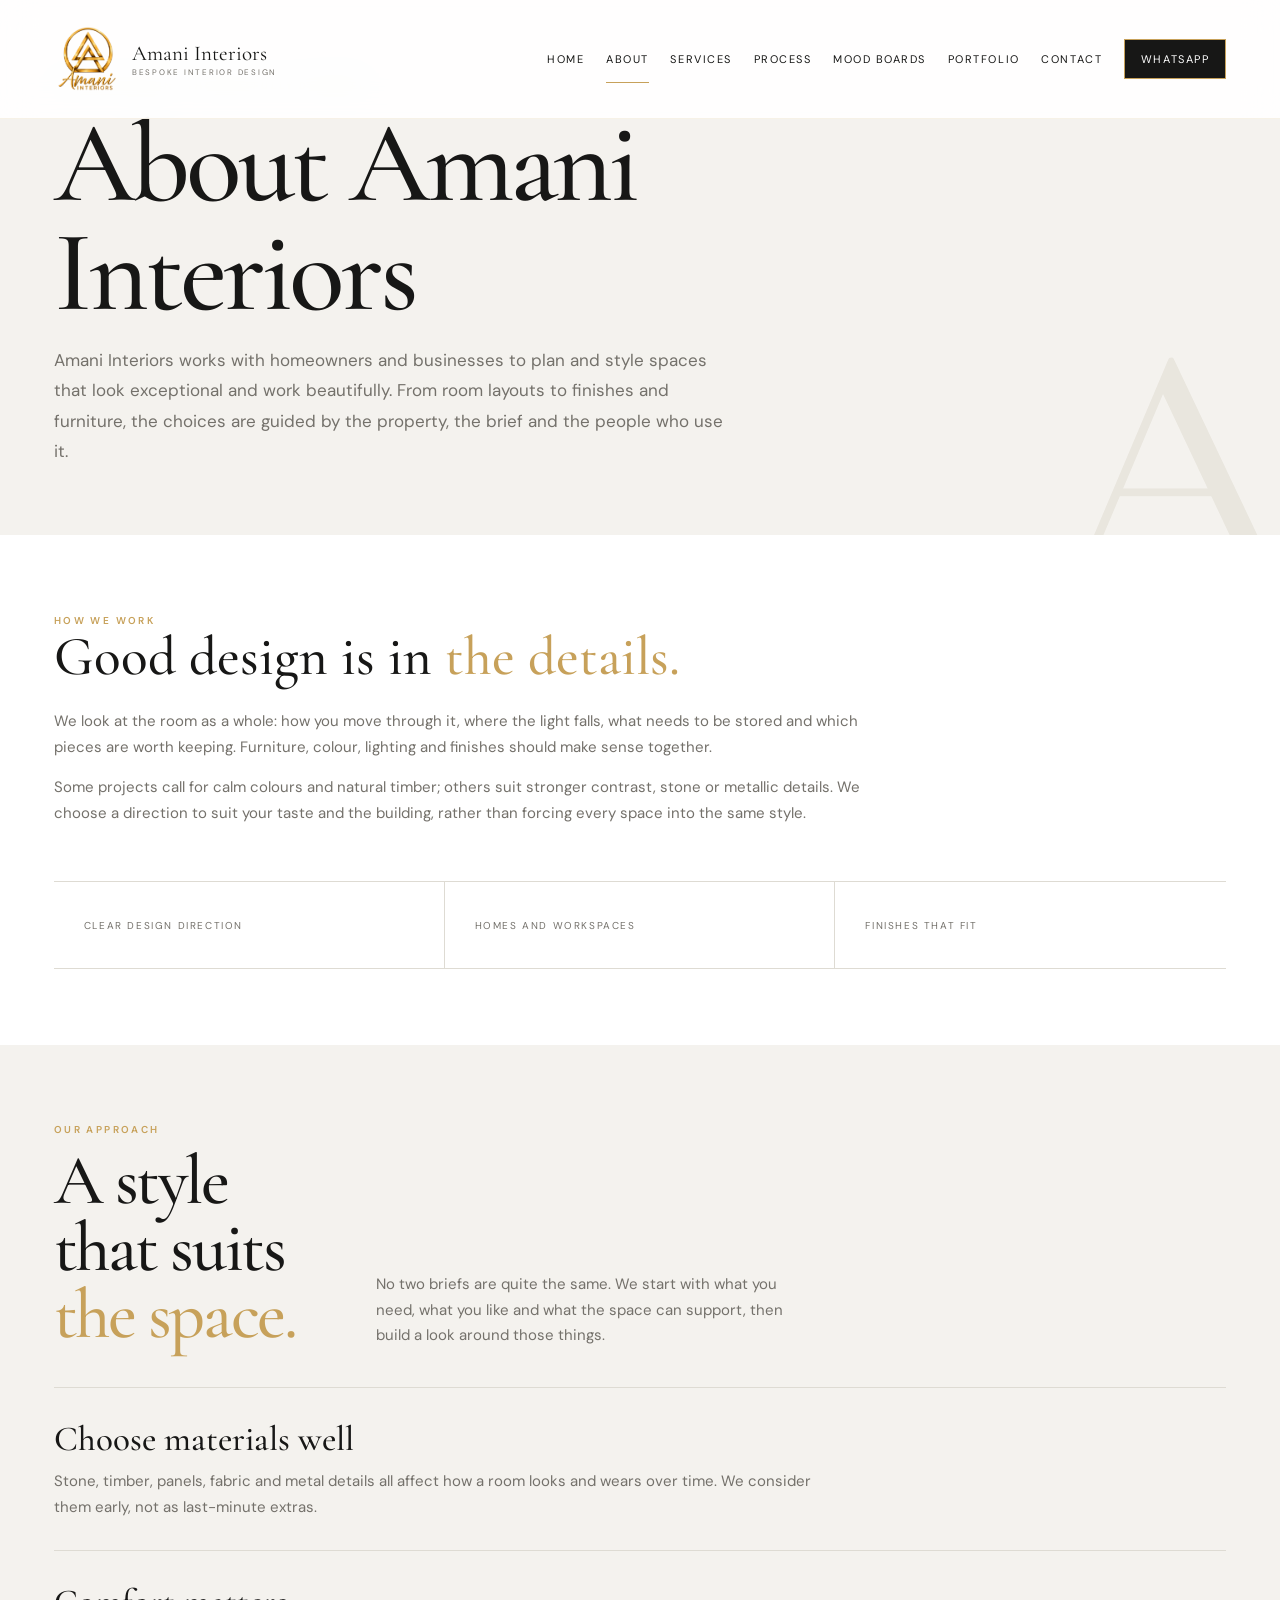
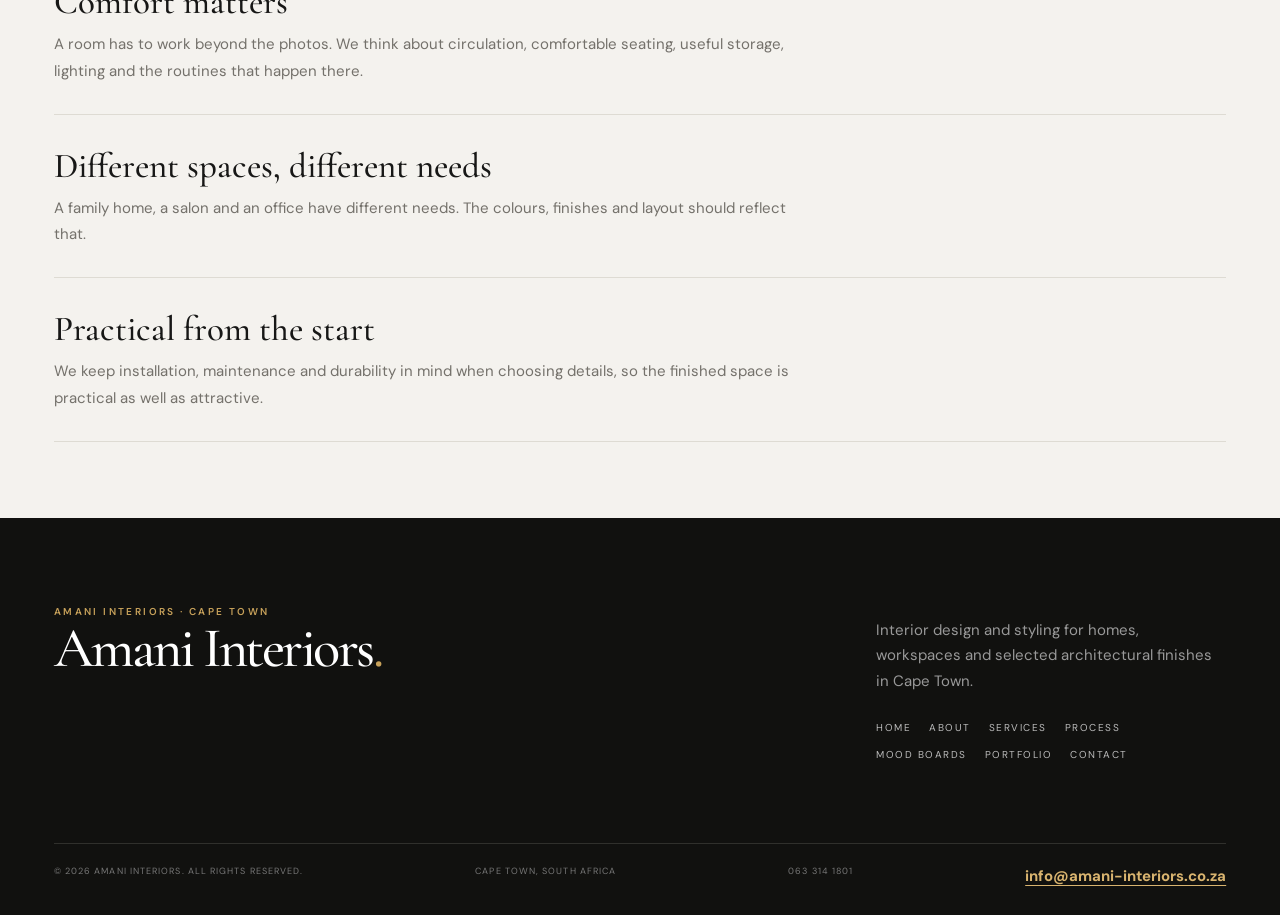
==== commit 563fdb74: "Add files via upload" ====
--- a/about.html
+++ b/about.html
@@ -14,4 +14,4 @@
 <meta name="twitter:image" content="https://amani-interiors.co.za/assets/amani-logo-gold.png">
 <meta name="robots" content="index, follow, max-image-preview:large">
 <script type="application/ld+json">{"@context":"https://schema.org","@type":"ProfessionalService","name":"Amani Interiors","url":"https://amani-interiors.co.za","email":"info@amani-interiors.co.za","telephone":"+27 63 314 1801","areaServed":{"@type":"City","name":"Cape Town"},"description":"Learn about Amani Interiors, a Cape Town interior design studio creating refined residential and workspace interiors with considered materials and finishes.","image":"https://amani-interiors.co.za/assets/amani-logo-gold.png","mainEntityOfPage":"https://amani-interiors.co.za/about.html"}</script>
-</head><body><header class="site-header"><div class="wrap nav"><a class="brand" href="index.html" aria-label="Amani Interiors home"><img src="assets/amani-logo-gold.png" alt="Amani Interiors logo"><span class="brand-text">Amani Interiors<small>Bespoke Interior Design</small></span></a><nav class="nav-links" aria-label="Primary navigation"><a class="" href="index.html">Home</a><a class="active" href="about.html">About</a><a class="" href="services.html">Services</a><a class="" href="process.html">Process</a><a class="" href="mood-boards.html">Mood Boards</a><a class="" href="portfolio.html">Portfolio</a><a class="" href="contact.html">Contact</a><a class="nav-cta" data-whatsapp target="_blank" rel="noopener">WhatsApp</a></nav><button class="menu-btn" aria-label="Open menu" aria-expanded="false"><span></span><span></span></button></div><nav class="mobile-menu" aria-label="Mobile navigation"><a href="index.html">Home</a><a href="about.html">About</a><a href="services.html">Services</a><a href="process.html">Process</a><a href="mood-boards.html">Mood Boards</a><a href="portfolio.html">Portfolio</a><a href="contact.html">Contact</a><a data-whatsapp target="_blank" rel="noopener">WhatsApp</a></nav></header><main><section class="page-hero"><div class="wrap"><div class="eyebrow">Interior Design · Thoughtfully Designed</div><h1 class="display">About Amani Interiors</h1><p>Amani Interiors works with homeowners and businesses to plan and style spaces that look exceptional and work beautifully. From room layouts to finishes and furniture, the choices are guided by the property, the brief and the people who use it.</p></div><div class="ghost">A</div></section><section class="section"><div class="wrap"><div class="rich-copy reveal"><div class="eyebrow">How we work</div><h2>Good design is in <span class="gold">the details.</span></h2><p>We look at the room as a whole: how you move through it, where the light falls, what needs to be stored and which pieces are worth keeping. Furniture, colour, lighting and finishes should make sense together.</p><p>Some projects call for calm colours and natural timber; others suit stronger contrast, stone or metallic details. We choose a direction to suit your taste and the building, rather than forcing every space into the same style.</p></div><div class="stats"><div class="stat reveal"><span>Clear design direction</span></div><div class="stat reveal delay-1"><span>Homes and workspaces</span></div><div class="stat reveal delay-2"><span>Finishes that fit</span></div></div></div></section><section class="section-sm" style="background:var(--soft)"><div class="wrap"><div class="section-head reveal"><div><div class="eyebrow">Our approach</div><h2 class="display">A style that suits <span class="gold">the space.</span></h2></div><p>No two briefs are quite the same. We start with what you need, what you like and what the space can support, then build a look around those things.</p></div><div class="detail-list"><div class="detail-row reveal"><div><h3>Choose materials well</h3><p>Stone, timber, panels, fabric and metal details all affect how a room looks and wears over time. We consider them early, not as last-minute extras.</p></div></div><div class="detail-row reveal delay-1"><div><h3>Comfort matters</h3><p>A room has to work beyond the photos. We think about circulation, comfortable seating, useful storage, lighting and the routines that happen there.</p></div></div><div class="detail-row reveal delay-2"><div><h3>Different spaces, different needs</h3><p>A family home, a salon and an office have different needs. The colours, finishes and layout should reflect that.</p></div></div><div class="detail-row reveal delay-3"><div><h3>Practical from the start</h3><p>We keep installation, maintenance and durability in mind when choosing details, so the finished space is practical as well as attractive.</p></div></div></div></div></section></main><footer class="footer"><div class="wrap"><div class="footer-top"><div><div class="eyebrow">Amani Interiors · Cape Town</div><h2>Amani Interiors<span>.</span></h2></div><div class="footer-copy"><p>Interior design and styling for homes, workspaces and selected architectural finishes in Cape Town.</p><div class="footer-links"><a href="index.html">Home</a><a href="about.html">About</a><a href="services.html">Services</a><a href="process.html">Process</a><a href="mood-boards.html">Mood Boards</a><a href="portfolio.html">Portfolio</a><a href="contact.html">Contact</a></div></div></div><div class="footer-bottom"><span>© 2026 Amani Interiors. All rights reserved.</span><span>Cape Town, South Africa</span><span>063 314 1801</span><span><a class="footer-email" href="mailto:info@amani-interiors.co.za">info@amani-interiors.co.za</a></span></div></div></footer><script src="script.js"></script></body></html>+</head><body><header class="site-header"><div class="wrap nav"><a class="brand" href="index.html" aria-label="Amani Interiors home"><img src="assets/amani-logo-gold.png" alt="Amani Interiors logo"><span class="brand-text">Amani Interiors<small>Bespoke Interior Design</small></span></a><nav class="nav-links" aria-label="Primary navigation"><a class="" href="index.html">Home</a><a class="active" href="about.html">About</a><a class="" href="services.html">Services</a><a class="" href="process.html">Process</a><a class="" href="mood-boards.html">Mood Boards</a><a class="" href="portfolio.html">Portfolio</a><a class="" href="contact.html">Contact</a><a class="nav-cta" data-whatsapp target="_blank" rel="noopener">WhatsApp</a></nav><button class="menu-btn" aria-label="Open menu" aria-expanded="false"><span></span><span></span></button></div><nav class="mobile-menu" aria-label="Mobile navigation"><a href="index.html">Home</a><a href="about.html">About</a><a href="services.html">Services</a><a href="process.html">Process</a><a href="mood-boards.html">Mood Boards</a><a href="portfolio.html">Portfolio</a><a href="contact.html">Contact</a><a data-whatsapp target="_blank" rel="noopener">WhatsApp</a></nav></header><main><section class="page-hero"><div class="wrap"><div class="eyebrow">Interior Design · Thoughtfully Designed</div><h1 class="display">About Amani Interiors</h1><p>Amani Interiors works with homeowners and businesses to plan and style spaces that look exceptional and work beautifully. From room layouts to finishes and furniture, the choices are guided by the property, the brief and the people who use it.</p></div><div class="ghost">A</div></section><section class="section"><div class="wrap"><div class="rich-copy reveal"><div class="eyebrow">How we work</div><h2>Good design is in <span class="gold">the details.</span></h2><p>We look at the room as a whole: how you move through it, where the light falls, what needs to be stored and which pieces are worth keeping. Furniture, colour, lighting and finishes should make sense together.</p><p>Some projects call for calm colours and natural timber; others suit stronger contrast, stone or metallic details. We choose a direction to suit your taste and the building, rather than forcing every space into the same style.</p></div><div class="stats"><div class="stat reveal"><span>Clear design direction</span></div><div class="stat reveal delay-1"><span>Homes and workspaces</span></div><div class="stat reveal delay-2"><span>Finishes that fit</span></div></div></div></section><section class="section-sm" style="background:var(--soft)"><div class="wrap"><div class="section-head reveal"><div><div class="eyebrow">Our approach</div><h2 class="display">A style that suits <span class="gold">the space.</span></h2></div><p>No two briefs are quite the same. We start with what you need, what you like and what the space can support, then build a look around those things.</p></div><div class="detail-list"><div class="detail-row reveal"><div><h3>Choose materials well</h3><p>Stone, timber, panels, fabric and metal details all affect how a room looks and wears over time. We consider them early, not as last-minute extras.</p></div></div><div class="detail-row reveal delay-1"><div><h3>Comfort matters</h3><p>A room has to work beyond the photos. We think about circulation, comfortable seating, useful storage, lighting and the routines that happen there.</p></div></div><div class="detail-row reveal delay-2"><div><h3>Different spaces, different needs</h3><p>A family home, a salon and an office have different needs. The colours, finishes and layout should reflect that.</p></div></div><div class="detail-row reveal delay-3"><div><h3>Practical from the start</h3><p>We keep installation, maintenance and durability in mind when choosing details, so the finished space is practical as well as attractive.</p></div></div></div></div></section></main><footer class="footer"><div class="wrap"><div class="footer-top"><div><div class="eyebrow">Amani Interiors · Cape Town</div><h2 class="footer-wordmark">Amani Interiors<span>.</span></h2></div><div class="footer-copy"><p>Interior design and styling for homes, workspaces and selected architectural finishes in Cape Town.</p><div class="footer-links"><a href="index.html">Home</a><a href="about.html">About</a><a href="services.html">Services</a><a href="process.html">Process</a><a href="mood-boards.html">Mood Boards</a><a href="portfolio.html">Portfolio</a><a href="contact.html">Contact</a></div></div></div><div class="footer-bottom"><span>© 2026 Amani Interiors. All rights reserved.</span><span>Cape Town, South Africa</span><span>063 314 1801</span><span><a class="footer-email" href="mailto:info@amani-interiors.co.za">info@amani-interiors.co.za</a></span></div></div></footer><script src="script.js"></script></body></html>
--- a/styles.css
+++ b/styles.css
@@ -621,3 +621,27 @@
 
 /* Enforce fully lowercase footer wordmark, regardless of inherited typography rules. */
 .footer h2 { text-transform: none !important; }
+
+
+/* Final footer wordmark correction: exact title case and a smaller, consistent size. */
+.footer h2.footer-wordmark, .footer .footer-wordmark {
+  text-transform: none !important;
+  font-size: clamp(32px, 4.4vw, 64px) !important;
+  line-height: 1 !important;
+  letter-spacing: -0.045em !important;
+  font-variant: normal !important;
+}
+.footer h2.footer-wordmark span { color: var(--gold) !important; }
+.footer .footer-email {
+  color: var(--gold) !important;
+  font-size: 14px !important;
+  font-weight: 600 !important;
+  text-transform: none !important;
+  letter-spacing: 0 !important;
+  text-decoration: underline !important;
+  text-underline-offset: 3px;
+}
+@media (max-width: 600px) {
+  .footer h2.footer-wordmark, .footer .footer-wordmark { font-size: clamp(30px, 8vw, 42px) !important; }
+  .footer .footer-email { overflow-wrap: anywhere; }
+}
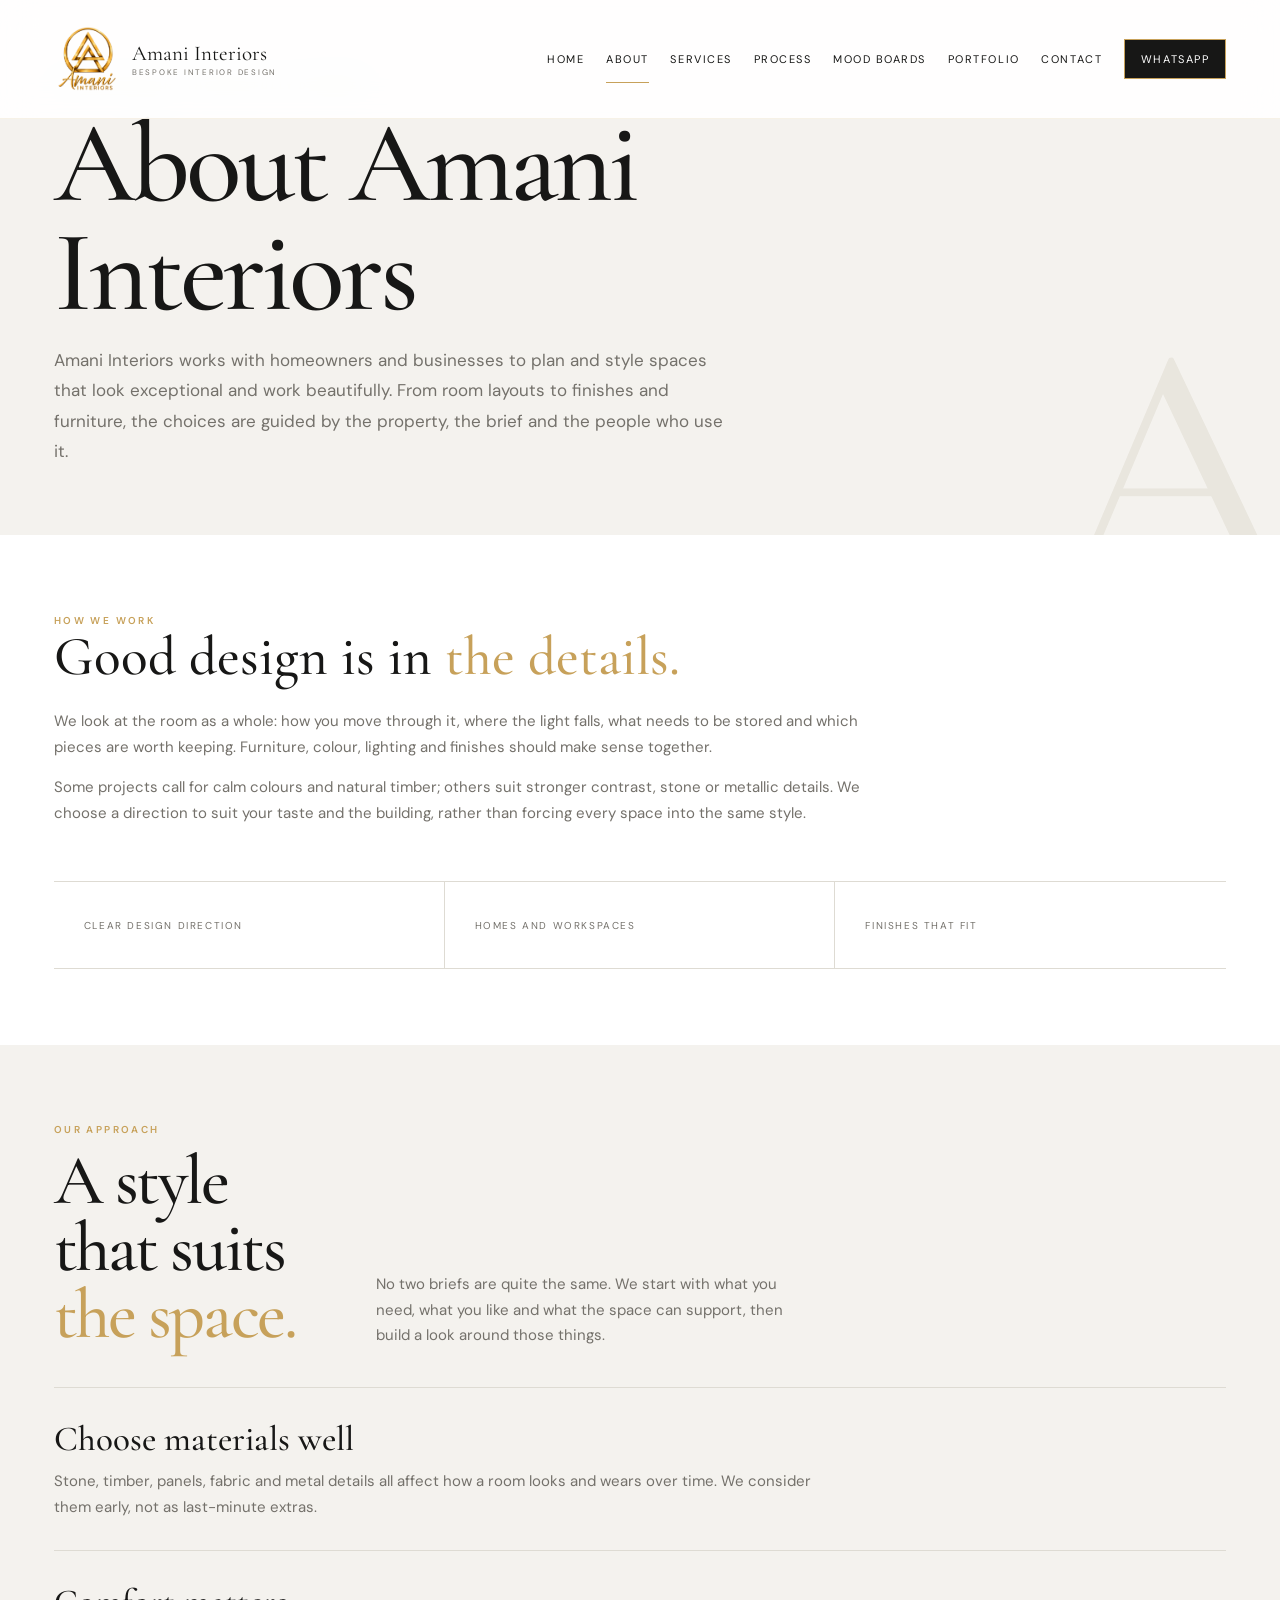
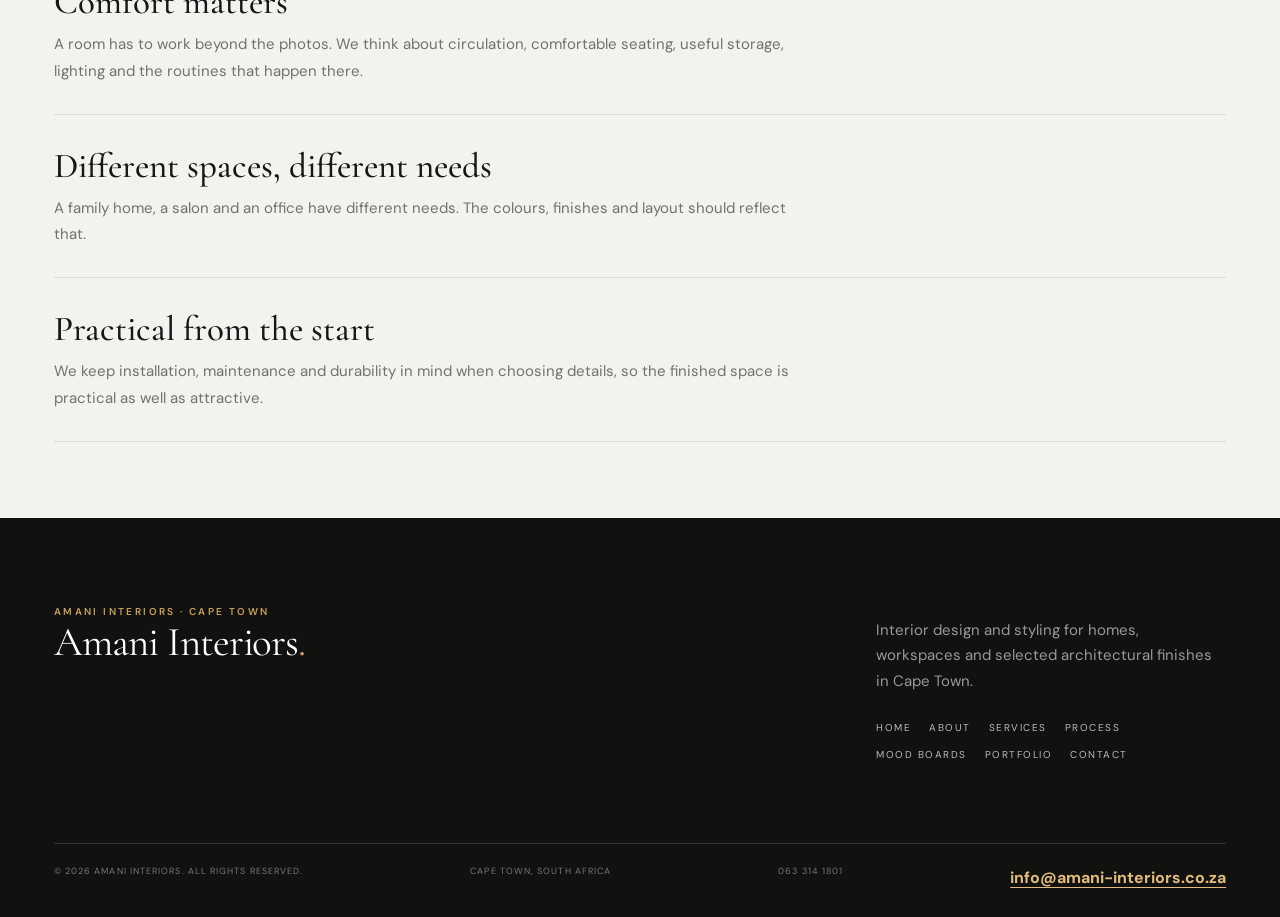
==== commit e4171f69: "Add files via upload" ====
--- a/about.html
+++ b/about.html
@@ -1,5 +1,5 @@
 <!doctype html><html lang="en"><head><meta charset="utf-8"><meta name="viewport" content="width=device-width,initial-scale=1"><meta name="theme-color" content="#171716">
-<link rel="stylesheet" href="styles.css"><link rel="icon" href="assets/amani-logo-gold.png">
+<link rel="stylesheet" href="styles.css?v=20261021-footerfix"><link rel="icon" href="assets/amani-logo-gold.png">
 <title>About Amani Interiors | Bespoke Interior Design Cape Town</title><meta name="description" content="Learn about Amani Interiors, a Cape Town interior design studio creating refined residential and workspace interiors with considered materials and finishes.">
 <link rel="canonical" href="https://amani-interiors.co.za/about.html">
 <meta property="og:type" content="website">
--- a/styles.css
+++ b/styles.css
@@ -645,3 +645,30 @@
   .footer h2.footer-wordmark, .footer .footer-wordmark { font-size: clamp(30px, 8vw, 42px) !important; }
   .footer .footer-email { overflow-wrap: anywhere; }
 }
+
+
+/* Verified footer correction: exact title case, substantially smaller wordmark, clear email. */
+.footer h2.footer-wordmark {
+  text-transform: none !important;
+  font-size: clamp(28px, 3.2vw, 42px) !important;
+  line-height: 1.08 !important;
+  letter-spacing: -0.025em !important;
+  font-variant: normal !important;
+  font-weight: 400 !important;
+}
+.footer h2.footer-wordmark span { color: var(--gold) !important; }
+.footer .footer-bottom a.footer-email {
+  display: inline-block !important;
+  color: #e0bd7a !important;
+  font-size: 16px !important;
+  font-weight: 700 !important;
+  letter-spacing: 0 !important;
+  text-transform: none !important;
+  text-decoration: underline !important;
+  text-decoration-color: #e0bd7a !important;
+  text-underline-offset: 4px !important;
+}
+@media (max-width: 600px) {
+  .footer h2.footer-wordmark { font-size: clamp(27px, 7vw, 36px) !important; }
+  .footer .footer-bottom a.footer-email { font-size: 15px !important; }
+}
